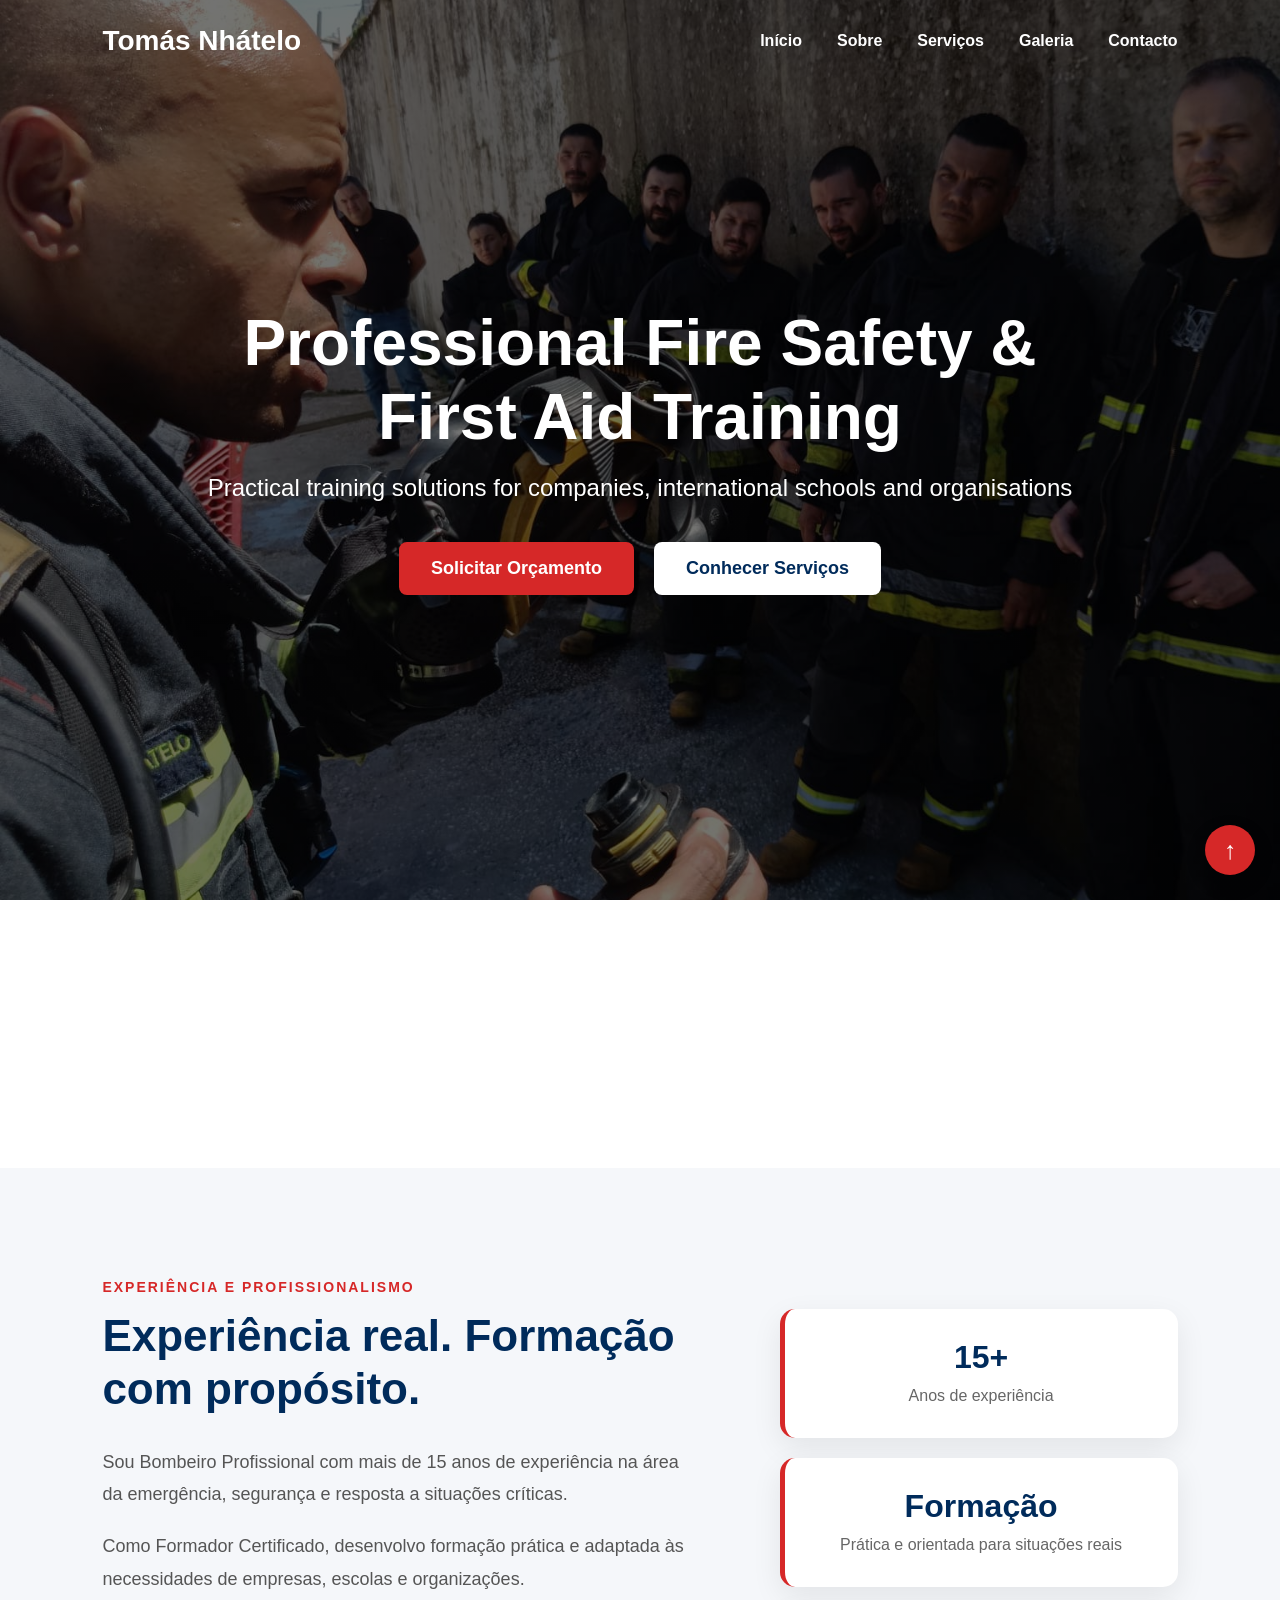
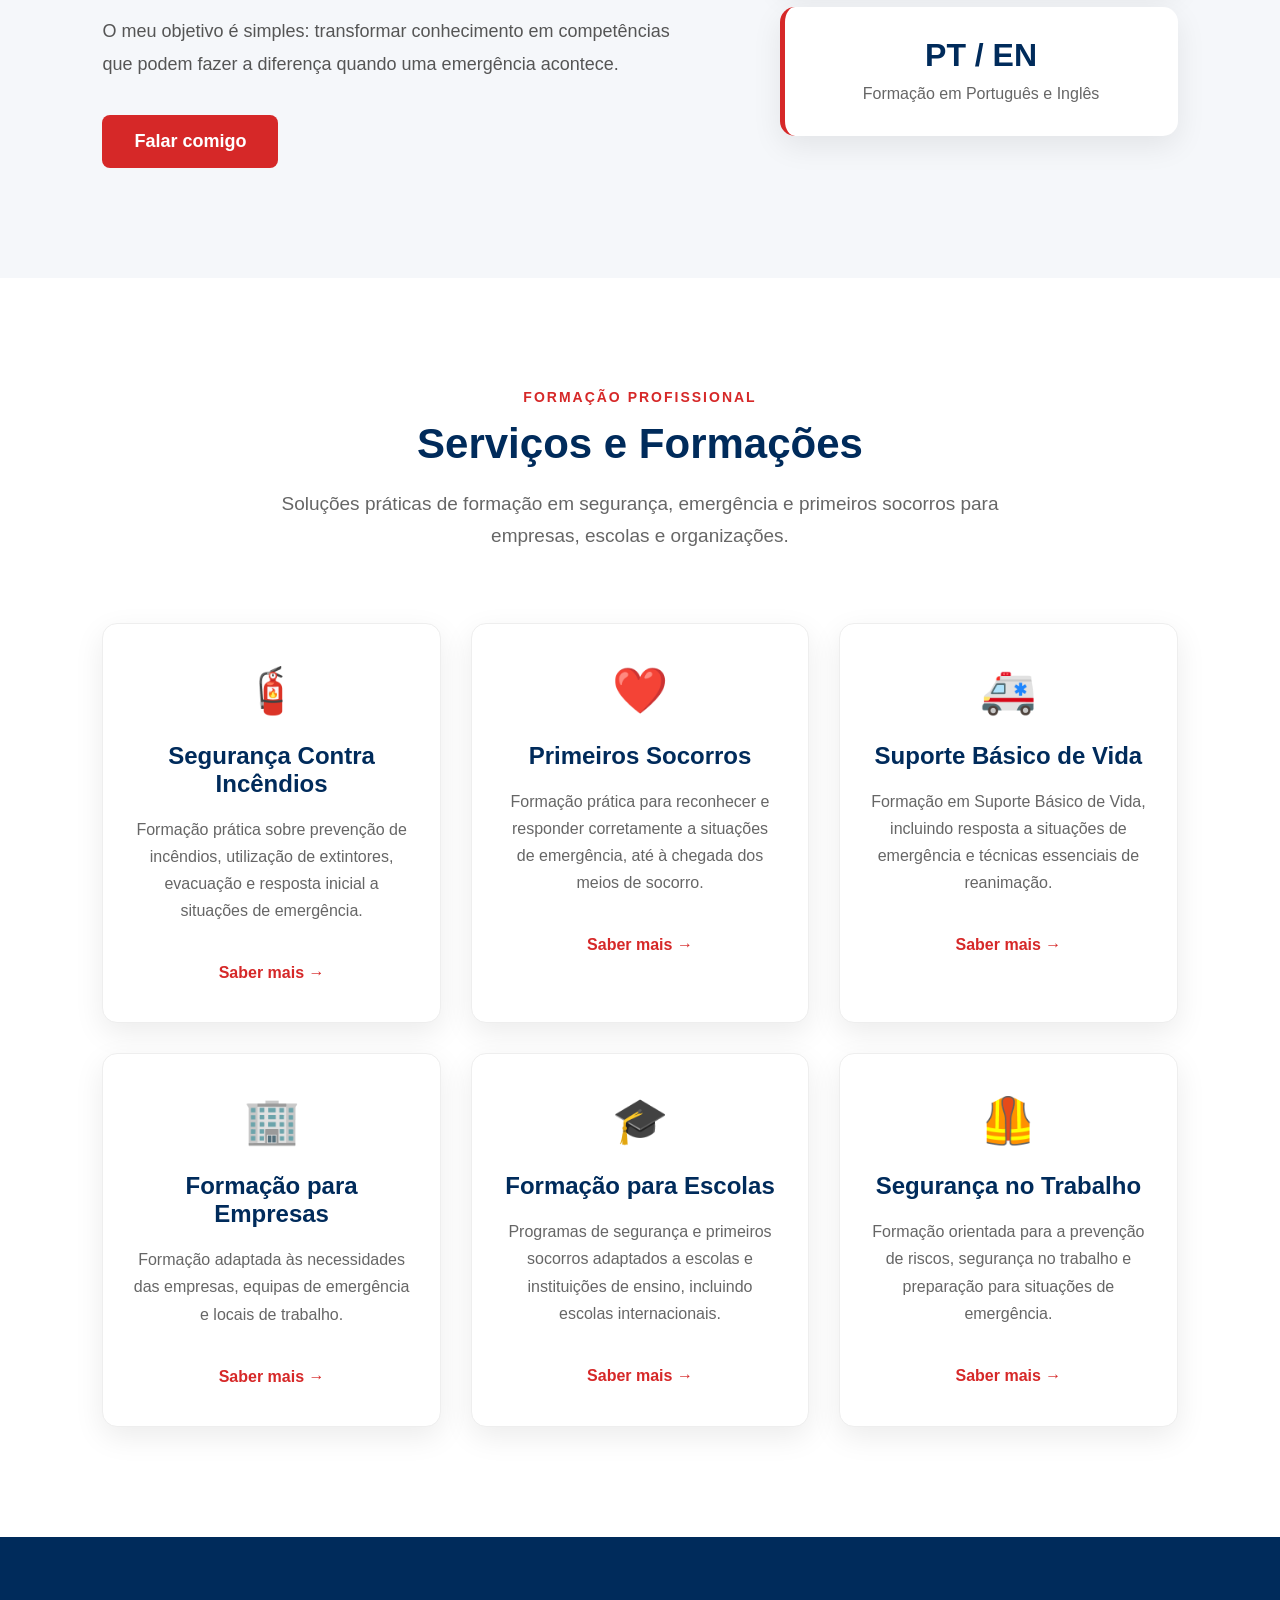
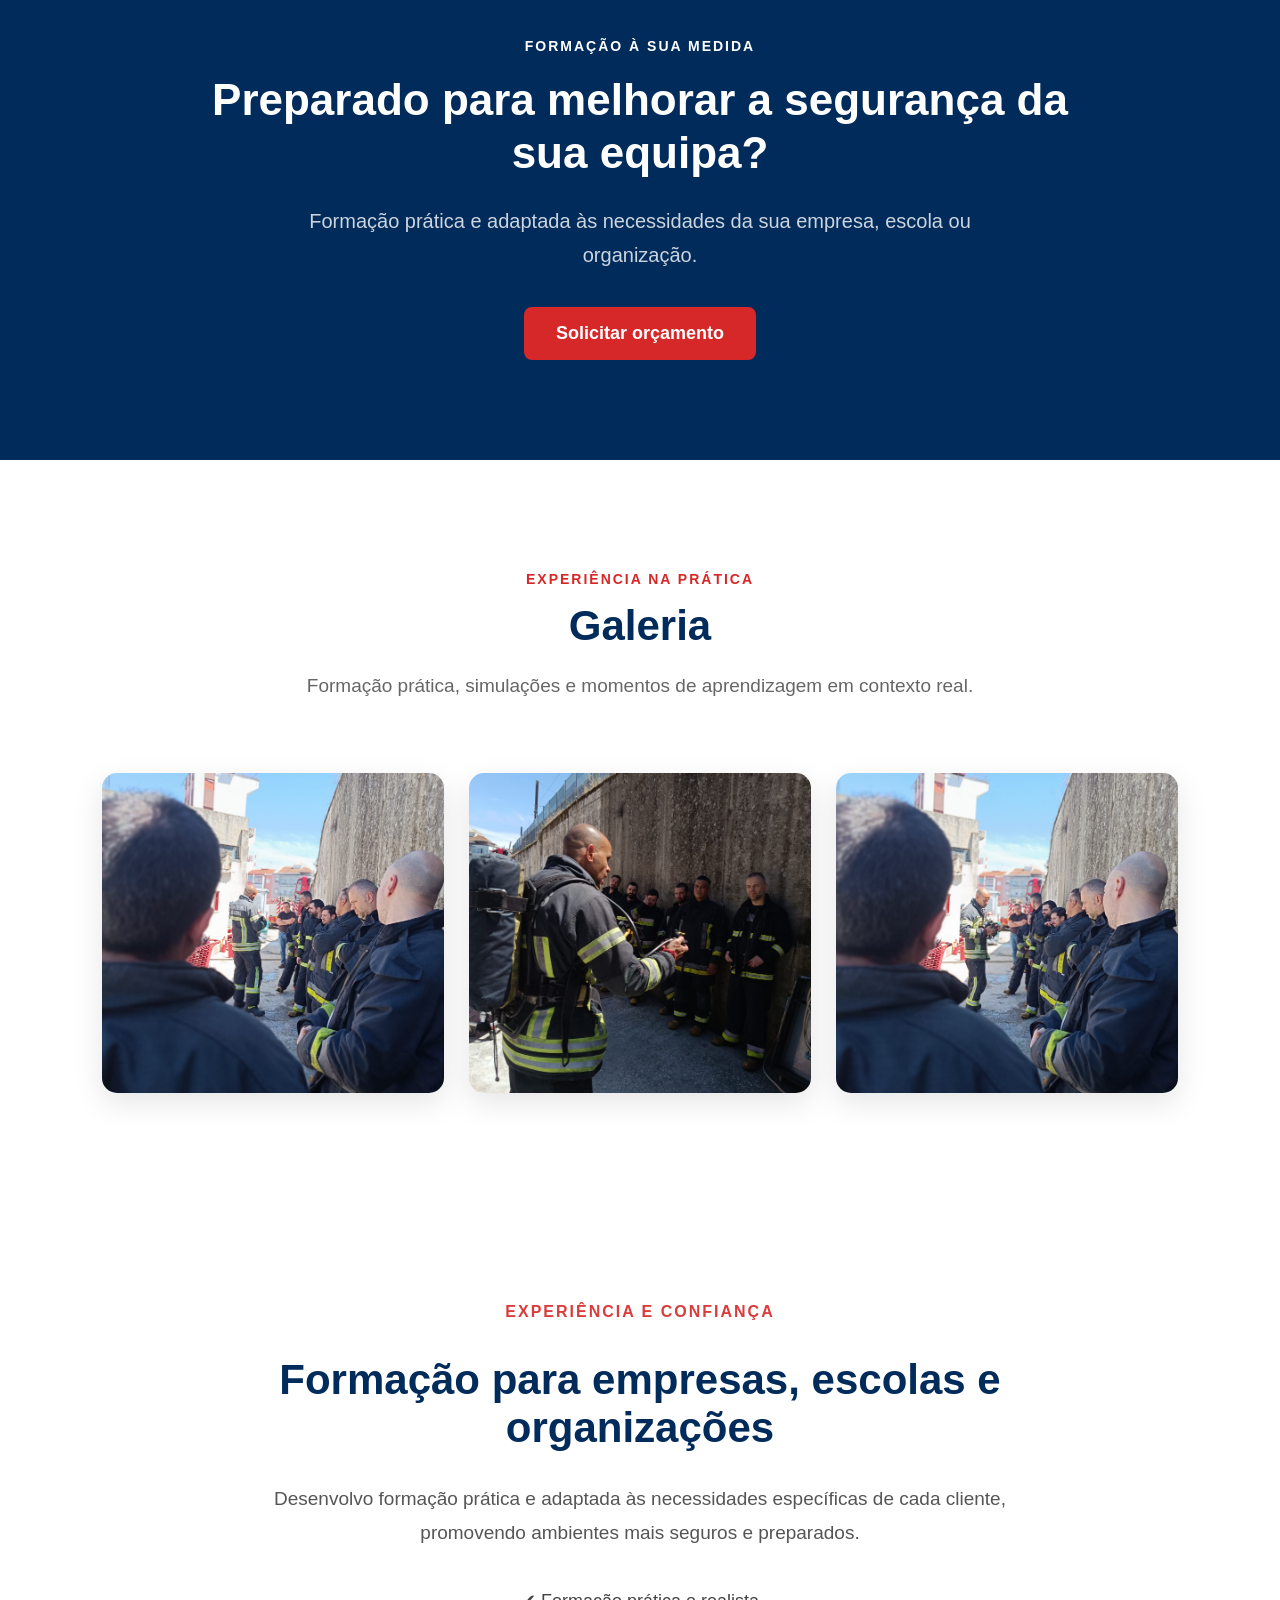
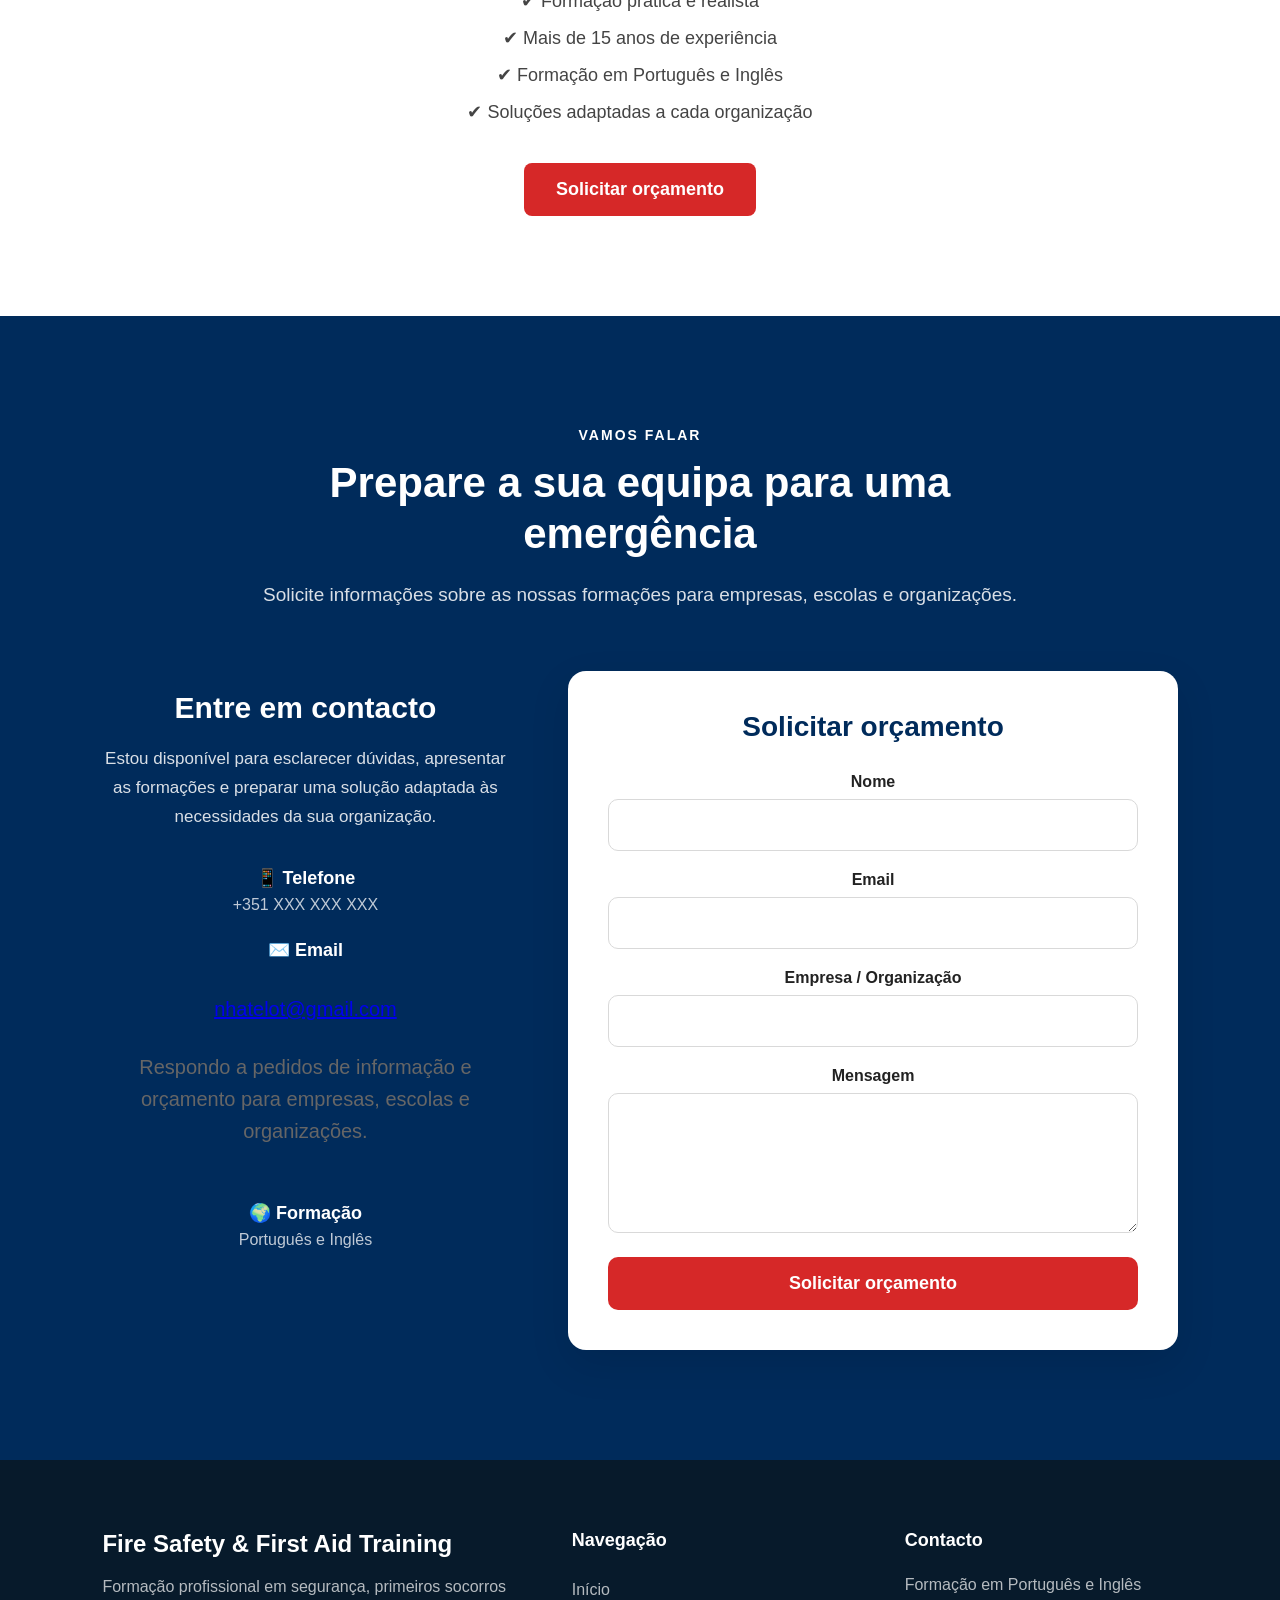
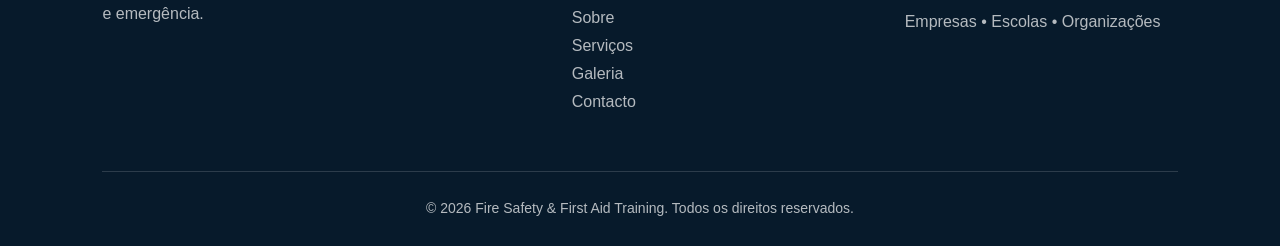
==== index.html @ 68afa876 "Preparação final do site" ====
<!DOCTYPE html>
<html lang="pt-PT">



<head>

    <meta charset="UTF-8">

    <meta name="viewport" content="width=device-width, initial-scale=1.0">

    <title>
        Tomás Nhátelo | Fire Safety & First Aid Training
    </title>

    <meta
        name="description"
        content="Formação profissional em Segurança Contra Incêndios, Primeiros Socorros e Suporte Básico de Vida para empresas, escolas e organizações."
    >

    <meta
        name="keywords"
        content="segurança contra incêndios, primeiros socorros, suporte básico de vida, formação, formação profissional, fire safety, first aid, Portugal"
    >

    <meta
        name="author"
        content="Tomás Nhátelo"
    >

    <meta
        name="robots"
        content="index, follow"
    >

    <link
        rel="stylesheet"
        href="css/style.css"
    >

</head>

</head>


<body>


<!-- MENU -->

<nav>

<div class="logo">
Tomás Nhátelo
</div>


<ul>

<li><a href="#inicio">Início</a></li>

<li><a href="#sobre">Sobre</a></li>

<li><a href="#servicos">Serviços</a></li>

<li><a href="#galeria">Galeria</a></li>

<li><a href="#contacto">Contacto</a></li>

</ul>

</nav>




<!-- HERO -->


<header id="inicio" class="hero">


<div class="overlay">


<h1>
Professional Fire Safety & First Aid Training
</h1>


<p>
Practical training solutions for companies,
international schools and organisations
</p>


<div class="buttons">

<a href="#contacto" class="btn">
Solicitar Orçamento
</a>


<a href="#servicos" class="btn btn-secondary">
Conhecer Serviços
</a>


</div>


</div>


</header>
<section class="trust">


<div>

<strong>
15+
</strong>

<span>
Years Experience
</span>

</div>



<div>

<strong>
1000+
</strong>

<span>
People Trained
</span>

</div>



<div>

<strong>
Certified Trainer
</strong>

<span>
Professional Training
</span>

</div>



<div>

<strong>
PT / EN
</strong>

<span>
Bilingual Training
</span>

</div>



</section>





<!-- SOBRE MIM -->

<section id="sobre" class="about">

    <div class="about-content">

        <div class="about-text">

            <span class="section-label">
                EXPERIÊNCIA E PROFISSIONALISMO
            </span>

            <h2>
                Experiência real.
                Formação com propósito.
            </h2>

            <p>
                Sou Bombeiro Profissional com mais de 15 anos
                de experiência na área da emergência, segurança
                e resposta a situações críticas.
            </p>

            <p>
                Como Formador Certificado, desenvolvo formação
                prática e adaptada às necessidades de empresas,
                escolas e organizações.
            </p>

            <p>
                O meu objetivo é simples: transformar conhecimento
                em competências que podem fazer a diferença
                quando uma emergência acontece.
            </p>

            <a href="#contacto" class="btn">
                Falar comigo
            </a>

        </div>


        <div class="about-highlights">

            <div class="highlight">

                <strong>
                    15+
                </strong>

                <span>
                    Anos de experiência
                </span>

            </div>


            <div class="highlight">

                <strong>
                    Formação
                </strong>

                <span>
                    Prática e orientada para situações reais
                </span>

            </div>


            <div class="highlight">

                <strong>
                    PT / EN
                </strong>

                <span>
                    Formação em Português e Inglês
                </span>

            </div>

        </div>

    </div>

</section>



</section>


</section>






<!-- SERVIÇOS -->


<!-- SERVIÇOS / FORMAÇÕES -->

<section id="servicos" class="services">

    <div class="section-header">

        <span class="section-label">
            FORMAÇÃO PROFISSIONAL
        </span>

        <h2>
            Serviços e Formações
        </h2>

        <p>
            Soluções práticas de formação em segurança,
            emergência e primeiros socorros para empresas,
            escolas e organizações.
        </p>

    </div>


    <div class="service-grid">


        <!-- SERVIÇO 1 -->

        <div class="service-card">

            <div class="service-icon">
                🧯
            </div>

            <h3>
                Segurança Contra Incêndios
            </h3>

            <p>
                Formação prática sobre prevenção de incêndios,
                utilização de extintores, evacuação e resposta
                inicial a situações de emergência.
            </p>

            <a href="#contacto">
                Saber mais →
            </a>

        </div>



        <!-- SERVIÇO 2 -->

        <div class="service-card">

            <div class="service-icon">
                ❤️
            </div>

            <h3>
                Primeiros Socorros
            </h3>

            <p>
                Formação prática para reconhecer e responder
                corretamente a situações de emergência,
                até à chegada dos meios de socorro.
            </p>

            <a href="#contacto">
                Saber mais →
            </a>

        </div>



        <!-- SERVIÇO 3 -->

        <div class="service-card">

            <div class="service-icon">
                🚑
            </div>

            <h3>
                Suporte Básico de Vida
            </h3>

            <p>
                Formação em Suporte Básico de Vida, incluindo
                resposta a situações de emergência e técnicas
                essenciais de reanimação.
            </p>

            <a href="#contacto">
                Saber mais →
            </a>

        </div>



        <!-- SERVIÇO 4 -->

        <div class="service-card">

            <div class="service-icon">
                🏢
            </div>

            <h3>
                Formação para Empresas
            </h3>

            <p>
                Formação adaptada às necessidades das empresas,
                equipas de emergência e locais de trabalho.
            </p>

            <a href="#contacto">
                Saber mais →
            </a>

        </div>



        <!-- SERVIÇO 5 -->

        <div class="service-card">

            <div class="service-icon">
                🎓
            </div>

            <h3>
                Formação para Escolas
            </h3>

            <p>
                Programas de segurança e primeiros socorros
                adaptados a escolas e instituições de ensino,
                incluindo escolas internacionais.
            </p>

            <a href="#contacto">
                Saber mais →
            </a>

        </div>



        <!-- SERVIÇO 6 -->

        <div class="service-card">

            <div class="service-icon">
                🦺
            </div>

            <h3>
                Segurança no Trabalho
            </h3>

            <p>
                Formação orientada para a prevenção de riscos,
                segurança no trabalho e preparação para situações
                de emergência.
            </p>

            <a href="#contacto">
                Saber mais →
            </a>

        </div>


    </div>

</section>


<!-- =========================================
     CTA - PEDIDO DE ORÇAMENTO
========================================= -->

<section class="cta">

    <div class="cta-content">

        <span class="section-label">
            FORMAÇÃO À SUA MEDIDA
        </span>

        <h2>
            Preparado para melhorar a segurança
            da sua equipa?
        </h2>

        <p>
            Formação prática e adaptada às necessidades
            da sua empresa, escola ou organização.
        </p>

        <a href="#contacto" class="btn">
            Solicitar orçamento
        </a>

    </div>

</section>


<!-- =========================================
     GALERIA
========================================= -->

<section id="galeria" class="gallery">


    <div class="section-header">

        <span class="section-label">
            EXPERIÊNCIA NA PRÁTICA
        </span>

        <h2>
            Galeria
        </h2>

        <p>
            Formação prática, simulações e momentos de aprendizagem
            em contexto real.
        </p>

    </div>


    <div class="gallery-grid">

        <div class="gallery-item">

            <img
                src="images/formacao1.jpeg"
                alt="Formação de segurança e emergência"
            >

        </div>


        <div class="gallery-item">

            <img
                src="images/formacao2.jpeg"
                alt="Formação prática de primeiros socorros"
            >

        </div>


        <div class="gallery-item">

            <img
                src="images/formacao3.jpeg"
                alt="Formação prática de segurança contra incêndios"
            >

        </div>

    </div>

</section>

</section>



<!-- =========================================
     EXPERIÊNCIA E CONFIANÇA
========================================= -->

<section class="trust">

    <div class="trust-content">

        <div class="trust-text">

            <span class="section-label">
                EXPERIÊNCIA E CONFIANÇA
            </span>

            <h2>
                Formação para empresas,
                escolas e organizações
            </h2>

            <p>
                Desenvolvo formação prática e adaptada
                às necessidades específicas de cada cliente,
                promovendo ambientes mais seguros e preparados.
            </p>

            <ul class="trust-list">

                <li>✔ Formação prática e realista</li>

                <li>✔ Mais de 15 anos de experiência</li>

                <li>✔ Formação em Português e Inglês</li>

                <li>✔ Soluções adaptadas a cada organização</li>

            </ul>

            <a href="#contacto" class="btn">
                Solicitar orçamento
            </a>

        </div>

    </div>

</section>


<!-- CONTACTO -->


<!-- CONTACTO -->

<section id="contacto" class="contact">

    <div class="contact-header">

        <span class="section-label">
            VAMOS FALAR
        </span>

        <h2>
            Prepare a sua equipa para uma emergência
        </h2>

        <p>
            Solicite informações sobre as nossas formações
            para empresas, escolas e organizações.
        </p>

    </div>


    <div class="contact-content">


        <!-- INFORMAÇÃO DE CONTACTO -->

        <div class="contact-info">

            <h3>
                Entre em contacto
            </h3>

            <p>
                Estou disponível para esclarecer dúvidas,
                apresentar as formações e preparar uma solução
                adaptada às necessidades da sua organização.
            </p>


            <div class="contact-item">

                <strong>
                    📱 Telefone
                </strong>

                <span>
                    +351 XXX XXX XXX
                </span>

            </div>


            <div class="contact-item">

                <strong>
                    ✉️ Email
                </strong>

                <span>
                <p>
    <p>
    <a href="mailto:nhatelot@gmail.com">
        nhatelot@gmail.com
    </a>
</p><p class="contact-note">
    Respondo a pedidos de informação e orçamento
    para empresas, escolas e organizações.
</p>
</p>    
                </span>

            </div>


            <div class="contact-item">

                <strong>
                    🌍 Formação
                </strong>

                <span>
                    Português e Inglês
                </span>

            </div>

        </div>



        <!-- FORMULÁRIO -->

        <div class="contact-form">

            <h3>
                Solicitar orçamento
            </h3>


            <form action="https://formspree.io/f/xkjwjkzb" method="POST">

    <label for="nome">Nome</label>
    <input
        type="text"
        id="nome"
        name="nome"
        required
    >

    <label for="email">Email</label>
    <input
        type="email"
        id="email"
        name="email"
        required
    >

    <label for="empresa">Empresa / Organização</label>
    <input
        type="text"
        id="empresa"
        name="empresa"
    >

    <label for="mensagem">Mensagem</label>
    <textarea
        id="mensagem"
        name="mensagem"
        required
    ></textarea>

    <button type="submit">
        Solicitar orçamento
    </button>

</form>
        </div>


    </div>

</section>
<!-- RODAPÉ -->


</footer>
<!-- BOTÃO VOLTAR AO TOPO -->

<a href="#inicio" class="back-to-top">
    ↑
</a>
</body>

</html><footer class="footer">

    <div class="footer-content">

        <div class="footer-brand">

            <h3>
                Fire Safety & First Aid Training
            </h3>

            <p>
                Formação profissional em segurança,
                primeiros socorros e emergência.
            </p>

        </div>


        <div class="footer-links">

            <h4>
                Navegação
            </h4>

            <a href="#inicio">Início</a>
            <a href="#sobre">Sobre</a>
            <a href="#servicos">Serviços</a>
            <a href="#galeria">Galeria</a>
            <a href="#contacto">Contacto</a>

        </div>


        <div class="footer-contact">

            <h4>
                Contacto
            </h4>

            <p>
                Formação em Português e Inglês
            </p>

            <p>
                Empresas • Escolas • Organizações
            </p>

        </div>

    </div>


    <div class="footer-bottom">

        <p>
            © 2026 Fire Safety & First Aid Training.
            Todos os direitos reservados.
        </p>

    </div>

</footer>

</body>

</html>
---- css/style.css ----
html {
    scroll-behavior: smooth;
}
*{

margin:0;
padding:0;
box-sizing:border-box;
font-family:Arial, Helvetica, sans-serif;

}


html{

scroll-behavior:smooth;

}



body{

color:#333;

}





/* MENU */


nav{

position:absolute;

top:0;

left:0;

width:100%;

display:flex;

justify-content:space-between;

align-items:center;

padding:25px 8%;

z-index:10;

}



.logo{

color:white;

font-size:28px;

font-weight:bold;

}



nav ul{

display:flex;

list-style:none;

gap:35px;

}



nav a{

color:white;

text-decoration:none;

font-weight:bold;

}




/* HERO */


.hero{


height:100vh;

background:

linear-gradient(
rgba(0,0,0,.55),
rgba(0,0,0,.55)
),

url("../images/hero.jpeg");


background-position:center;

background-size:cover;


display:flex;

justify-content:center;

align-items:center;


}




.overlay{


text-align:center;

color:white;

padding:20px;


}




.overlay h1{

font-size:64px;

max-width:900px;

margin-bottom:20px;

}



.overlay p{

font-size:24px;

margin-bottom:40px;

}




.buttons{

display:flex;

justify-content:center;

gap:20px;

flex-wrap:wrap;

}



.btn{


background:#d62828;

padding:18px 40px;

border-radius:8px;

color:white;

text-decoration:none;

font-size:20px;

font-weight:bold;

transition:.3s;


}



.btn:hover{

transform:scale(1.05);

background:#a4161a;

}




.btn-secondary{

background:white;

color:#002B5B;

}






/* SECÇÕES */


section{

padding:100px 8%;

text-align:center;

}



h2{

font-size:42px;

color:#002B5B;

margin-bottom:40px;

}






/* SOBRE */


.about{

background:#f5f7fa;

}



.intro{

max-width:850px;

margin:auto;

font-size:20px;

line-height:1.8;

color:#555;

}




/* CARTÕES */


.cards{


display:flex;

justify-content:center;

gap:30px;

flex-wrap:wrap;

margin-top:60px;


}



.card{


background:white;

width:300px;

padding:35px;

border-radius:15px;

box-shadow:

0 10px 30px rgba(0,0,0,.1);


transition:.3s;


}



.card:hover{

transform:translateY(-10px);

}



.card h3{

font-size:35px;

color:#d62828;

margin-bottom:20px;

}



.card p{

font-size:18px;

line-height:1.5;

}





/* SERVIÇOS */


.services{

background:white;

}







/* GALERIA */


.gallery{

background:#f5f7fa;

}






/* CONTACTO */


.contact{

background:#002B5B;

color:white;

}



.contact h2{

color:white;

}


.contact p{

font-size:20px;

margin-bottom:30px;

}/* ===== TRUST BAR ===== */


.trust{

display:flex;

justify-content:center;

gap:50px;

padding:40px 8%;

background:#002B5B;

color:white;

flex-wrap:wrap;

}


.trust div{

text-align:center;

}



.trust strong{

display:block;

font-size:35px;

color:#fff;

margin-bottom:10px;

}



.trust span{

font-size:16px;

opacity:.9;

}/* =========================================
   SERVIÇOS / FORMAÇÕES
========================================= */


.services{

    background:#ffffff;

    padding:110px 8%;

}



.section-header{

    max-width:800px;

    margin:0 auto 70px;

    text-align:center;

}



.section-label{

    display:inline-block;

    color:#d62828;

    font-size:14px;

    font-weight:bold;

    letter-spacing:2px;

    margin-bottom:15px;

}



.section-header h2{

    margin-bottom:20px;

}



.section-header p{

    font-size:19px;

    line-height:1.7;

    color:#666;

}



.service-grid{

    max-width:1200px;

    margin:auto;

    display:grid;

    grid-template-columns:repeat(3, 1fr);

    gap:30px;

}



.service-card{

    background:#ffffff;

    padding:40px 30px;

    border-radius:15px;

    border:1px solid #eeeeee;

    box-shadow:0 10px 30px rgba(0,0,0,.08);

    transition:all .3s ease;

}



.service-card:hover{

    transform:translateY(-8px);

    box-shadow:0 18px 40px rgba(0,0,0,.14);

}



.service-icon{

    font-size:45px;

    margin-bottom:25px;

}



.service-card h3{

    font-size:24px;

    color:#002B5B;

    margin-bottom:18px;

}



.service-card p{

    font-size:16px;

    line-height:1.7;

    color:#666;

    margin-bottom:25px;

}



.service-card a{

    color:#d62828;

    text-decoration:none;

    font-weight:bold;

    transition:.3s;

}



.service-card a:hover{

    color:#a4161a;

}/* =========================================
   RESPONSIVE
========================================= */


@media (max-width:900px){

    .service-grid{

        grid-template-columns:repeat(2, 1fr);

    }

}



@media (max-width:650px){

    nav{

        padding:20px;

        flex-direction:column;

        gap:20px;

    }


    nav ul{

        gap:15px;

        flex-wrap:wrap;

        justify-content:center;

    }


    .overlay h1{

        font-size:42px;

    }


    .overlay p{

        font-size:19px;

    }


    .service-grid{

        grid-template-columns:1fr;

    }


    .services{

        padding:80px 6%;

    }


    .section-header h2{

        font-size:34px;

    }

}/* =========================================
   CORREÇÃO - SECÇÃO SOBRE MIM
========================================= */

.about {
    background: #f5f7fa;
    padding: 110px 8%;
}


.about-content {
    max-width: 1200px;
    margin: 0 auto;

    display: grid;
    grid-template-columns: 1.2fr 0.8fr;

    gap: 80px;

    align-items: center;
}


/* TEXTO */

.about-text {
    text-align: left;
}


.about-text .section-label {
    display: inline-block;

    color: #d62828;

    font-size: 14px;
    font-weight: bold;

    letter-spacing: 2px;

    margin-bottom: 15px;
}


.about-text h2 {
    font-size: 44px;

    line-height: 1.2;

    color: #002B5B;

    margin-bottom: 30px;
}


.about-text p {
    font-size: 18px;

    line-height: 1.8;

    color: #555;

    margin-bottom: 20px;
}


/* BOTÃO */

.about-text .btn {
    display: inline-block;

    margin-top: 15px;
}


/* CARTÕES DA DIREITA */

.about-highlights {
    display: flex;

    flex-direction: column;

    gap: 20px;
}


.highlight {
    background: white;

    padding: 30px;

    border-radius: 15px;

    box-shadow: 0 10px 30px rgba(0, 0, 0, 0.08);

    border-left: 5px solid #d62828;
}


.highlight strong {
    display: block;

    font-size: 32px;

    color: #002B5B;

    margin-bottom: 8px;
}


.highlight span {
    display: block;

    font-size: 16px;

    color: #666;

    line-height: 1.5;
}


/* =========================================
   SOBRE MIM - TELEMÓVEL
========================================= */

@media (max-width: 650px) {

    .about {
        padding: 80px 6%;
    }

    .about-content {
        grid-template-columns: 1fr;
        gap: 50px;
    }

    .about-text {
        text-align: center;
    }

    .about-text h2 {
        font-size: 36px;
    }

    .about-text .section-label {
        display: block;
    }

    .about-highlights {
        width: 100%;
    }

}
/* =========================================
   GALERIA
========================================= */

.gallery {

    background: #ffffff;

    padding: 110px 8%;

}


.gallery-grid {

    max-width: 1200px;

    margin: 0 auto;

    display: grid;

    grid-template-columns: repeat(3, 1fr);

    gap: 25px;

}


.gallery-item {

    height: 320px;

    overflow: hidden;

    border-radius: 15px;

    box-shadow: 0 10px 30px rgba(0, 0, 0, .10);

}


.gallery-item img {

    width: 100%;

    height: 100%;

    object-fit: cover;

    display: block;

    transition: transform .5s ease;

}


.gallery-item:hover img {

    transform: scale(1.08);

}/* =========================================
   GALERIA - RESPONSIVE
========================================= */

@media (max-width: 900px) {

    .gallery-grid {

        grid-template-columns: repeat(2, 1fr);

    }

}


@media (max-width: 650px) {

    .gallery-grid {

        grid-template-columns: 1fr;

    }


    .gallery-item {

        height: 280px;

    }

}/* =========================================
   CONTACTO
========================================= */

.contact {

    background: #002B5B;

    color: white;

    padding: 110px 8%;

}


.contact-header {

    max-width: 800px;

    margin: 0 auto 60px;

    text-align: center;

}


.contact-header .section-label {

    color: #ffffff;

}


.contact-header h2 {

    color: white;

    font-size: 42px;

    line-height: 1.2;

    margin-bottom: 20px;

}


.contact-header p {

    color: rgba(255,255,255,.85);

    font-size: 19px;

    line-height: 1.7;

}


.contact-content {

    max-width: 1100px;

    margin: 0 auto;

    display: grid;

    grid-template-columns: .8fr 1.2fr;

    gap: 60px;

    align-items: start;

}


/* INFORMAÇÃO */

.contact-info {

    padding-top: 20px;

}


.contact-info h3 {

    font-size: 30px;

    margin-bottom: 20px;

}


.contact-info > p {

    color: rgba(255,255,255,.85);

    font-size: 17px;

    line-height: 1.7;

    margin-bottom: 35px;

}


.contact-item {

    display: flex;

    flex-direction: column;

    gap: 7px;

    margin-bottom: 25px;

}


.contact-item strong {

    font-size: 18px;

}


.contact-item span {

    color: rgba(255,255,255,.75);

}


/* FORMULÁRIO */

.contact-form {

    background: white;

    padding: 40px;

    border-radius: 15px;

    box-shadow: 0 15px 40px rgba(0,0,0,.20);

}


.contact-form h3 {

    color: #002B5B;

    font-size: 28px;

    margin-bottom: 30px;

}


.form-group {

    margin-bottom: 20px;

}


.form-group label {

    display: block;

    color: #333;

    font-weight: bold;

    margin-bottom: 8px;

}


.form-group input,

.form-group textarea {

    width: 100%;

    padding: 14px 16px;

    border: 1px solid #ddd;

    border-radius: 8px;

    font-size: 16px;

    font-family: Arial, Helvetica, sans-serif;

    outline: none;

    transition: border-color .3s;

}


.form-group input:focus,

.form-group textarea:focus {

    border-color: #002B5B;

}


.form-group textarea {

    resize: vertical;

}


.contact-form .btn {

    border: none;

    cursor: pointer;

    width: 100%;

}/* =========================================
   CONTACTO - RESPONSIVE
========================================= */

@media (max-width: 800px) {

    .contact-content {

        grid-template-columns: 1fr;

        gap: 50px;

    }


    .contact-header h2 {

        font-size: 34px;

    }


    .contact-form {

        padding: 30px 25px;

    }

}/* =========================================
   RODAPÉ
========================================= */

.footer {
    background: #071a2b;
    color: white;
    padding: 70px 8% 0;
}

.footer-content {
    max-width: 1200px;
    margin: 0 auto;
    display: grid;
    grid-template-columns: 1.5fr 1fr 1fr;
    gap: 60px;
    padding-bottom: 60px;
}

.footer h3 {
    font-size: 24px;
    margin-bottom: 15px;
}

.footer h4 {
    font-size: 18px;
    margin-bottom: 20px;
}

.footer p {
    color: rgba(255,255,255,.7);
    line-height: 1.7;
}

.footer-links {
    display: flex;
    flex-direction: column;
    gap: 10px;
}

.footer-links a {
    color: rgba(255,255,255,.7);
    text-decoration: none;
    transition: .3s;
}

.footer-links a:hover {
    color: white;
}

.footer-contact p {
    margin-bottom: 10px;
}

.footer-bottom {
    border-top: 1px solid rgba(255,255,255,.15);
    padding: 25px 0;
    text-align: center;
}

.footer-bottom p {
    font-size: 14px;
}


/* =========================================
   RODAPÉ - RESPONSIVE
========================================= */

@media (max-width: 800px) {

    .footer {
        padding: 60px 6% 0;
    }

    .footer-content {
        grid-template-columns: 1fr;
        gap: 40px;
        text-align: center;
    }

    .footer-links {
        align-items: center;
    }

    .footer-bottom {
        margin-top: 20px;
    }

}/* =========================================
   FORMULÁRIO DE CONTACTO
========================================= */

.contact-form {
    background: #ffffff;
    padding: 40px;
    border-radius: 18px;
    box-shadow: 0 15px 40px rgba(0, 0, 0, 0.10);
}

.contact-form h3 {
    color: #002B5B;
    font-size: 28px;
    margin-bottom: 30px;
    text-align: center;
}

.contact-form label {
    display: block;
    color: #222;
    font-size: 16px;
    font-weight: bold;
    margin-bottom: 8px;
}

.contact-form input,
.contact-form textarea {
    width: 100%;
    box-sizing: border-box;
    padding: 16px;
    border: 1px solid #d9d9d9;
    border-radius: 10px;
    font-size: 16px;
    font-family: inherit;
    margin-bottom: 20px;
    outline: none;
    transition: 0.3s;
}

.contact-form input:focus,
.contact-form textarea:focus {
    border-color: #002B5B;
    box-shadow: 0 0 0 3px rgba(0, 43, 91, 0.10);
}

.contact-form textarea {
    min-height: 140px;
    resize: vertical;
}

.contact-form button {
    width: 100%;
    border: none;
    cursor: pointer;
    background: #d62828;
    color: white;
    padding: 16px;
    border-radius: 10px;
    font-size: 18px;
    font-weight: bold;
    transition: 0.3s;
}

.contact-form button:hover {
    background: #b71f1f;
    transform: translateY(-2px);
}


/* =========================================
   FORMULÁRIO - TELEMÓVEL
========================================= */

@media (max-width: 650px) {

    .contact-form {
        padding: 25px 20px;
    }

    .contact-form h3 {
        font-size: 24px;
    }

}/* =========================================
   CTA - PEDIDO DE ORÇAMENTO
========================================= */

.cta {
    background: #002B5B;
    padding: 100px 8%;
    text-align: center;
}

.cta-content {
    max-width: 900px;
    margin: 0 auto;
}

.cta .section-label {
    display: inline-block;
    color: #ffffff;
    font-size: 14px;
    font-weight: bold;
    letter-spacing: 2px;
    margin-bottom: 20px;
}

.cta h2 {
    color: #ffffff;
    font-size: 44px;
    line-height: 1.2;
    margin-bottom: 25px;
}

.cta p {
    color: rgba(255, 255, 255, 0.8);
    font-size: 20px;
    line-height: 1.7;
    max-width: 750px;
    margin: 0 auto 35px;
}

.cta .btn {
    display: inline-block;
}


/* =========================================
   CTA - TELEMÓVEL
========================================= */

@media (max-width: 650px) {

    .cta {
        padding: 80px 6%;
    }

    .cta h2 {
        font-size: 34px;
    }

    .cta p {
        font-size: 18px;
    }

}/* =========================================
   CONTACTO - NOTA
========================================= */

.contact-note {
    margin-top: 20px;
    color: #666;
    font-size: 16px;
    line-height: 1.6;
}/* =========================================
   SERVIÇOS - EFEITO HOVER PROFISSIONAL
========================================= */

.service-card {
    transition: transform 0.3s ease, box-shadow 0.3s ease;
}

.service-card:hover {
    transform: translateY(-8px);
    box-shadow: 0 15px 35px rgba(0, 0, 0, 0.12);
}

.service-card a {
    display: inline-block;
    margin-top: 15px;
    color: #d62828;
    font-weight: bold;
    text-decoration: none;
    transition: 0.3s;
}

.service-card a:hover {
    color: #002B5B;
    transform: translateX(5px);
}/* =========================================
   MENU - TELEMÓVEL
========================================= */

@media (max-width: 650px) {

    nav {
        padding: 20px 6%;
        flex-direction: column;
        gap: 20px;
    }

    .logo {
        font-size: 24px;
    }

    nav ul {
        gap: 18px;
        flex-wrap: wrap;
        justify-content: center;
    }

    nav a {
        font-size: 14px;
    }

}/* =========================================
   BOTÃO VOLTAR AO TOPO
========================================= */

.back-to-top {
    position: fixed;
    right: 25px;
    bottom: 25px;

    width: 50px;
    height: 50px;

    display: flex;
    justify-content: center;
    align-items: center;

    background: #d62828;
    color: white;

    border-radius: 50%;

    text-decoration: none;
    font-size: 25px;
    font-weight: bold;

    box-shadow: 0 8px 20px rgba(0, 0, 0, 0.2);

    transition: 0.3s;

    z-index: 1000;
}

.back-to-top:hover {
    background: #002B5B;
    transform: translateY(-4px);
}


/* TELEMÓVEL */

@media (max-width: 650px) {

    .back-to-top {
        width: 45px;
        height: 45px;
        right: 18px;
        bottom: 18px;
        font-size: 22px;
    }

}/* =========================================
   BOTÕES - ESTILO PROFISSIONAL
========================================= */

.btn {
    display: inline-block;
    background: #d62828;
    color: white;
    padding: 16px 32px;
    border-radius: 8px;
    text-decoration: none;
    font-size: 18px;
    font-weight: bold;
    border: none;
    cursor: pointer;
    transition: transform 0.3s ease,
                background 0.3s ease,
                box-shadow 0.3s ease;
}

.btn:hover {
    background: #a4161a;
    transform: translateY(-3px);
    box-shadow: 0 8px 20px rgba(0, 0, 0, 0.18);
}

.btn:active {
    transform: translateY(0);
}


/* =========================================
   BOTÃO SECUNDÁRIO
========================================= */

.btn-secondary {
    background: white;
    color: #002B5B;
}

.btn-secondary:hover {
    background: #f0f0f0;
    color: #002B5B;
}


/* =========================================
   BOTÕES - TELEMÓVEL
========================================= */

@media (max-width: 650px) {

    .btn {
        font-size: 16px;
        padding: 14px 26px;
    }

}/* =========================================
   SERVIÇOS - TELEMÓVEL
========================================= */

@media (max-width: 650px) {

    .service-grid {
        grid-template-columns: 1fr;
        gap: 25px;
    }

    .service-card {
        width: 100%;
    }

}/* =========================================
   GALERIA - TELEMÓVEL
========================================= */

@media (max-width: 650px) {

    .gallery-grid {
        grid-template-columns: 1fr;
        gap: 20px;
    }

    .gallery-item {
        width: 100%;
    }

    .gallery-item img {
        width: 100%;
        height: auto;
        display: block;
        border-radius: 12px;
    }

}/* =========================================
   SOBRE MIM - TELEMÓVEL
========================================= */

@media (max-width: 650px) {

    .about-content {
        grid-template-columns: 1fr;
        gap: 40px;
    }

    .about-text {
        text-align: center;
    }

    .about-text h2 {
        font-size: 34px;
    }

    .about-text p {
        font-size: 17px;
    }

    .about-highlights {
        width: 100%;
    }

    .highlight {
        padding: 25px;
    }

}/* =========================================
   HERO - TELEMÓVEL
========================================= */

@media (max-width: 650px) {

    .hero {
        min-height: 100vh;
    }

    .overlay {
        padding: 100px 6% 40px;
    }

    .overlay h1 {
        font-size: 38px;
        line-height: 1.2;
        margin-bottom: 20px;
    }

    .overlay p {
        font-size: 18px;
        line-height: 1.6;
        margin-bottom: 30px;
    }

    .buttons {
        width: 100%;
        gap: 15px;
    }

    .buttons .btn {
        width: 100%;
        text-align: center;
    }

}/* =========================================
   EXPERIÊNCIA E CONFIANÇA
========================================= */

.trust {
    background: white;
    padding: 100px 8%;
}

.trust-content {
    max-width: 1000px;
    margin: 0 auto;
}

.trust-text {
    text-align: center;
}

.trust h2 {
    font-size: 42px;
    color: #002B5B;
    margin: 20px 0 30px;
}

.trust p {
    max-width: 800px;
    margin: 0 auto 40px;
    font-size: 19px;
    line-height: 1.8;
    color: #555;
}

.trust-list {
    list-style: none;
    margin-bottom: 40px;
}

.trust-list li {
    font-size: 18px;
    margin-bottom: 15px;
    color: #444;
}


/* MOBILE */

@media (max-width: 650px) {

    .trust {
        padding: 80px 6%;
    }

    .trust h2 {
        font-size: 34px;
    }

}
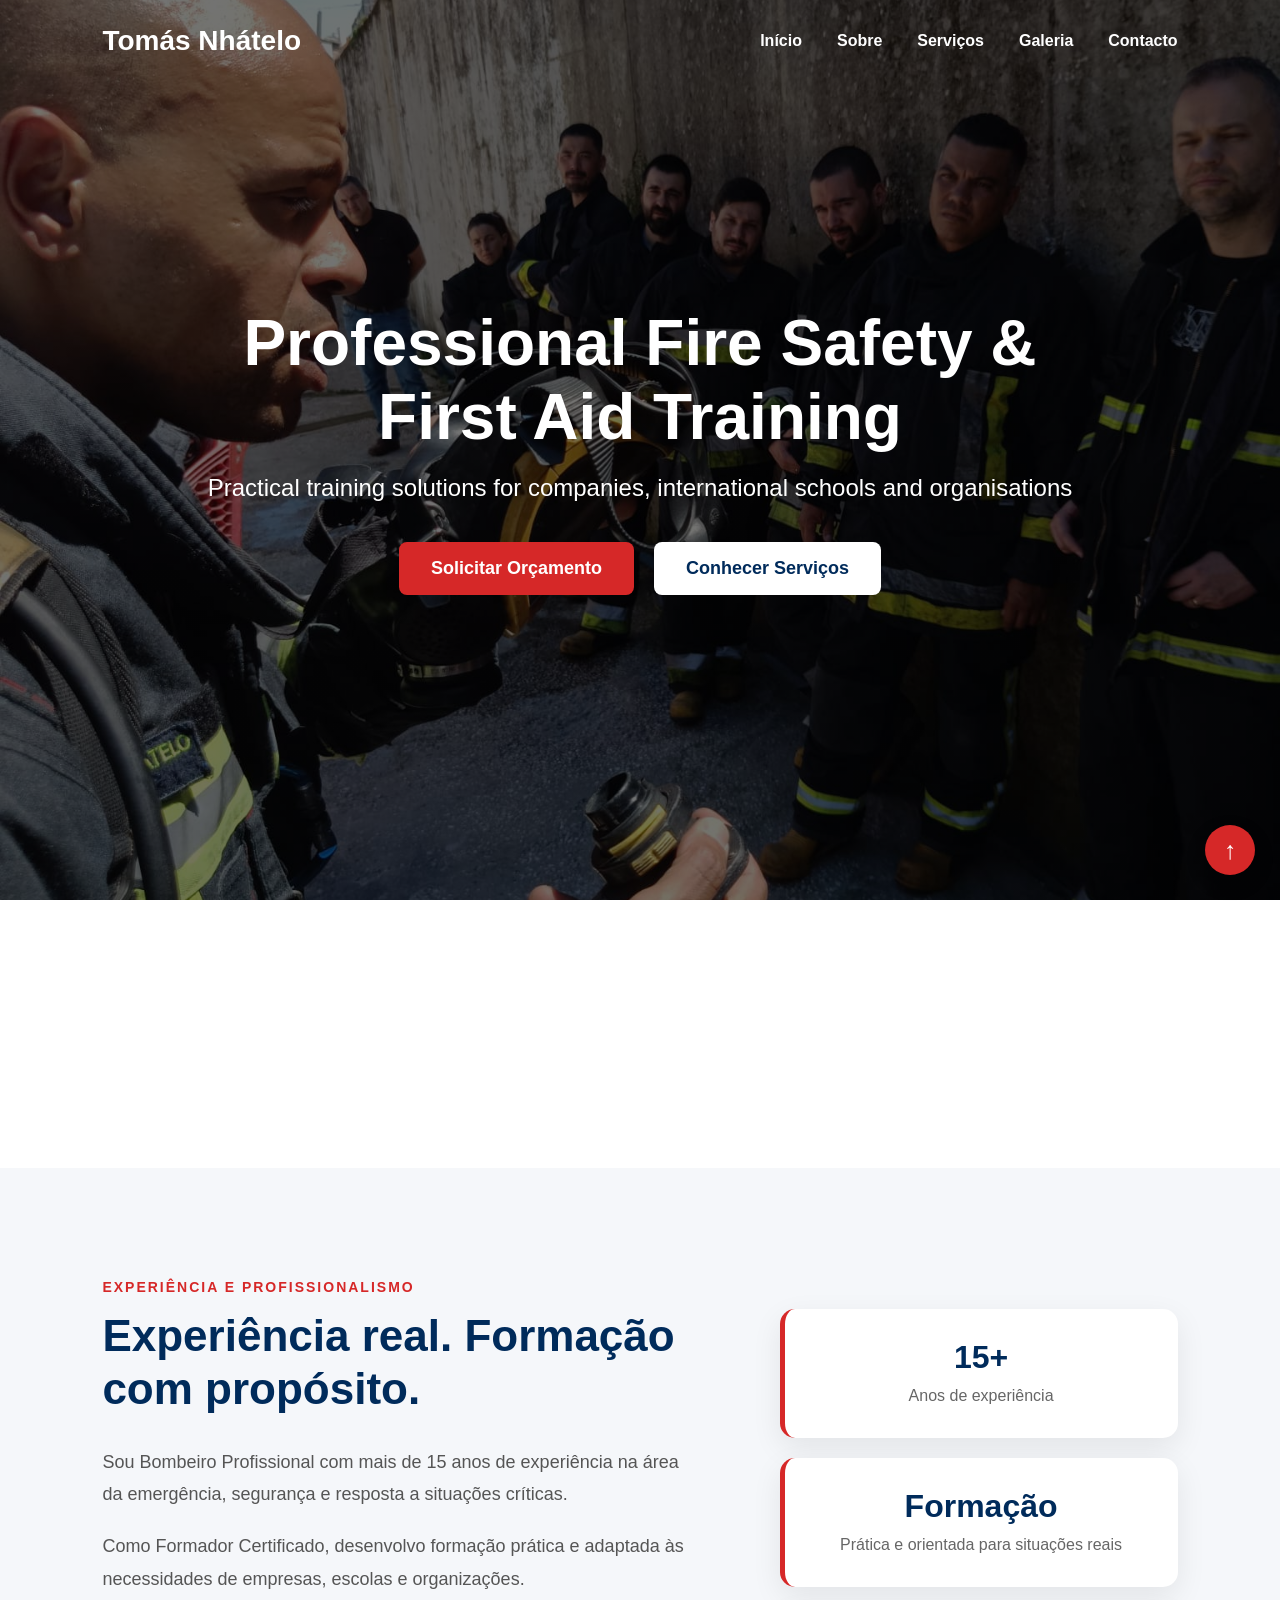
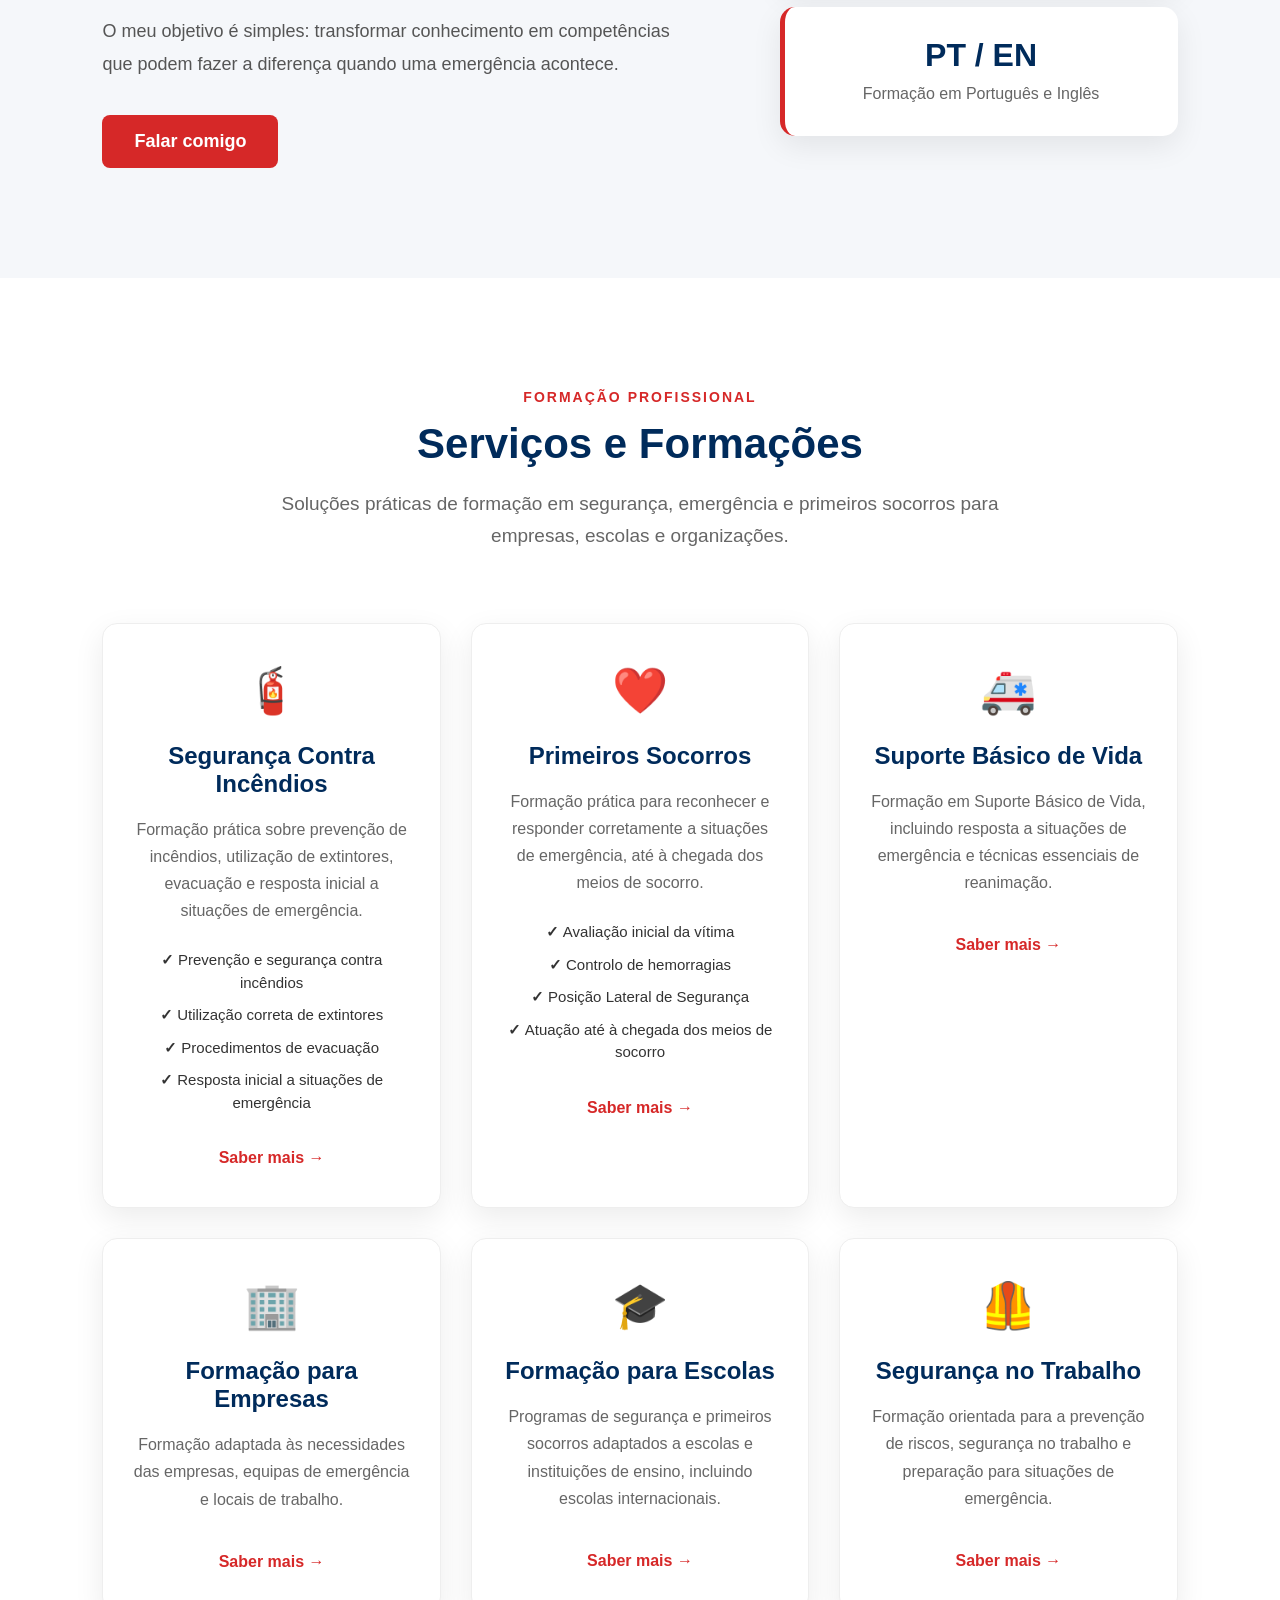
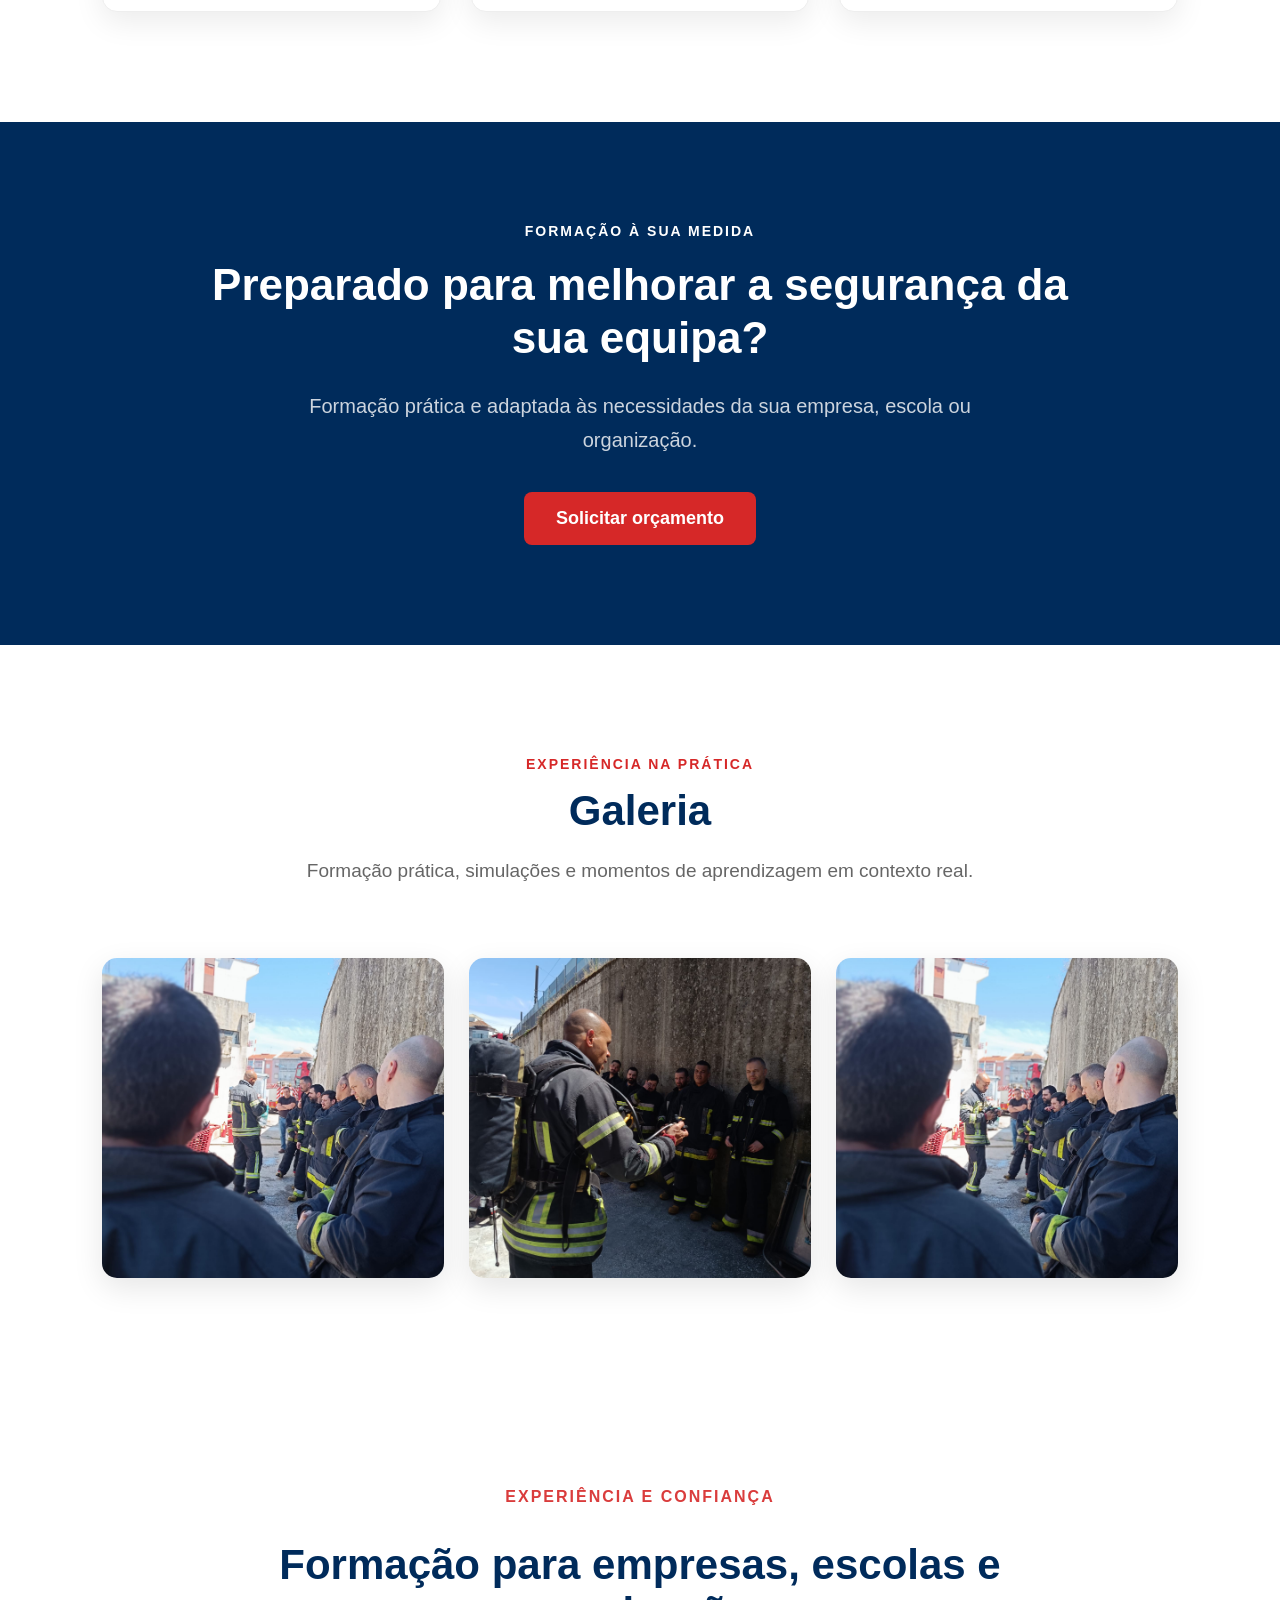
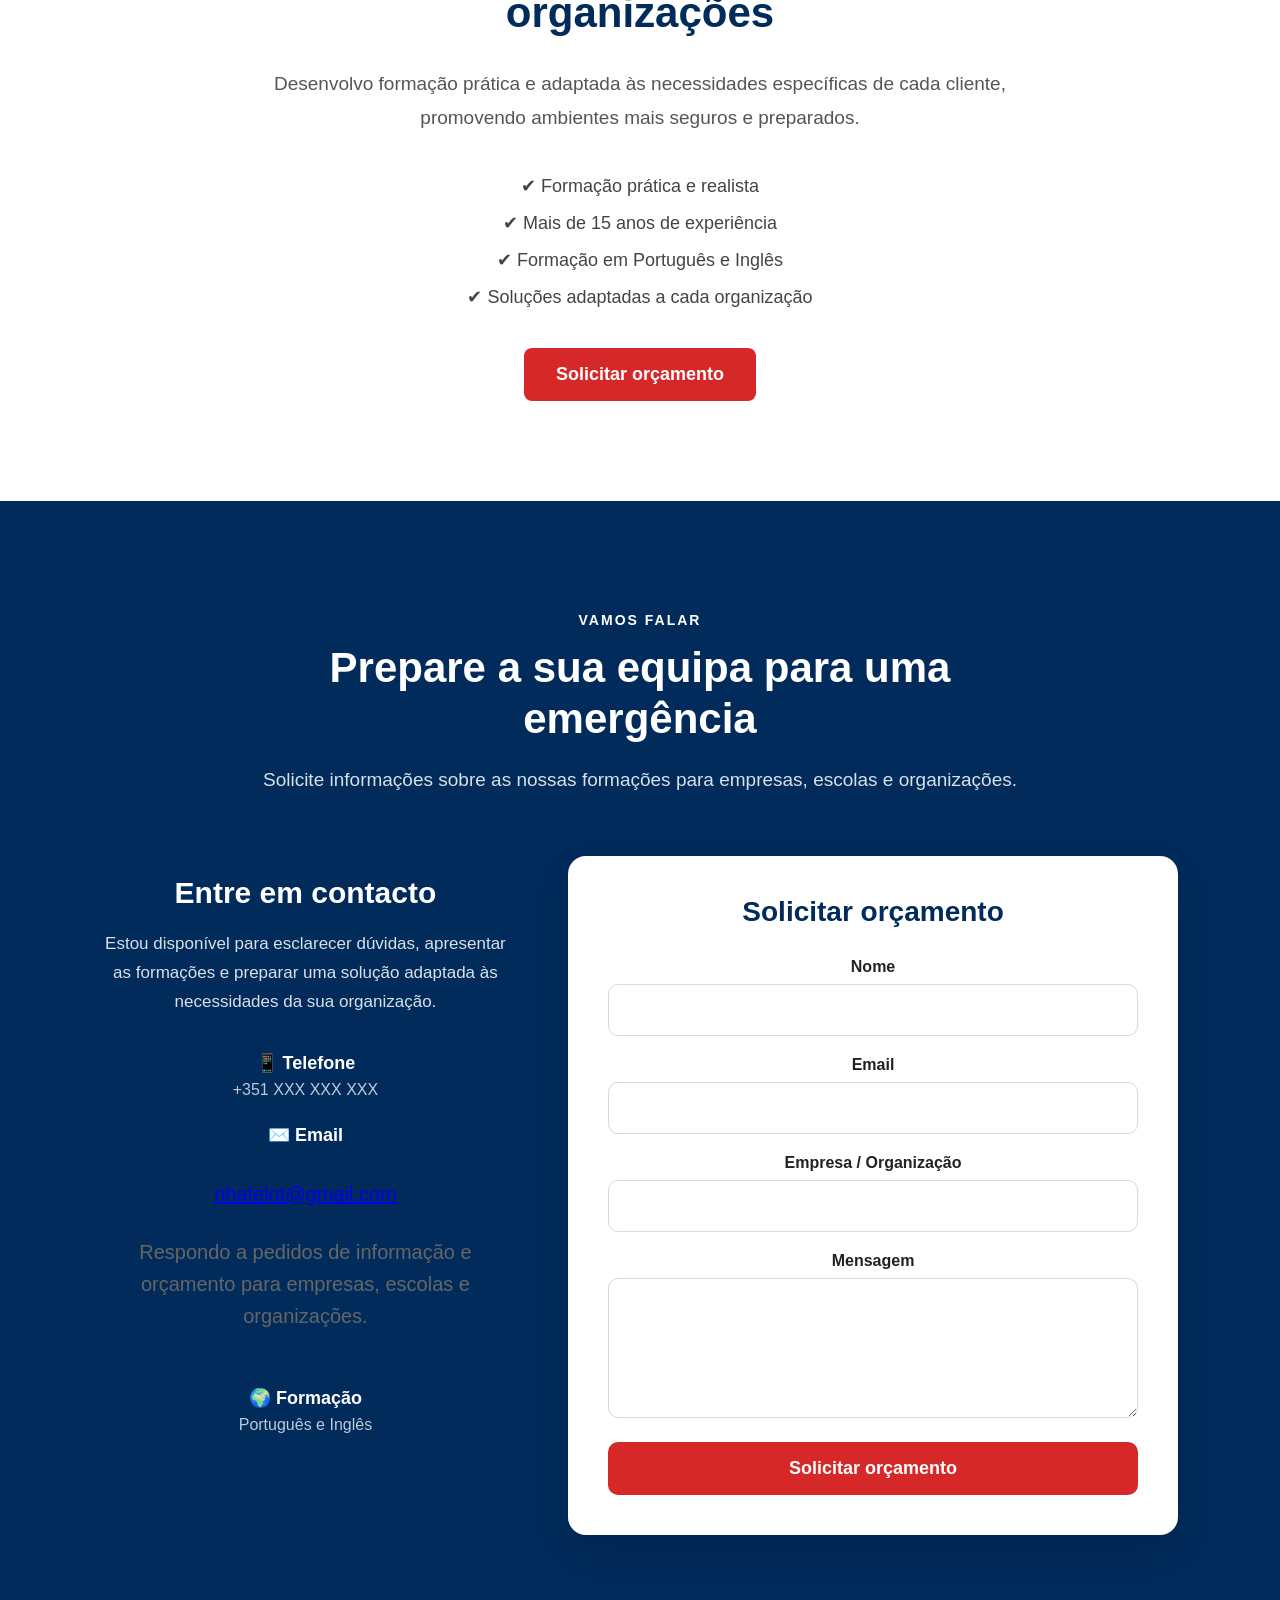
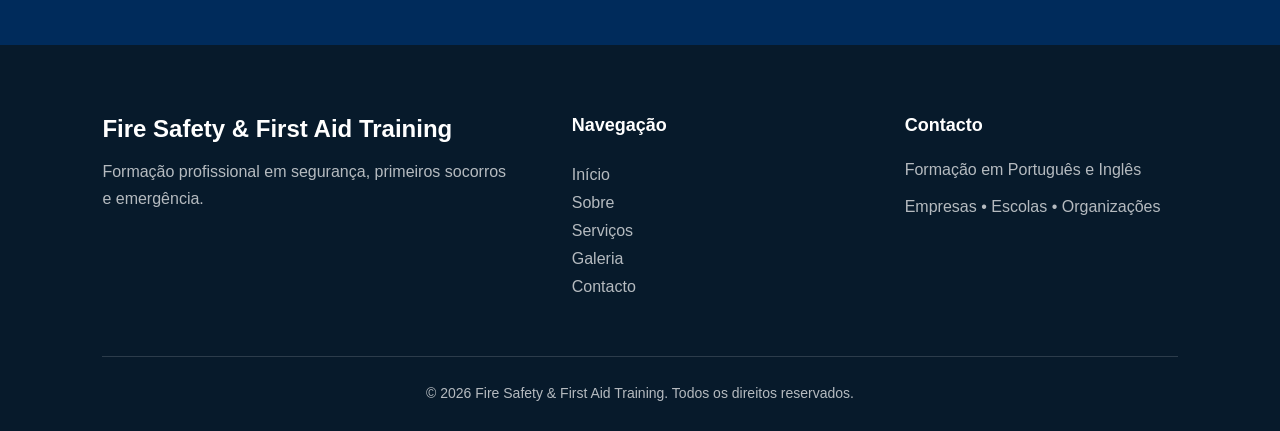
==== commit 40cc0494: "Melhoria dos cartões de serviços" ====
--- a/index.html
+++ b/index.html
@@ -324,7 +324,17 @@
                 utilização de extintores, evacuação e resposta
                 inicial a situações de emergência.
             </p>
-
+<ul class="service-details">
+
+    <li>Prevenção e segurança contra incêndios</li>
+
+    <li>Utilização correta de extintores</li>
+
+    <li>Procedimentos de evacuação</li>
+
+    <li>Resposta inicial a situações de emergência</li>
+
+</ul>
             <a href="#contacto">
                 Saber mais →
             </a>
@@ -350,7 +360,17 @@
                 corretamente a situações de emergência,
                 até à chegada dos meios de socorro.
             </p>
-
+<ul class="service-details">
+
+    <li>Avaliação inicial da vítima</li>
+
+    <li>Controlo de hemorragias</li>
+
+    <li>Posição Lateral de Segurança</li>
+
+    <li>Atuação até à chegada dos meios de socorro</li>
+
+</ul>
             <a href="#contacto">
                 Saber mais →
             </a>
--- a/css/style.css
+++ b/css/style.css
@@ -1761,4 +1761,23 @@
         font-size: 34px;
     }
 
+}/* =========================================
+   DETALHES DOS SERVIÇOS
+========================================= */
+
+.service-details {
+    list-style: none;
+    margin: 20px 0;
+    padding: 0;
+}
+
+.service-details li {
+    margin-bottom: 10px;
+    font-size: 15px;
+    line-height: 1.5;
+}
+
+.service-details li::before {
+    content: "✓ ";
+    font-weight: bold;
 }
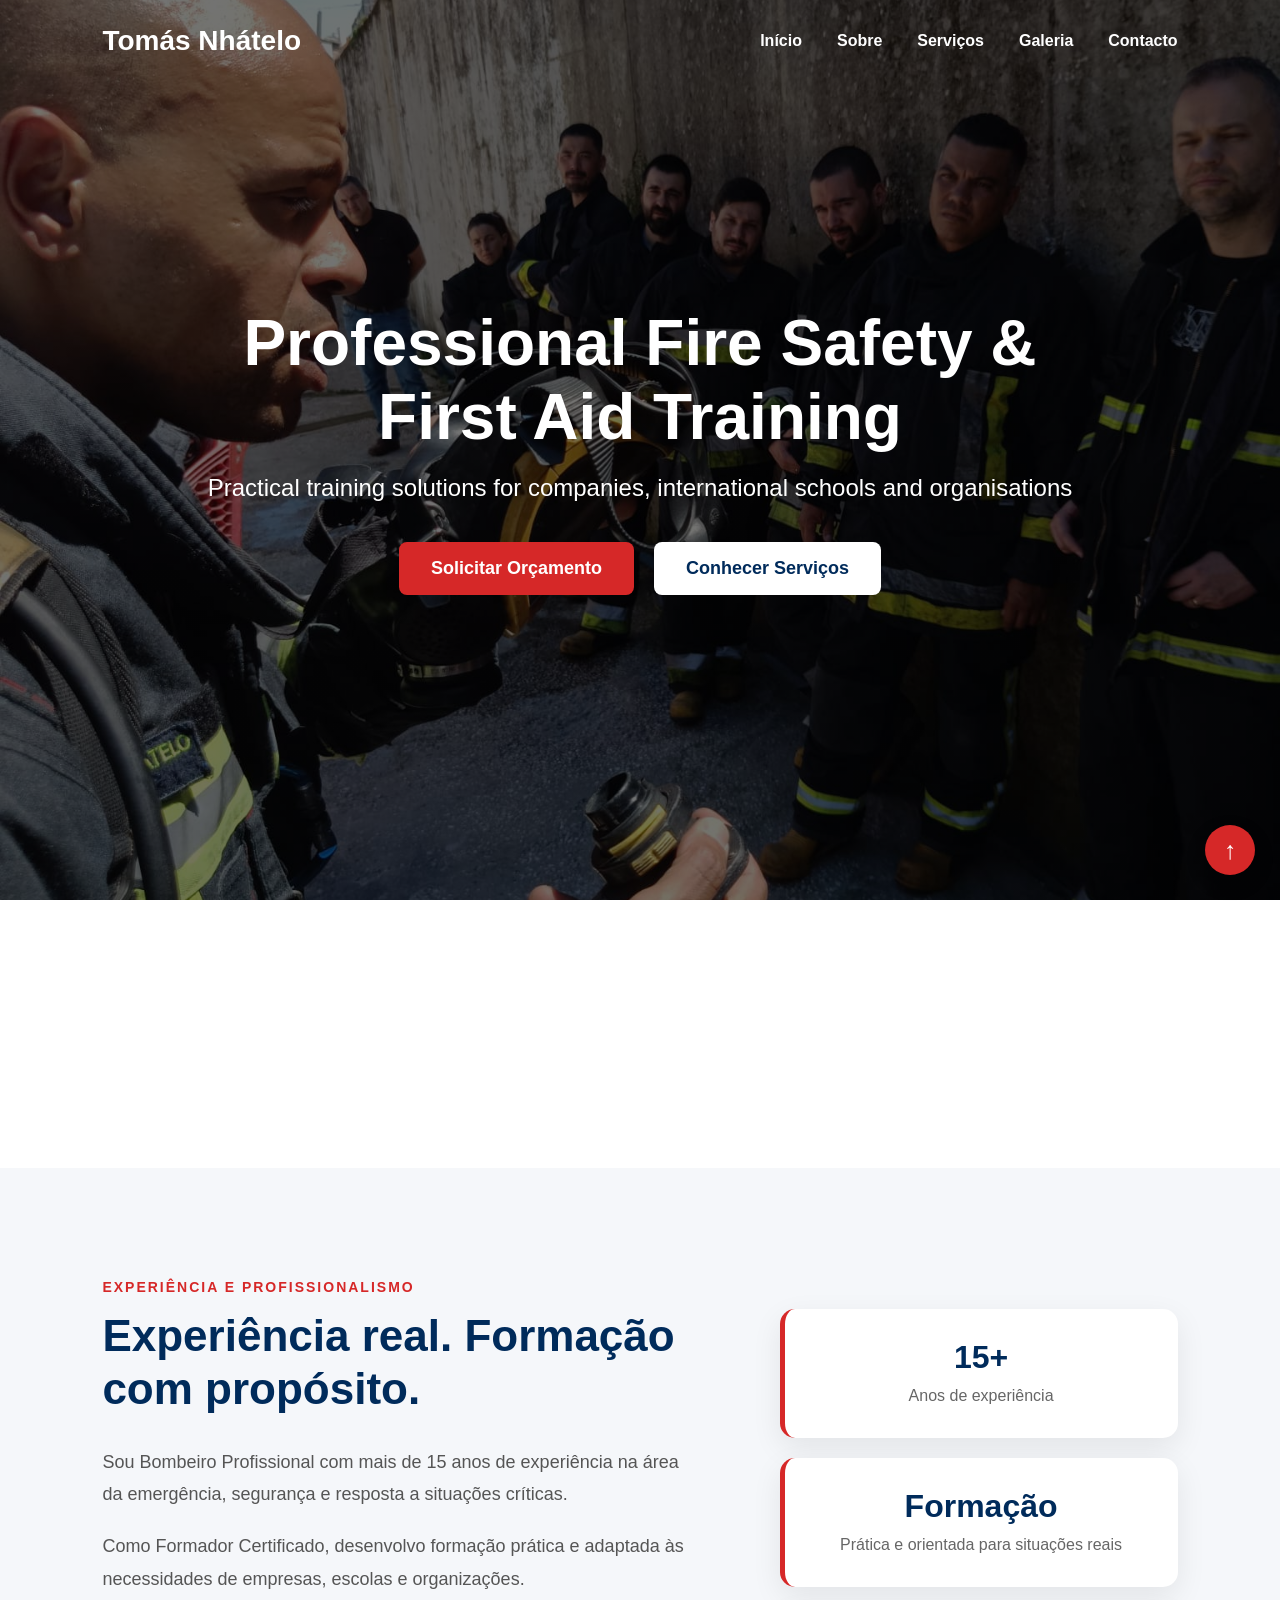
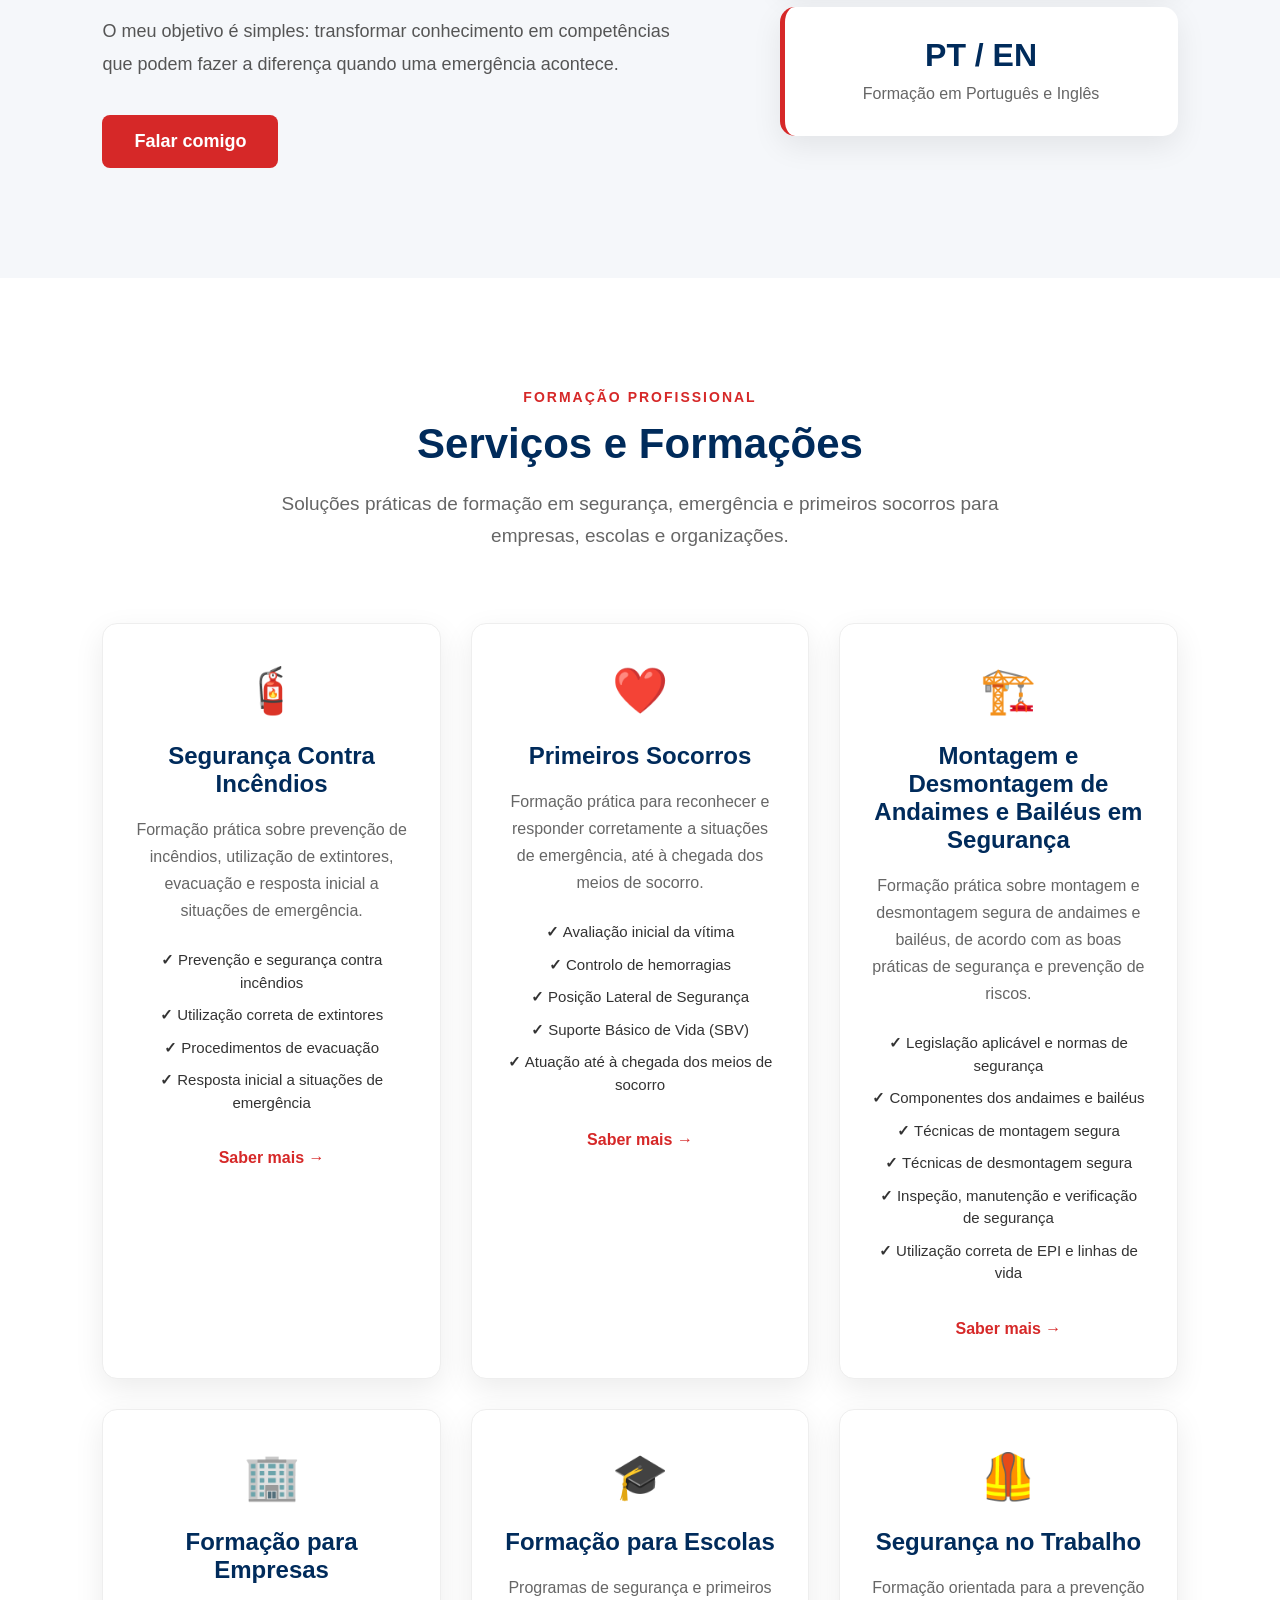
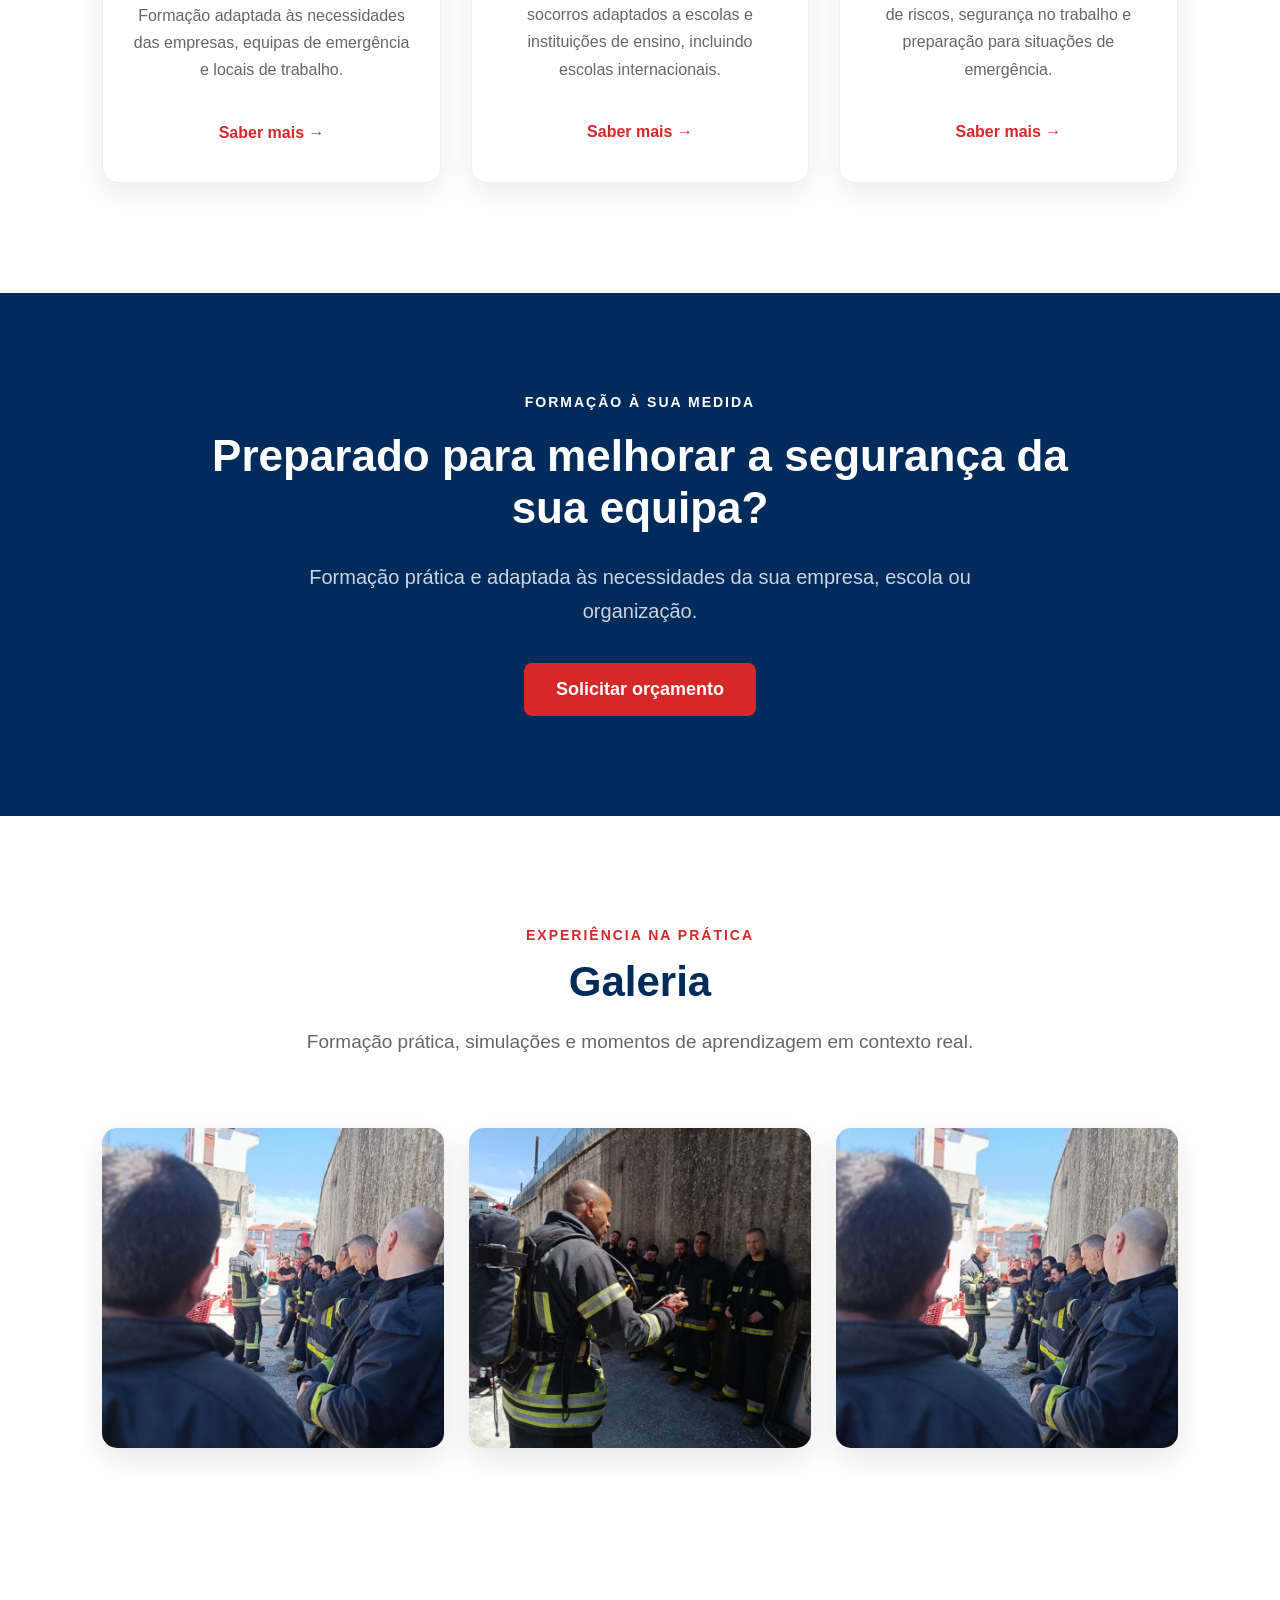
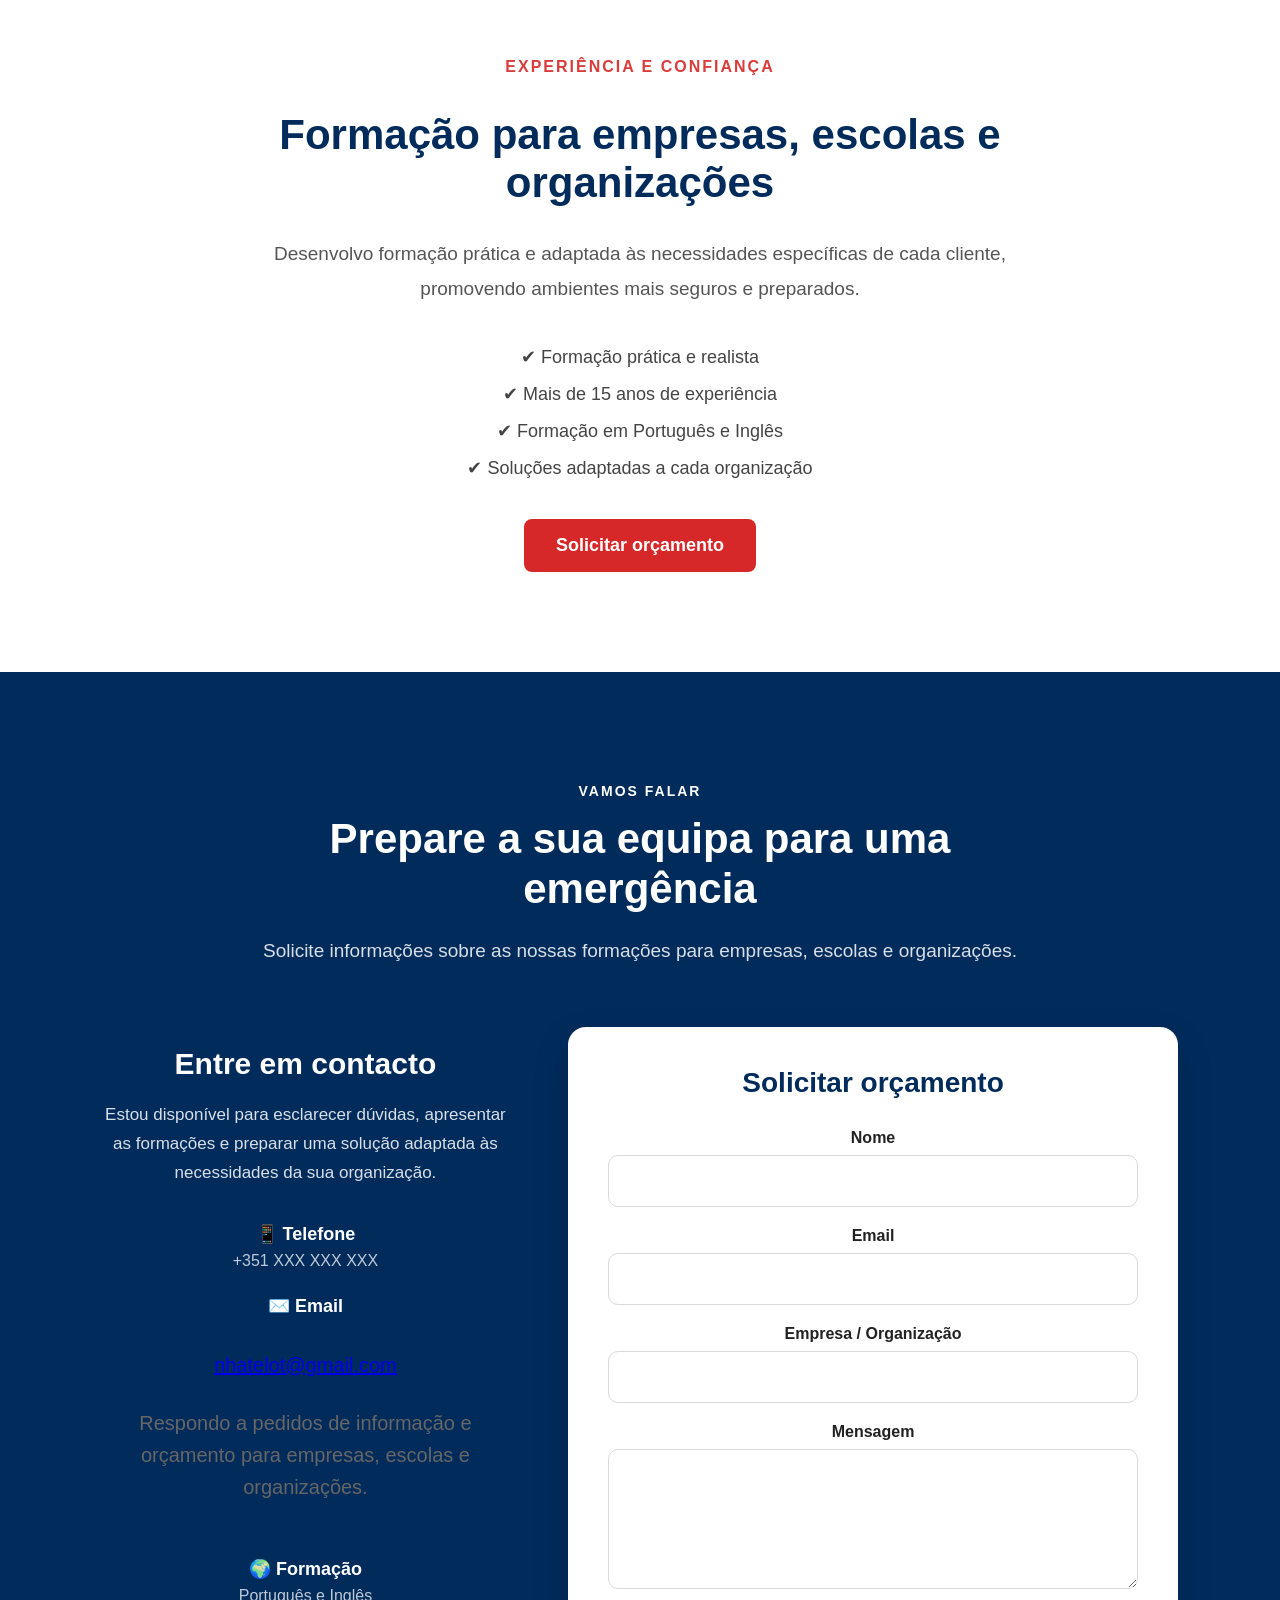
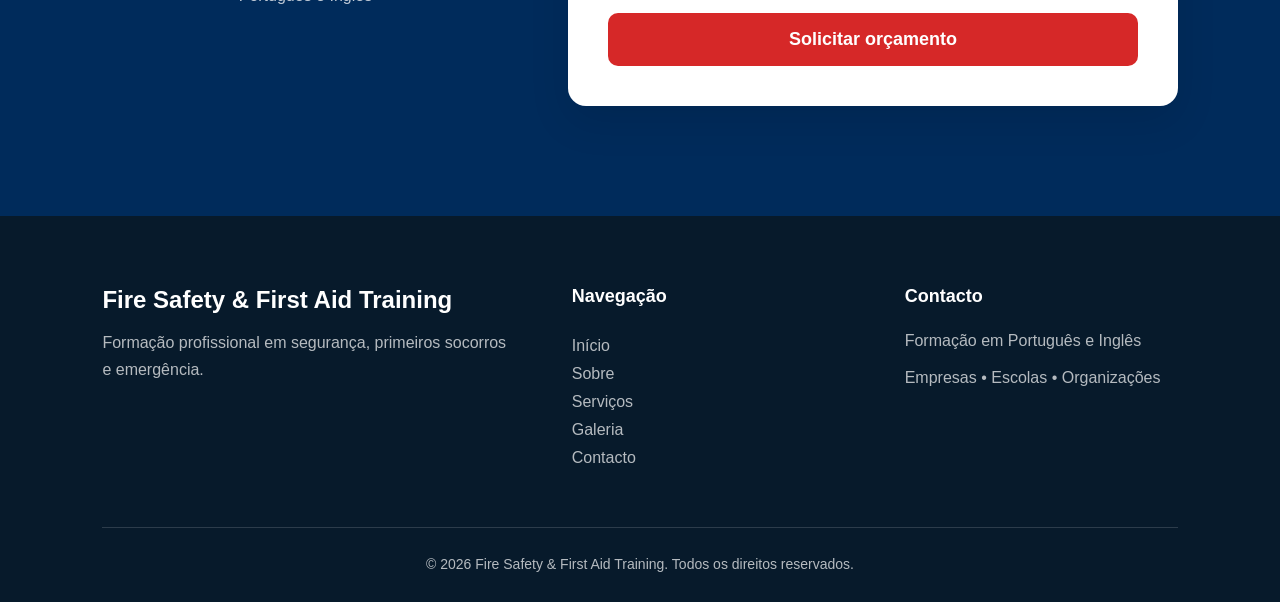
==== commit 767cd87c: "Atualização das formações" ====
--- a/index.html
+++ b/index.html
@@ -362,11 +362,15 @@
             </p>
 <ul class="service-details">
 
+    <ul class="service-details">
+
     <li>Avaliação inicial da vítima</li>
 
     <li>Controlo de hemorragias</li>
 
     <li>Posição Lateral de Segurança</li>
+
+    <li>Suporte Básico de Vida (SBV)</li>
 
     <li>Atuação até à chegada dos meios de socorro</li>
 
@@ -383,25 +387,41 @@
 
         <div class="service-card">
 
-            <div class="service-icon">
-                🚑
-            </div>
-
-            <h3>
-                Suporte Básico de Vida
-            </h3>
-
-            <p>
-                Formação em Suporte Básico de Vida, incluindo
-                resposta a situações de emergência e técnicas
-                essenciais de reanimação.
-            </p>
-
-            <a href="#contacto">
-                Saber mais →
-            </a>
-
-        </div>
+    <div class="service-icon">
+        🏗️
+    </div>
+
+    <h3>
+        Montagem e Desmontagem de Andaimes e Bailéus em Segurança
+    </h3>
+
+    <p>
+        Formação prática sobre montagem e desmontagem
+        segura de andaimes e bailéus, de acordo com as
+        boas práticas de segurança e prevenção de riscos.
+    </p>
+
+    <ul class="service-details">
+
+        <li>Legislação aplicável e normas de segurança</li>
+
+        <li>Componentes dos andaimes e bailéus</li>
+
+        <li>Técnicas de montagem segura</li>
+
+        <li>Técnicas de desmontagem segura</li>
+
+        <li>Inspeção, manutenção e verificação de segurança</li>
+
+        <li>Utilização correta de EPI e linhas de vida</li>
+
+    </ul>
+
+    <a href="#contacto">
+        Saber mais →
+    </a>
+
+</div>
 
 
 
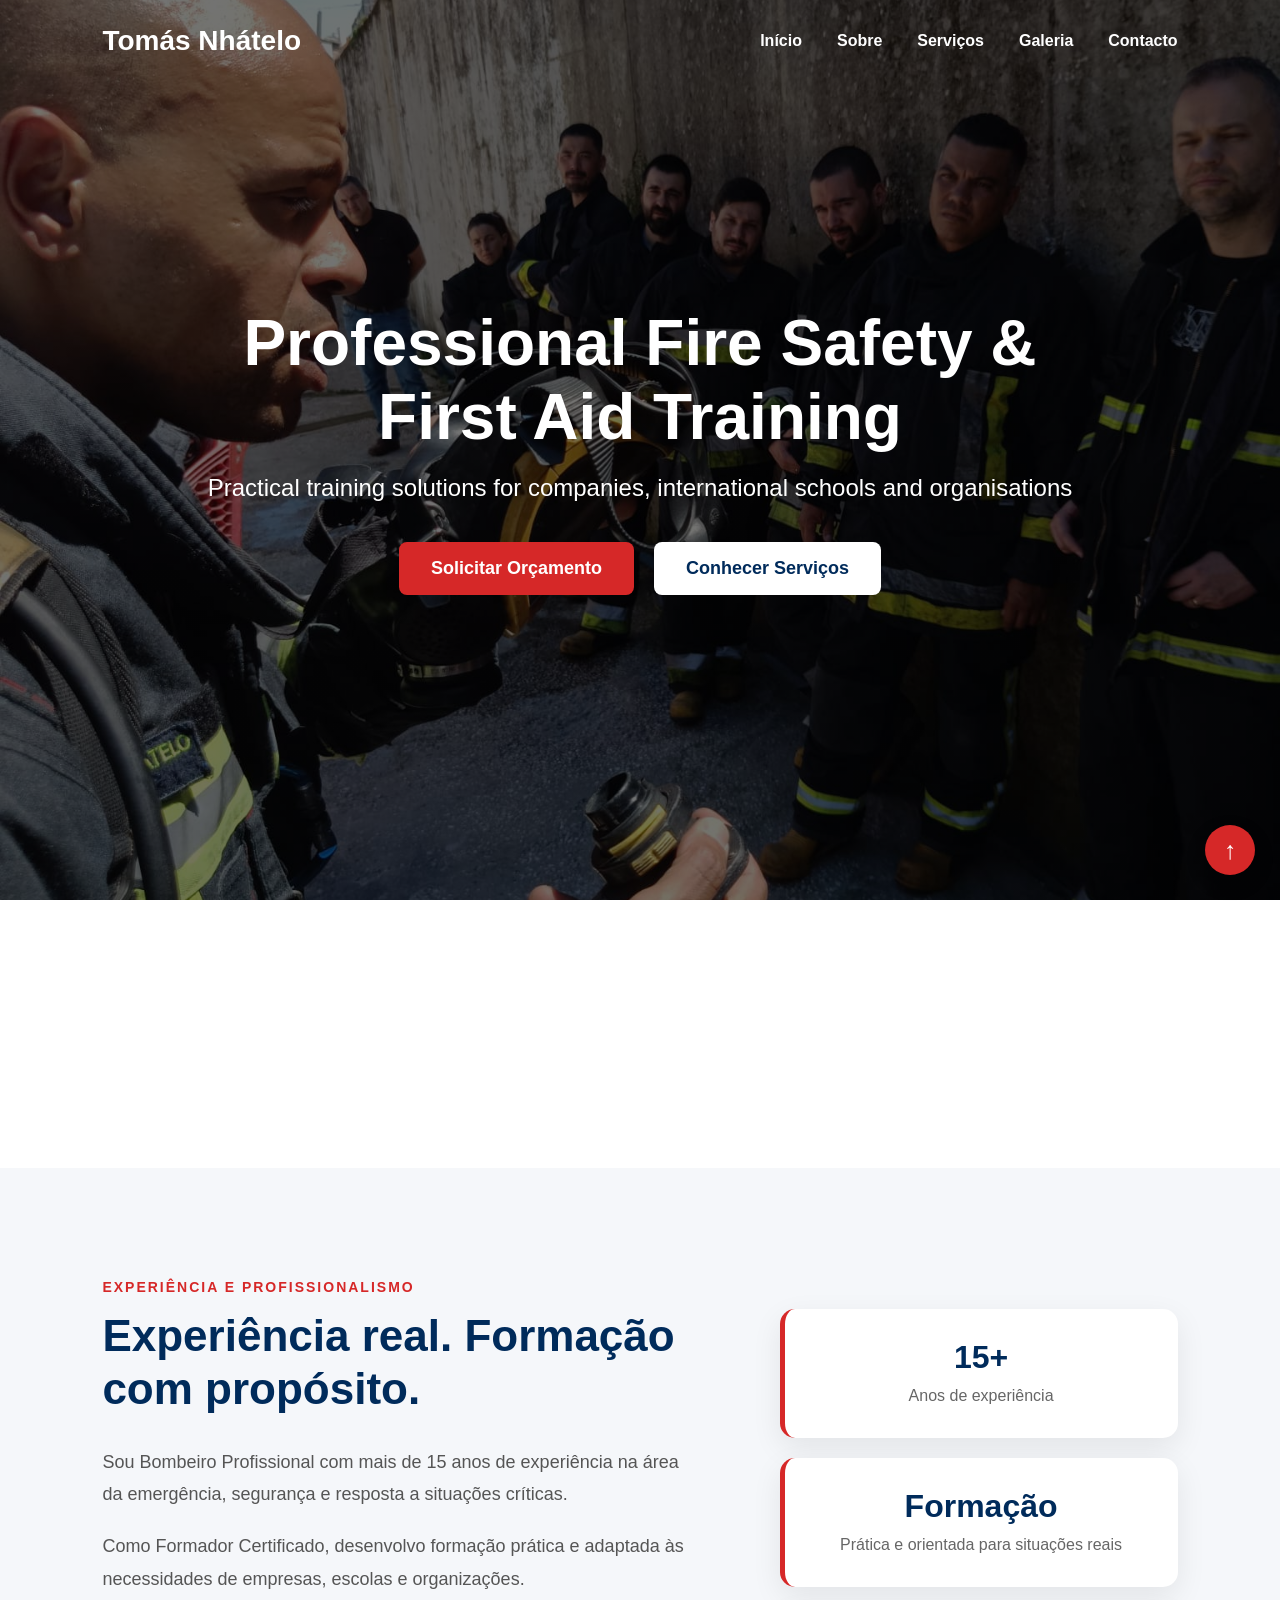
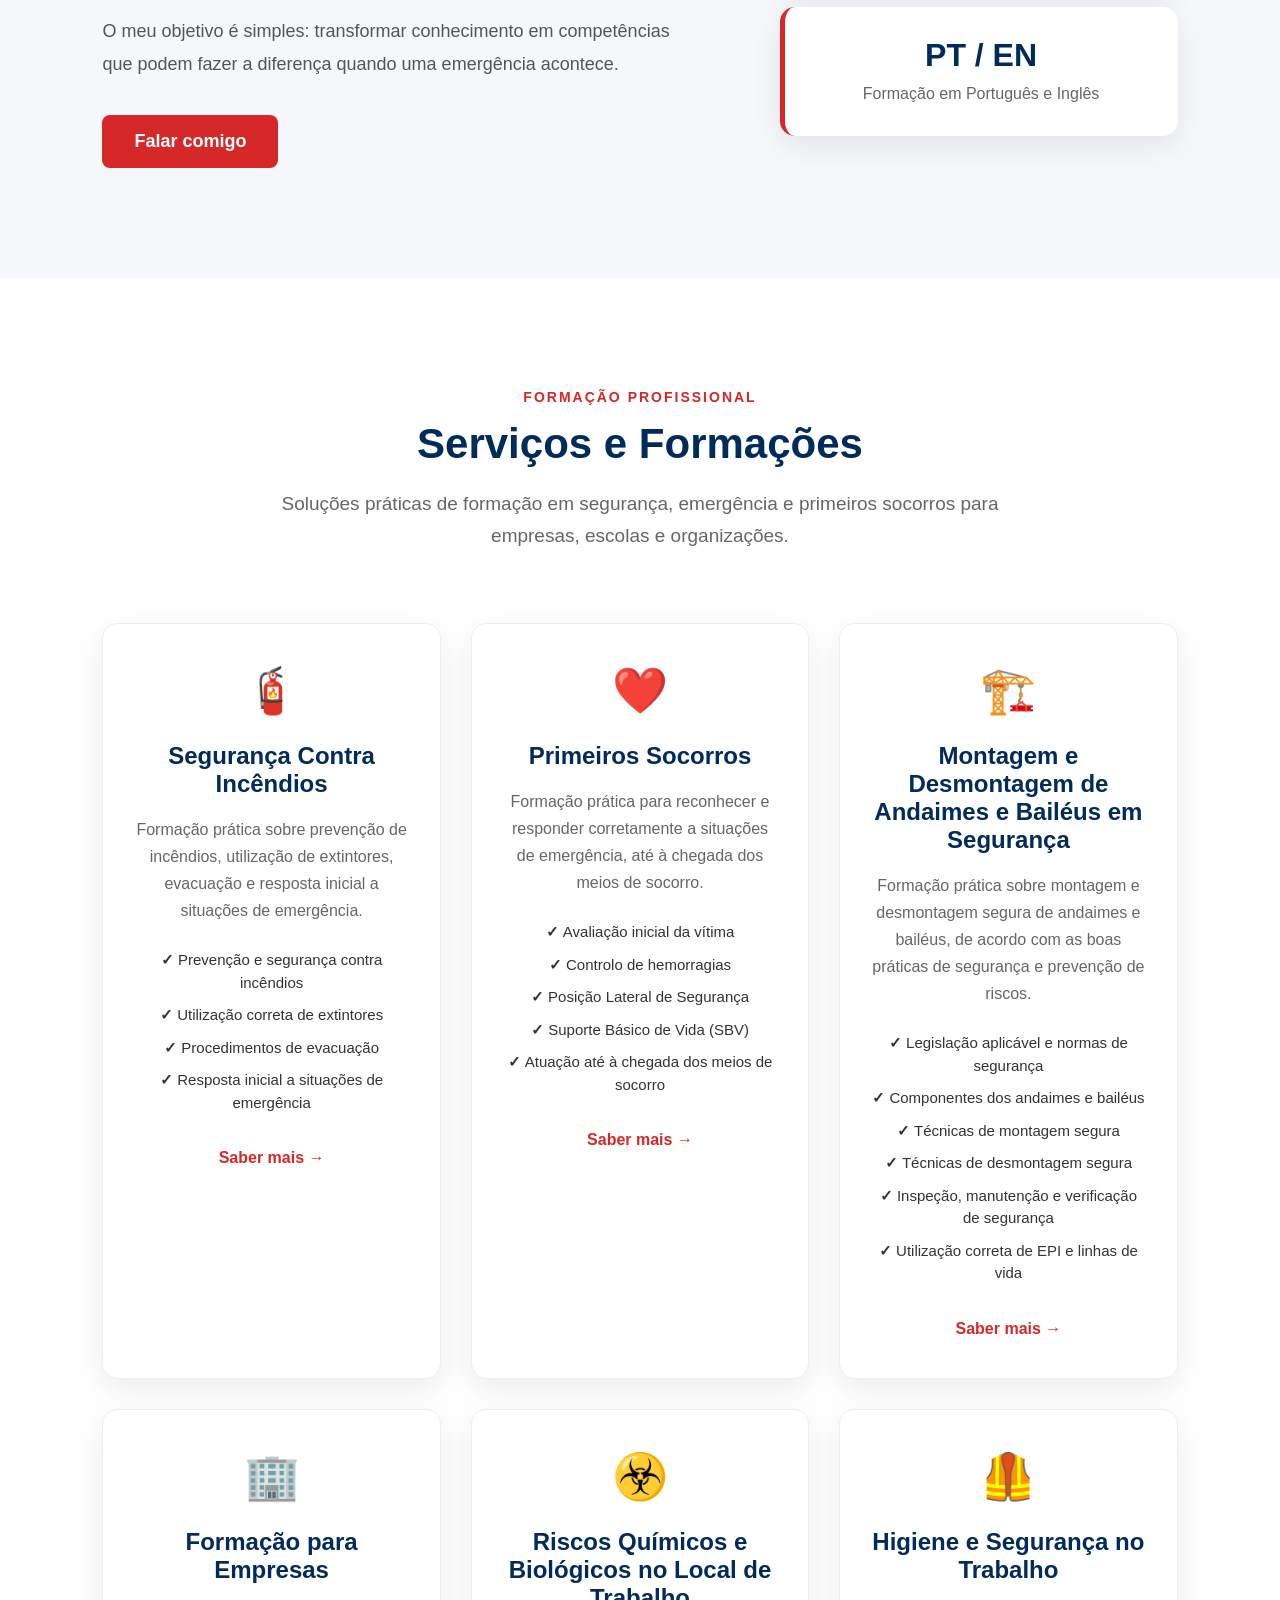
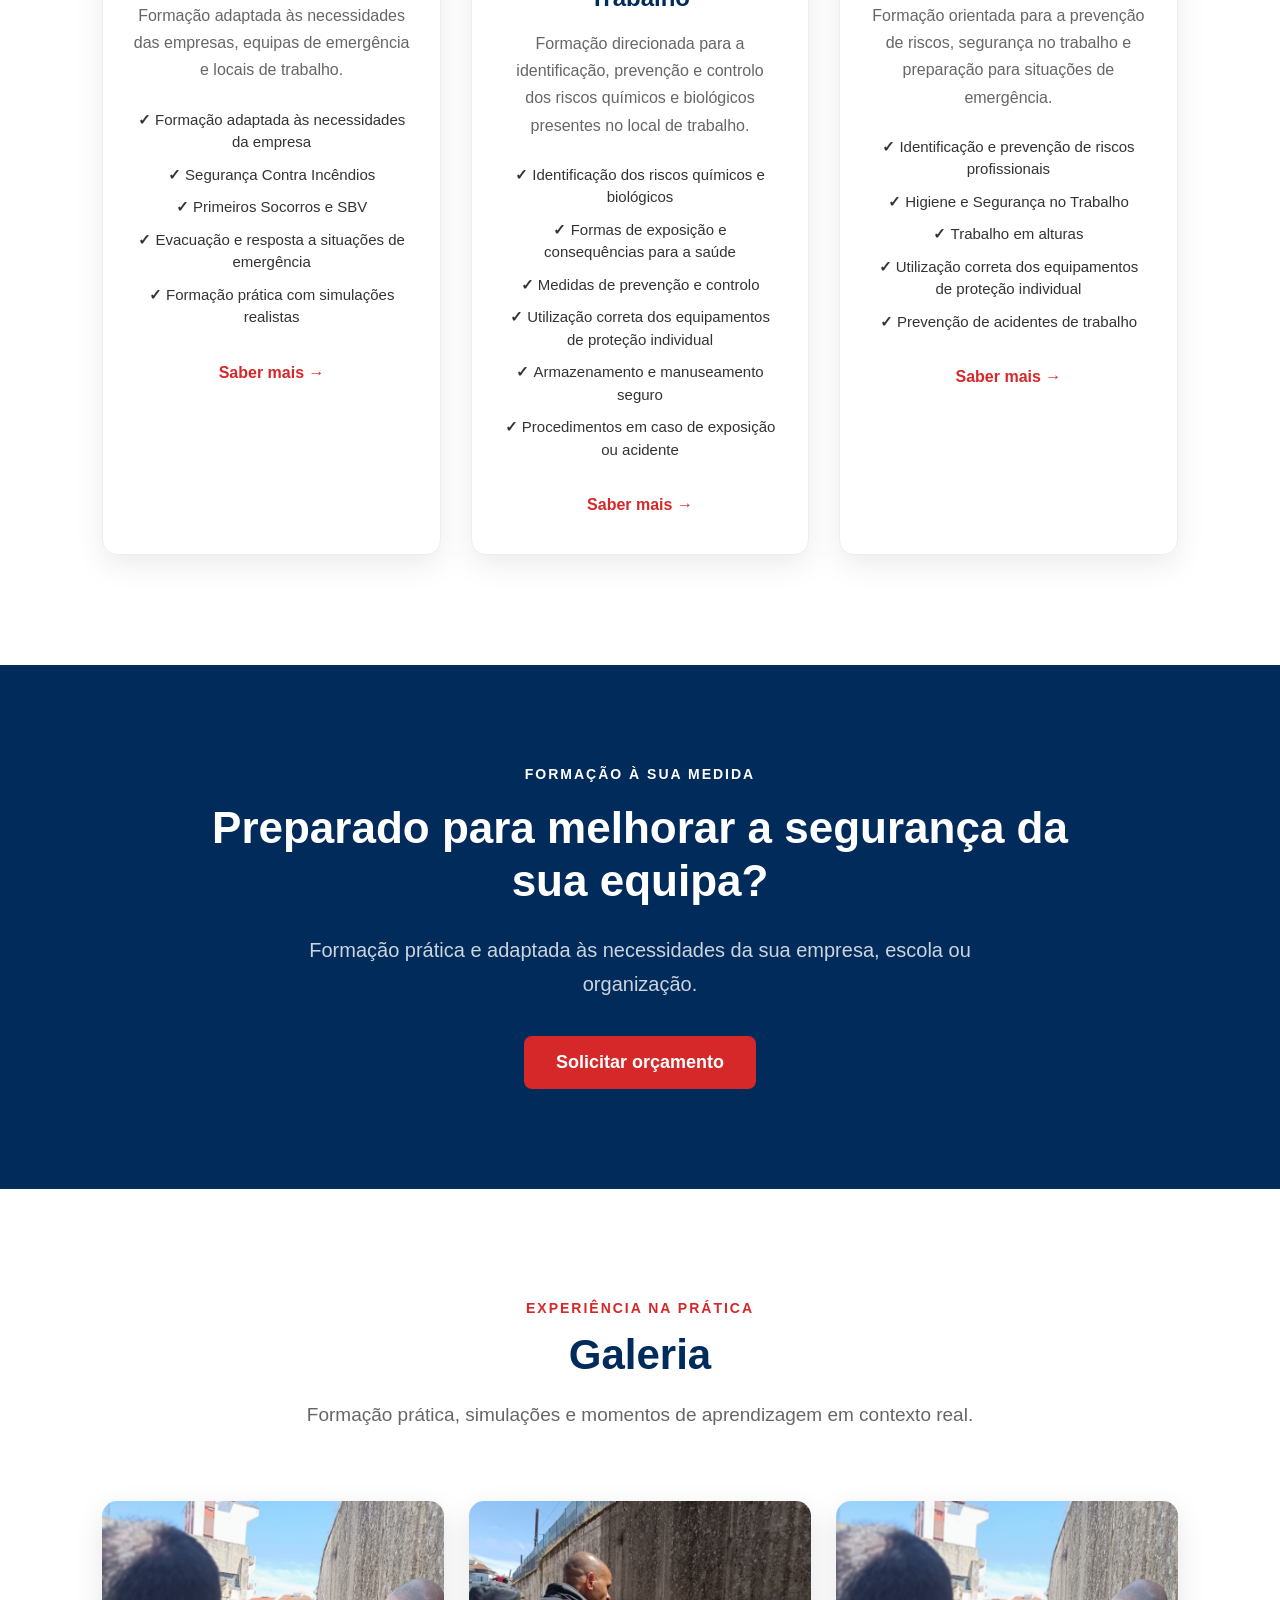
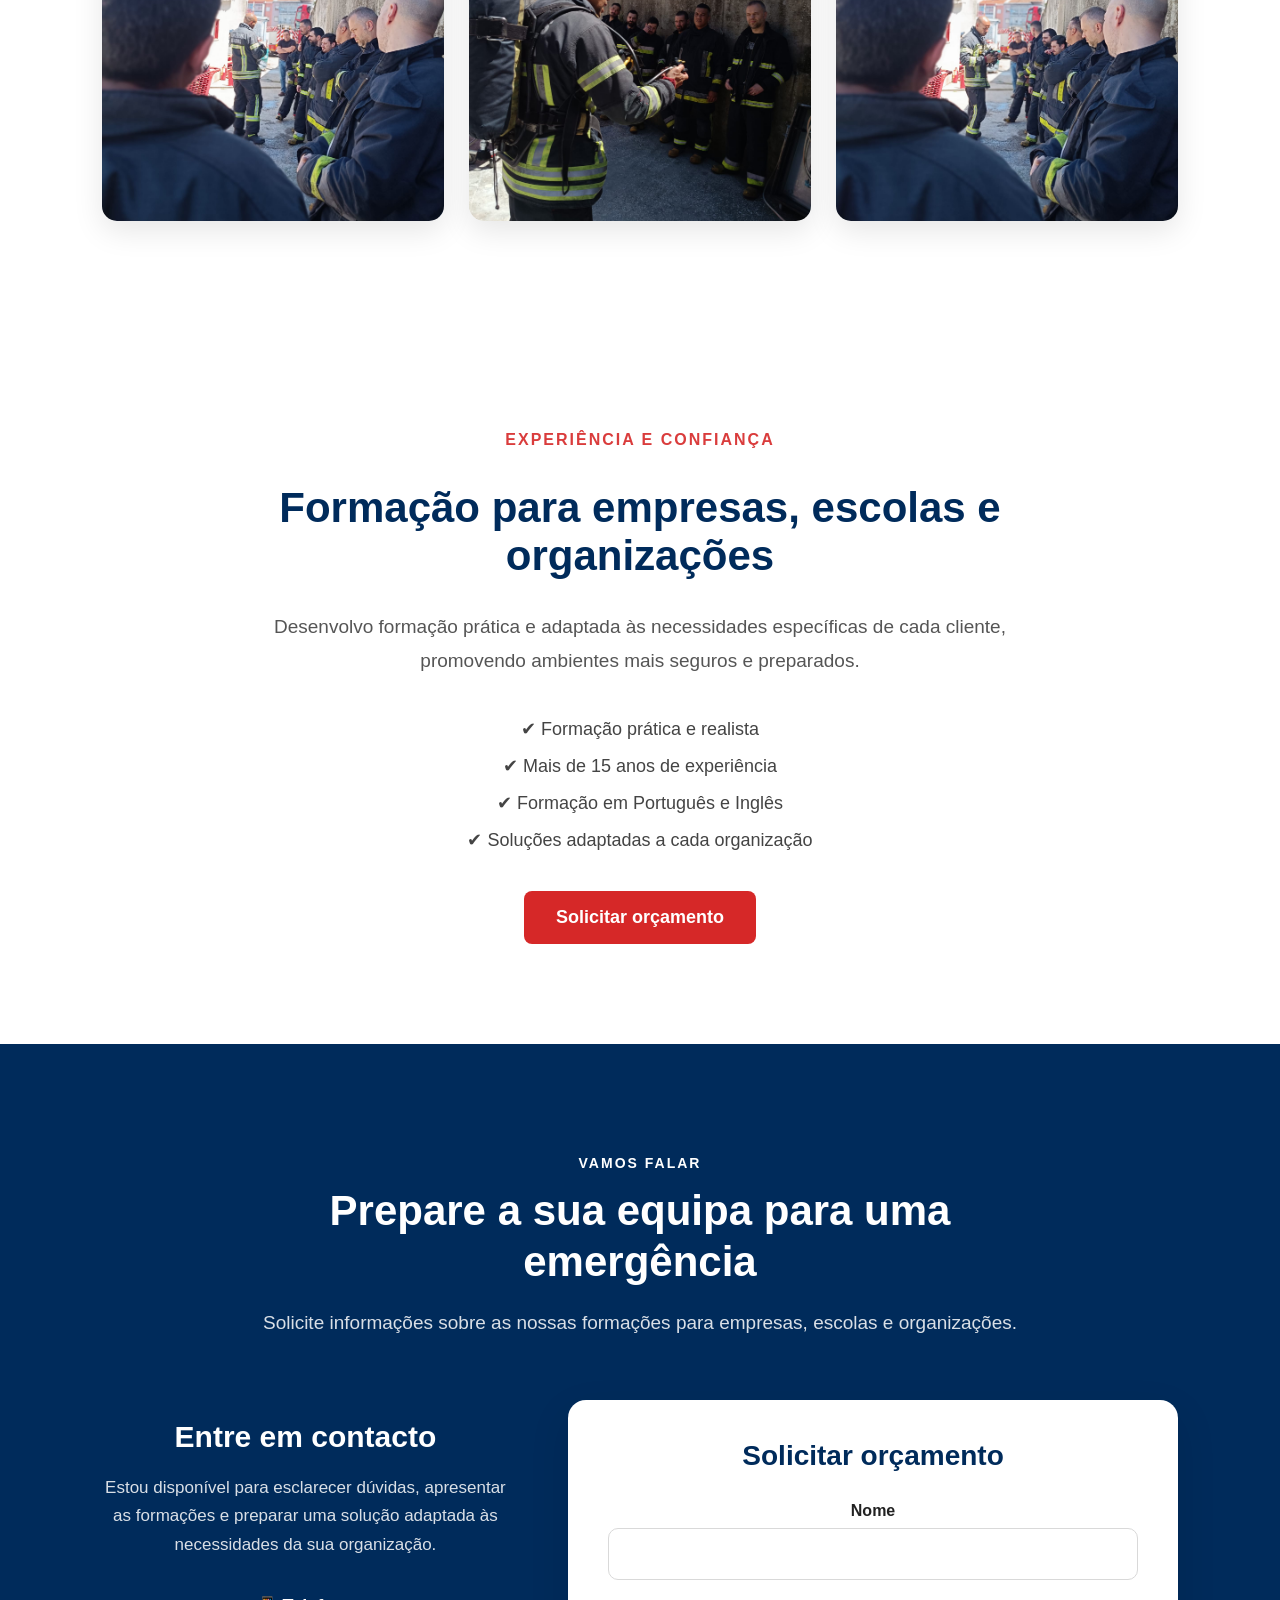
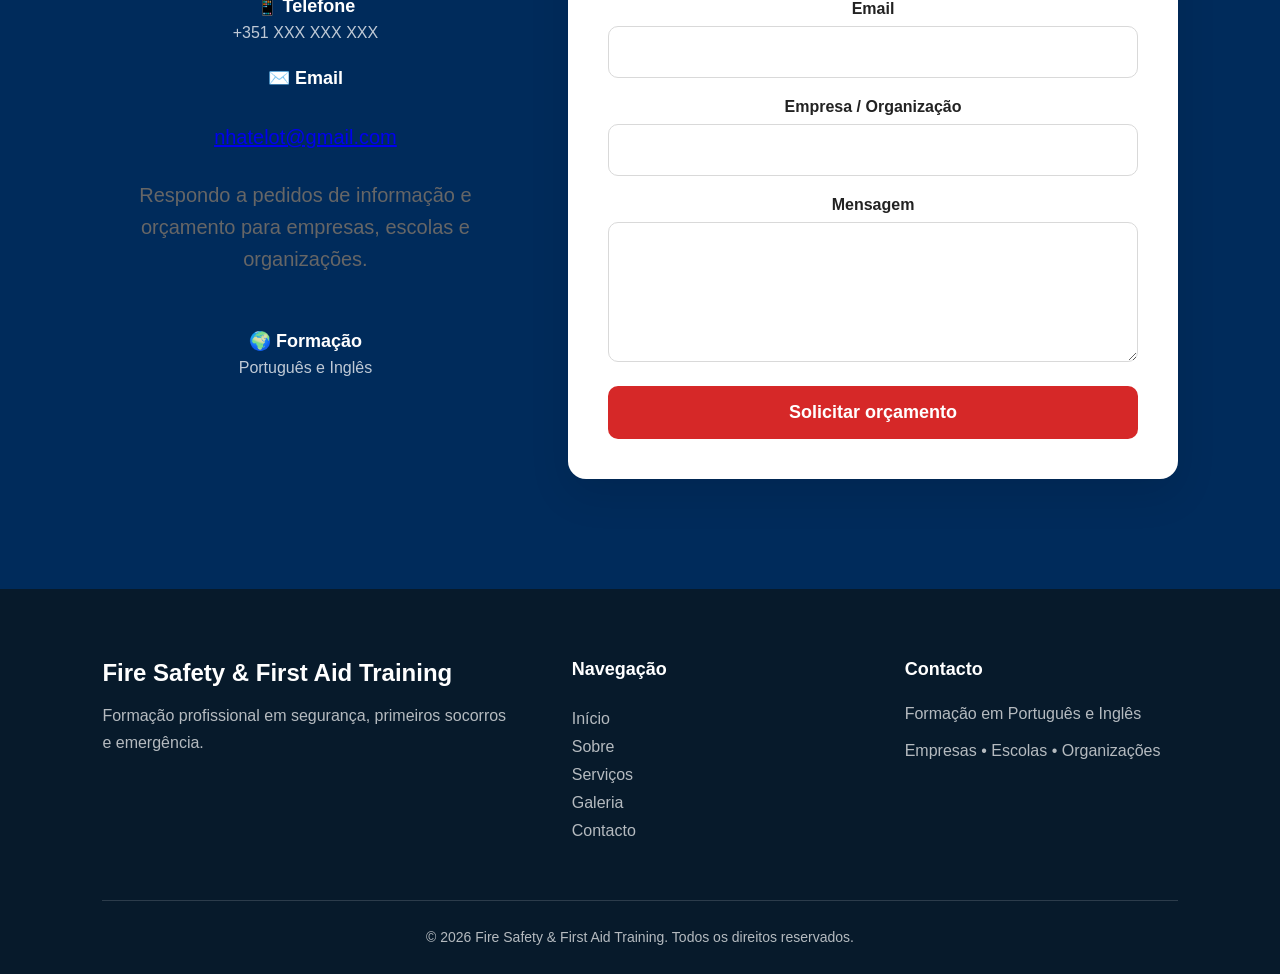
==== commit 12ce4129: "Atualização das formações" ====
--- a/index.html
+++ b/index.html
@@ -441,7 +441,19 @@
                 Formação adaptada às necessidades das empresas,
                 equipas de emergência e locais de trabalho.
             </p>
-
+<ul class="service-details">
+
+    <li>Formação adaptada às necessidades da empresa</li>
+
+    <li>Segurança Contra Incêndios</li>
+
+    <li>Primeiros Socorros e SBV</li>
+
+    <li>Evacuação e resposta a situações de emergência</li>
+
+    <li>Formação prática com simulações realistas</li>
+
+</ul>
             <a href="#contacto">
                 Saber mais →
             </a>
@@ -452,27 +464,43 @@
 
         <!-- SERVIÇO 5 -->
 
-        <div class="service-card">
-
-            <div class="service-icon">
-                🎓
-            </div>
-
-            <h3>
-                Formação para Escolas
-            </h3>
-
-            <p>
-                Programas de segurança e primeiros socorros
-                adaptados a escolas e instituições de ensino,
-                incluindo escolas internacionais.
-            </p>
-
-            <a href="#contacto">
-                Saber mais →
-            </a>
-
-        </div>
+ <div class="service-card">
+
+    <div class="service-icon">
+        ☣️
+    </div>
+
+    <h3>
+        Riscos Químicos e Biológicos no Local de Trabalho
+    </h3>
+
+    <p>
+        Formação direcionada para a identificação,
+        prevenção e controlo dos riscos químicos e
+        biológicos presentes no local de trabalho.
+    </p>
+
+    <ul class="service-details">
+
+        <li>Identificação dos riscos químicos e biológicos</li>
+
+        <li>Formas de exposição e consequências para a saúde</li>
+
+        <li>Medidas de prevenção e controlo</li>
+
+        <li>Utilização correta dos equipamentos de proteção individual</li>
+
+        <li>Armazenamento e manuseamento seguro</li>
+
+        <li>Procedimentos em caso de exposição ou acidente</li>
+
+    </ul>
+
+    <a href="#contacto">
+        Saber mais →
+    </a>
+
+</div>
 
 
 
@@ -485,7 +513,7 @@
             </div>
 
             <h3>
-                Segurança no Trabalho
+                Higiene e Segurança no Trabalho
             </h3>
 
             <p>
@@ -493,7 +521,19 @@
                 segurança no trabalho e preparação para situações
                 de emergência.
             </p>
-
+<ul class="service-details">
+
+    <li>Identificação e prevenção de riscos profissionais</li>
+
+    <li>Higiene e Segurança no Trabalho</li>
+
+    <li>Trabalho em alturas</li>
+
+    <li>Utilização correta dos equipamentos de proteção individual</li>
+
+    <li>Prevenção de acidentes de trabalho</li>
+
+</ul>
             <a href="#contacto">
                 Saber mais →
             </a>
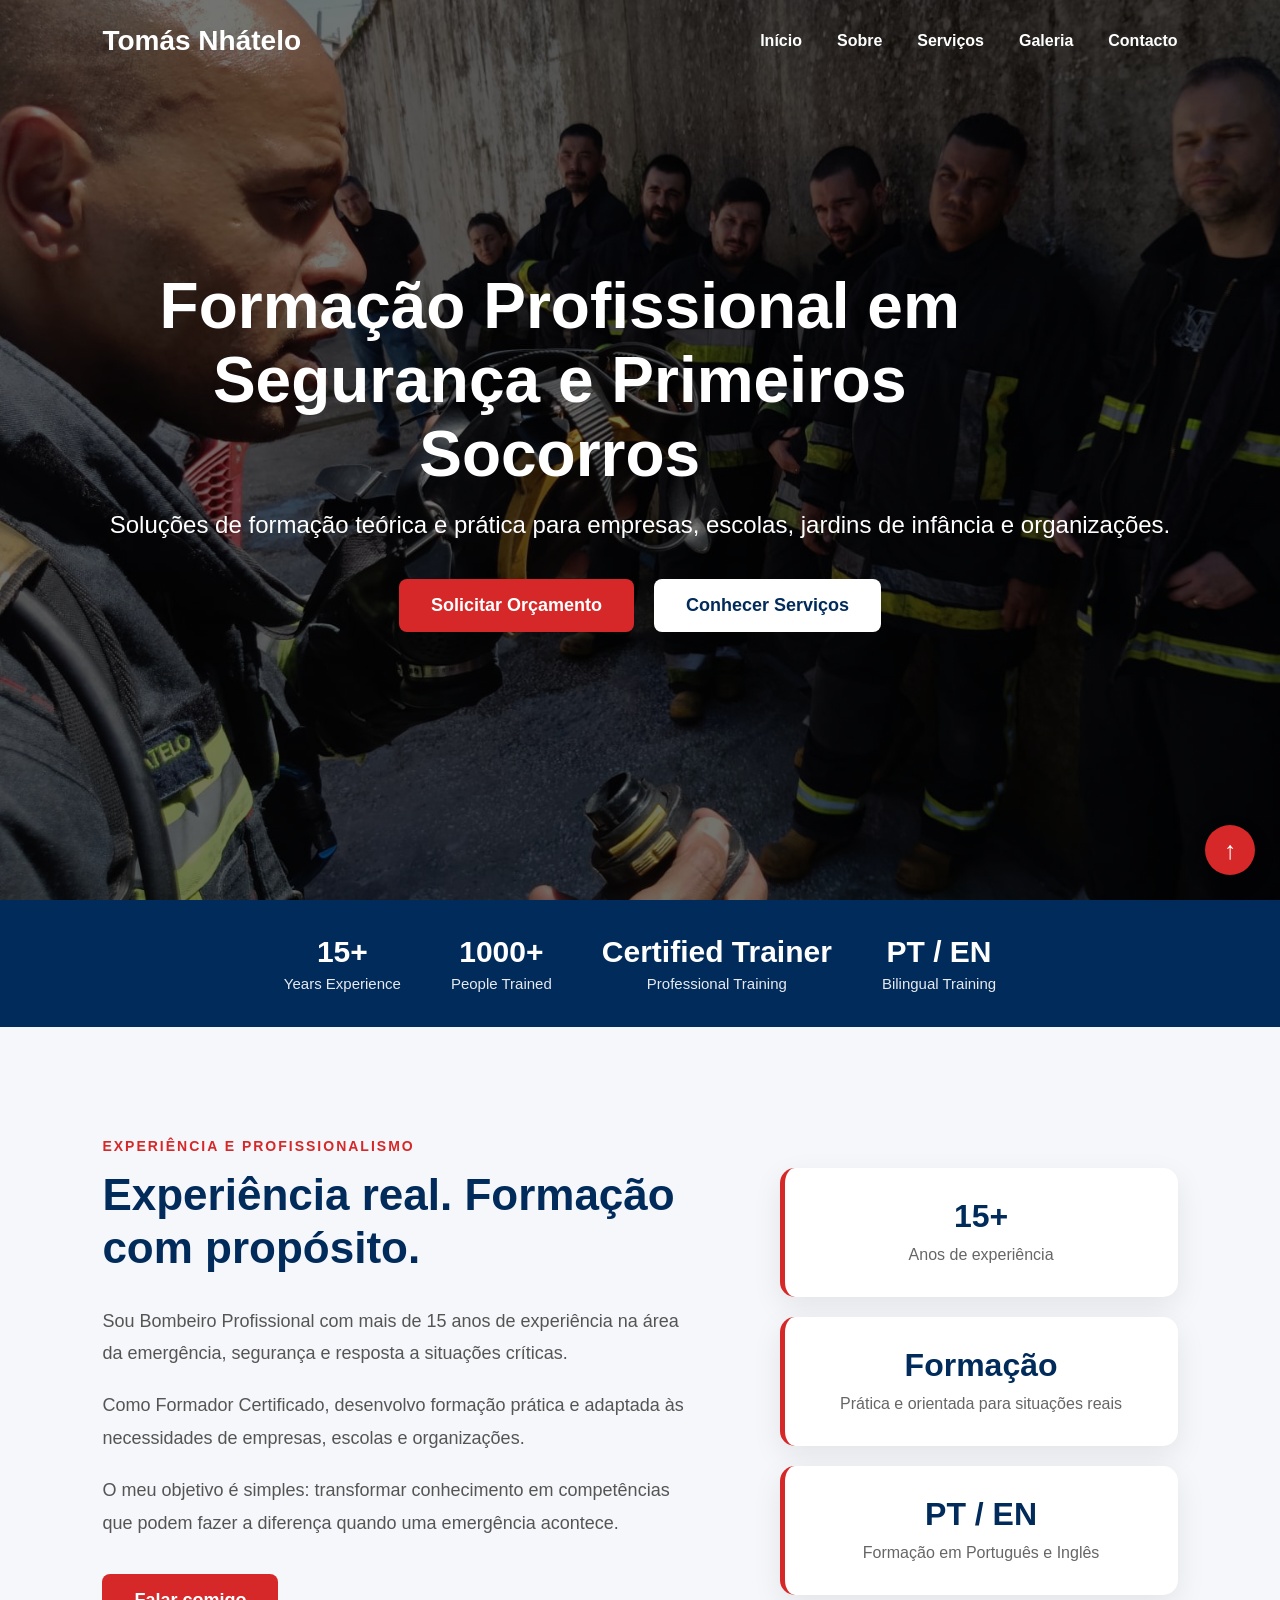
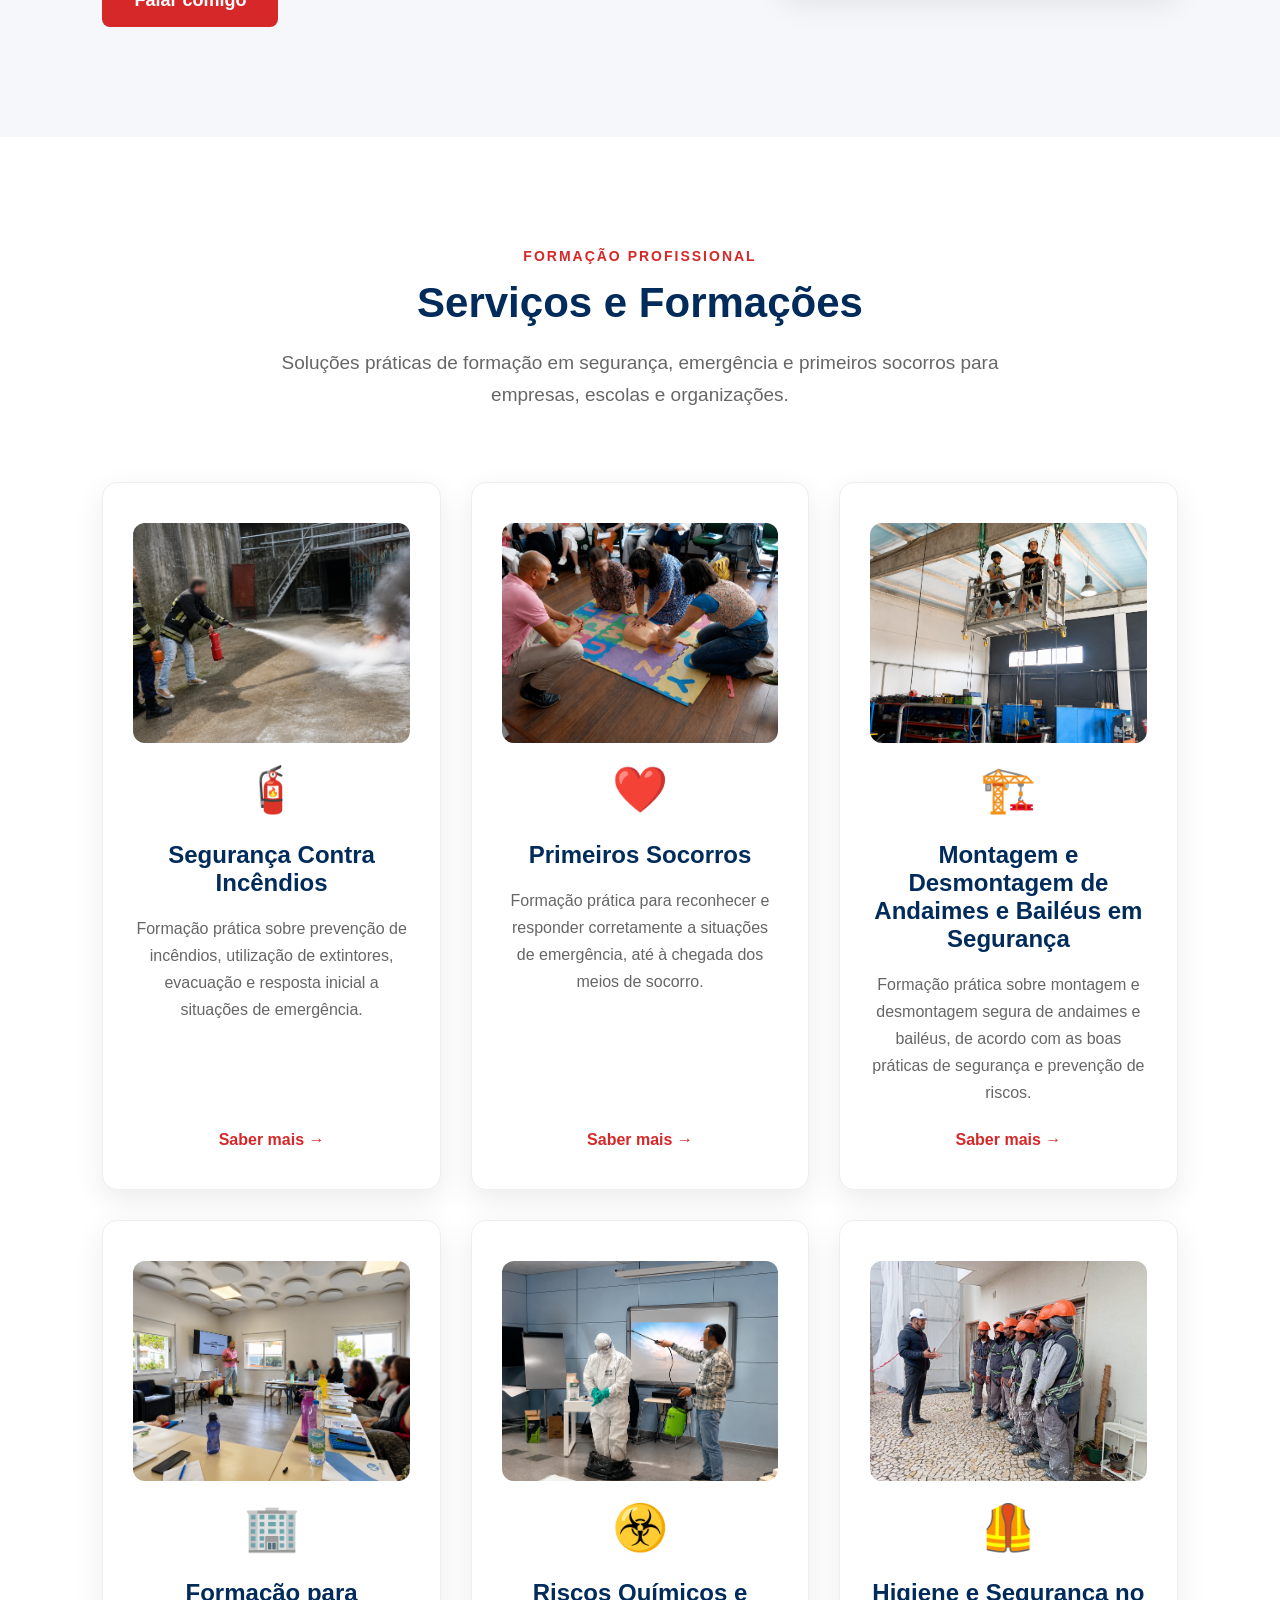
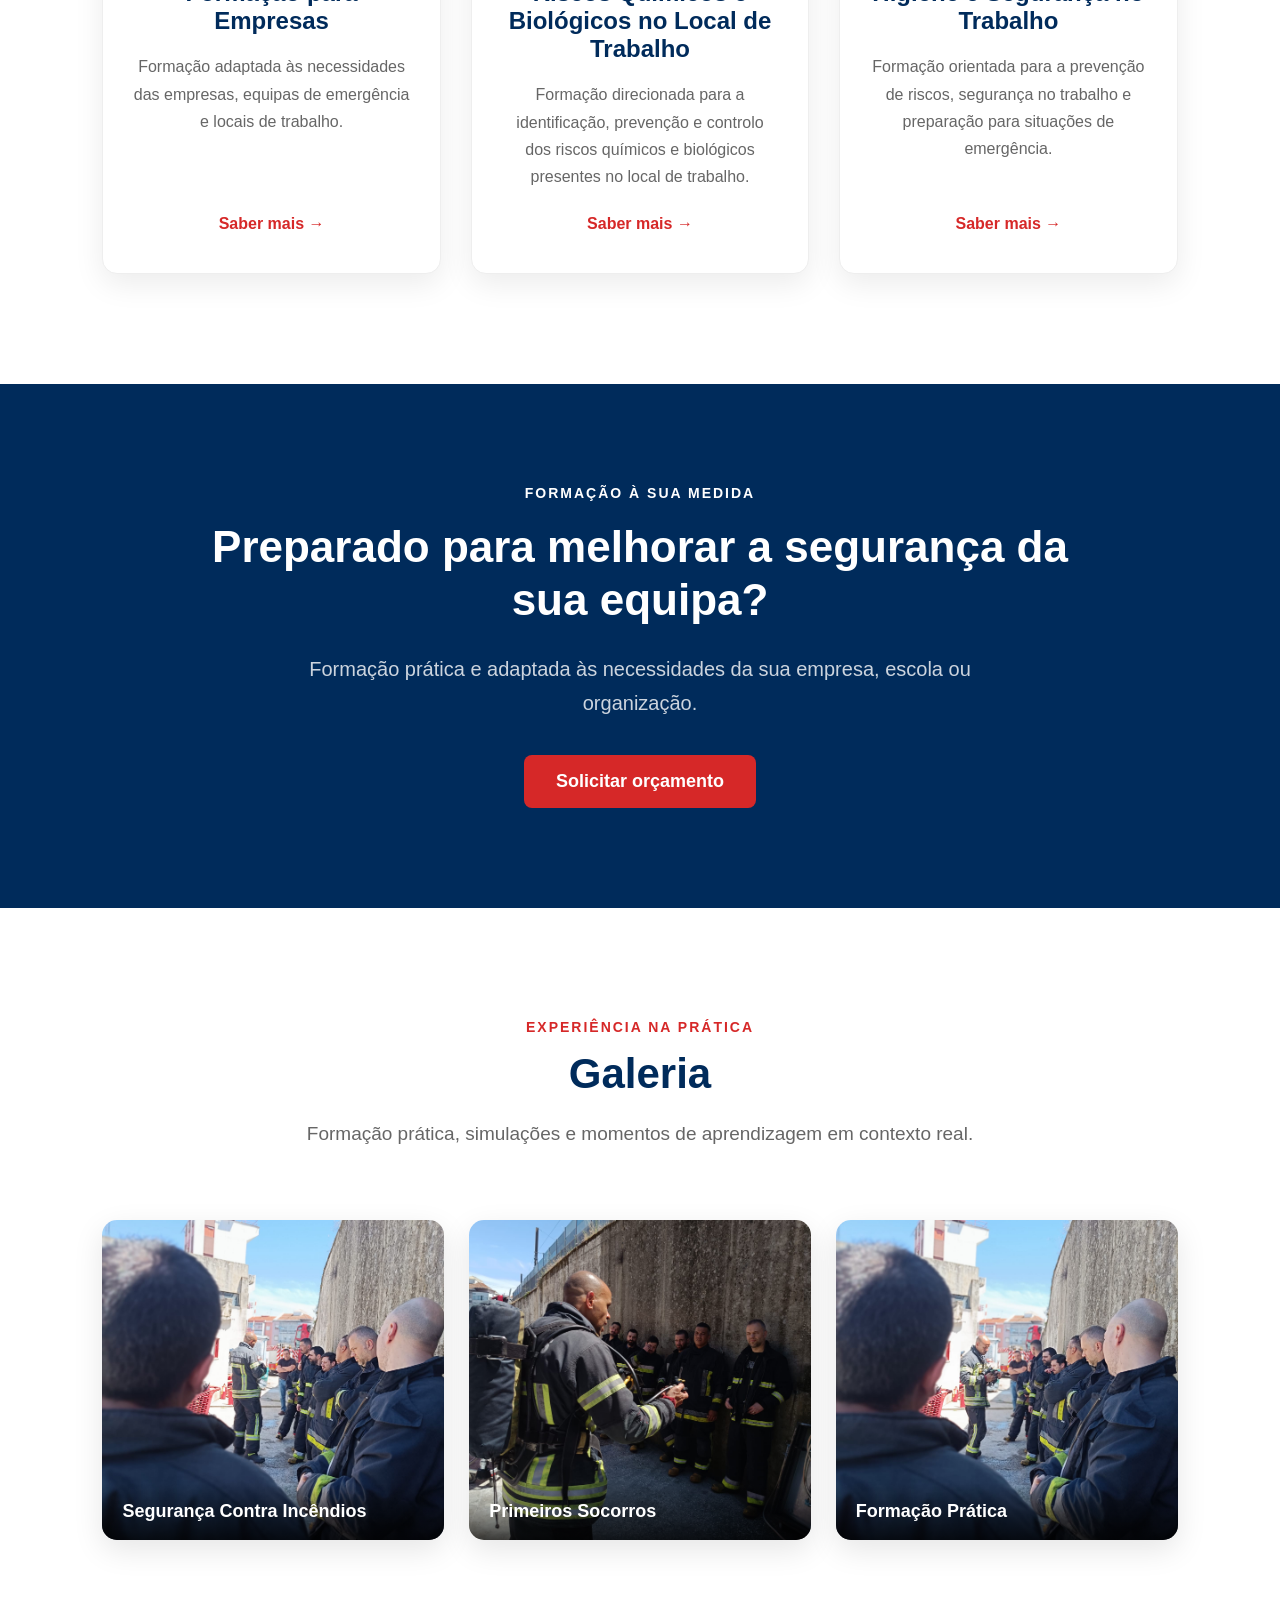
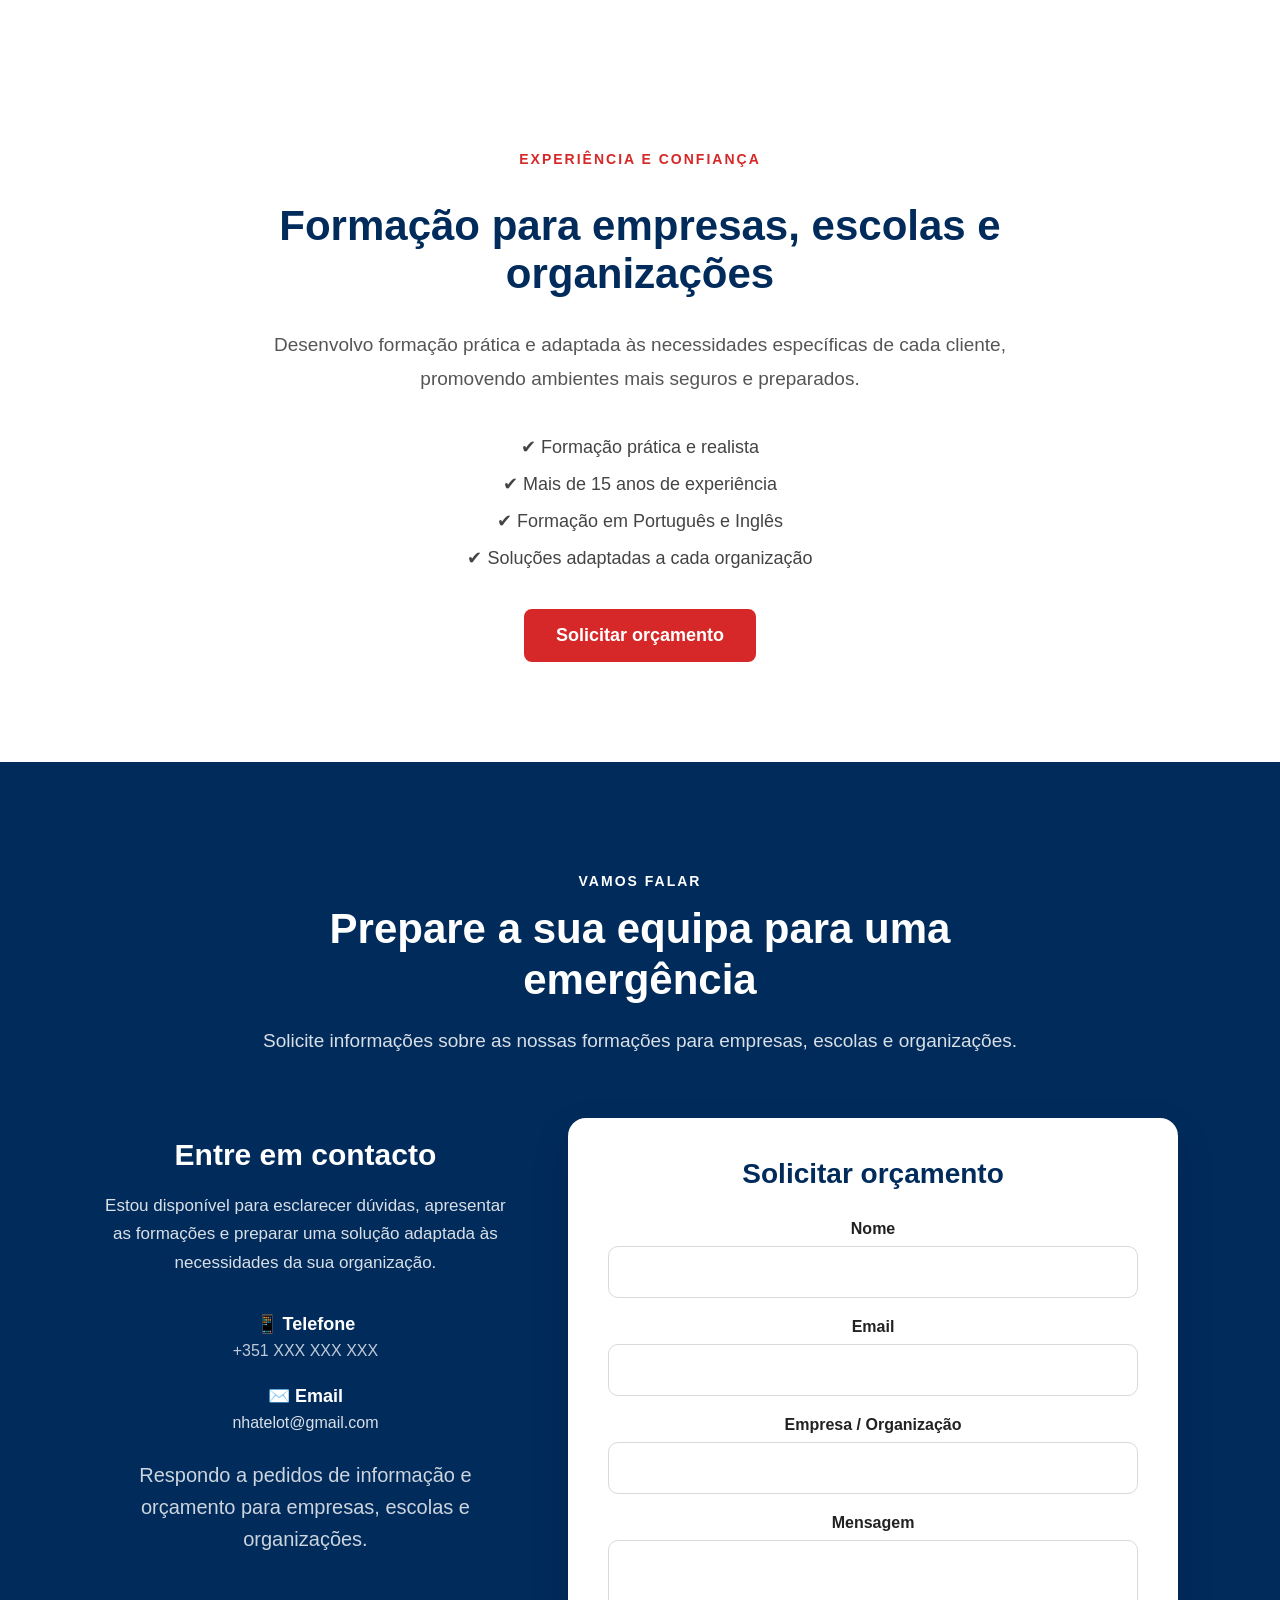
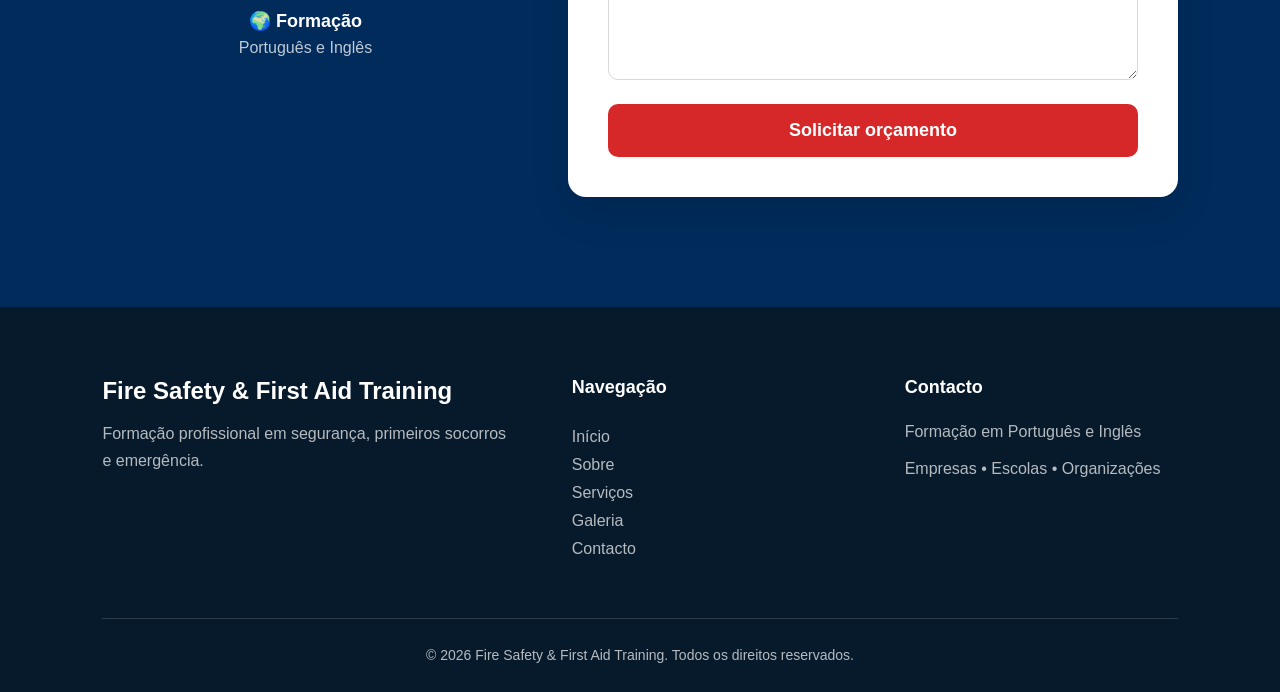
==== commit 7626858a: "Atualização das páginas de formação e cartões visuais" ====
--- a/index.html
+++ b/index.html
@@ -9,14 +9,13 @@
 
     <meta name="viewport" content="width=device-width, initial-scale=1.0">
 
-    <title>
-        Tomás Nhátelo | Fire Safety & First Aid Training
-    </title>
+    <title>Formação em Segurança e Primeiros Socorros | Tomás Nhátelo</title>
 
     <meta
-        name="description"
-        content="Formação profissional em Segurança Contra Incêndios, Primeiros Socorros e Suporte Básico de Vida para empresas, escolas e organizações."
-    >
+    name="description"
+    content="Formação teórica e prática em segurança contra incêndios, primeiros socorros, SBV e segurança no trabalho para empresas, escolas e organizações em Portugal."
+>
+    
 
     <meta
         name="keywords"
@@ -40,7 +39,6 @@
 
 </head>
 
-</head>
 
 
 <body>
@@ -50,24 +48,27 @@
 
 <nav>
 
-<div class="logo">
-Tomás Nhátelo
-</div>
-
-
-<ul>
-
-<li><a href="#inicio">Início</a></li>
-
-<li><a href="#sobre">Sobre</a></li>
-
-<li><a href="#servicos">Serviços</a></li>
-
-<li><a href="#galeria">Galeria</a></li>
-
-<li><a href="#contacto">Contacto</a></li>
-
-</ul>
+    <div class="logo">
+        Tomás Nhátelo
+    </div>
+
+    <button class="menu-toggle" id="menu-toggle" aria-label="Abrir menu">
+        ☰
+    </button>
+
+    <ul id="nav-menu">
+
+        <li><a href="#inicio">Início</a></li>
+
+        <li><a href="#sobre">Sobre</a></li>
+
+        <li><a href="#servicos">Serviços</a></li>
+
+        <li><a href="#galeria">Galeria</a></li>
+
+        <li><a href="#contacto">Contacto</a></li>
+
+    </ul>
 
 </nav>
 
@@ -84,13 +85,13 @@
 
 
 <h1>
-Professional Fire Safety & First Aid Training
+Formação Profissional em Segurança e Primeiros Socorros
 </h1>
 
 
 <p>
-Practical training solutions for companies,
-international schools and organisations
+Soluções de formação teórica e prática para empresas,
+escolas, jardins de infância e organizações.
 </p>
 
 
@@ -113,69 +114,59 @@
 
 
 </header>
-<section class="trust">
-
-
-<div>
-
-<strong>
-15+
-</strong>
-
-<span>
-Years Experience
-</span>
-
-</div>
-
-
-
-<div>
-
-<strong>
-1000+
-</strong>
-
-<span>
-People Trained
-</span>
-
-</div>
-
-
-
-<div>
-
-<strong>
-Certified Trainer
-</strong>
-
-<span>
-Professional Training
-</span>
-
-</div>
-
-
-
-<div>
-
-<strong>
-PT / EN
-</strong>
-
-<span>
-Bilingual Training
-</span>
-
-</div>
-
-
+
+
+<section class="trust-bar">
+
+    <div>
+
+        <strong>
+            15+
+        </strong>
+
+        <span>
+            Years Experience
+        </span>
+
+    </div>
+
+    <div>
+
+        <strong>
+            1000+
+        </strong>
+
+        <span>
+            People Trained
+        </span>
+
+    </div>
+
+    <div>
+
+        <strong>
+            Certified Trainer
+        </strong>
+
+        <span>
+            Professional Training
+        </span>
+
+    </div>
+
+    <div>
+
+        <strong>
+            PT / EN
+        </strong>
+
+        <span>
+            Bilingual Training
+        </span>
+
+    </div>
 
 </section>
-
-
-
 
 
 <!-- SOBRE MIM -->
@@ -265,16 +256,6 @@
     </div>
 
 </section>
-
-
-
-</section>
-
-
-</section>
-
-
-
 
 
 
@@ -309,44 +290,47 @@
 
         <!-- SERVIÇO 1 -->
 
+    <div class="service-card">
+
+    <img
+        src="images/seguranca-incendios.png"
+        alt="Formação prática de Segurança Contra Incêndios"
+        class="service-image"
+    >
+
+    <div class="service-icon">
+        🧯
+    </div>
+
+    <h3>
+        Segurança Contra Incêndios
+    </h3>
+
+    <p>
+        Formação prática sobre prevenção de incêndios,
+        utilização de extintores, evacuação e resposta
+        inicial a situações de emergência.
+    </p>
+
+   
+
+ <a href="seguranca-contra-incendios.html">
+    Saber mais →
+</a>
+
+</div>
+
+
+
+
+        <!-- SERVIÇO 2 -->
+
         <div class="service-card">
-
-            <div class="service-icon">
-                🧯
-            </div>
-
-            <h3>
-                Segurança Contra Incêndios
-            </h3>
-
-            <p>
-                Formação prática sobre prevenção de incêndios,
-                utilização de extintores, evacuação e resposta
-                inicial a situações de emergência.
-            </p>
-<ul class="service-details">
-
-    <li>Prevenção e segurança contra incêndios</li>
-
-    <li>Utilização correta de extintores</li>
-
-    <li>Procedimentos de evacuação</li>
-
-    <li>Resposta inicial a situações de emergência</li>
-
-</ul>
-            <a href="#contacto">
-                Saber mais →
-            </a>
-
-        </div>
-
-
-
-        <!-- SERVIÇO 2 -->
-
-        <div class="service-card">
-
+<img
+    src="images/primeiros-socorros.png"
+    alt="Formação prática de Primeiros Socorros e Suporte Básico de Vida"
+    class="service-image"
+>
             <div class="service-icon">
                 ❤️
             </div>
@@ -360,24 +344,12 @@
                 corretamente a situações de emergência,
                 até à chegada dos meios de socorro.
             </p>
-<ul class="service-details">
-
-    <ul class="service-details">
-
-    <li>Avaliação inicial da vítima</li>
-
-    <li>Controlo de hemorragias</li>
-
-    <li>Posição Lateral de Segurança</li>
-
-    <li>Suporte Básico de Vida (SBV)</li>
-
-    <li>Atuação até à chegada dos meios de socorro</li>
-
-</ul>
-            <a href="#contacto">
-                Saber mais →
-            </a>
+
+
+   
+      <a href="primeiros-socorros.html">
+    Saber mais →
+</a>     
 
         </div>
 
@@ -386,7 +358,11 @@
         <!-- SERVIÇO 3 -->
 
         <div class="service-card">
-
+<img
+    src="images/andaimes-baileus.png"
+    alt="Formação prática de Montagem e Desmontagem de Andaimes e Bailéus em Segurança"
+    class="service-image"
+>
     <div class="service-icon">
         🏗️
     </div>
@@ -401,25 +377,10 @@
         boas práticas de segurança e prevenção de riscos.
     </p>
 
-    <ul class="service-details">
-
-        <li>Legislação aplicável e normas de segurança</li>
-
-        <li>Componentes dos andaimes e bailéus</li>
-
-        <li>Técnicas de montagem segura</li>
-
-        <li>Técnicas de desmontagem segura</li>
-
-        <li>Inspeção, manutenção e verificação de segurança</li>
-
-        <li>Utilização correta de EPI e linhas de vida</li>
-
-    </ul>
-
-    <a href="#contacto">
-        Saber mais →
-    </a>
+ 
+   <a href="andaimes-baileus.html">
+    Saber mais →
+</a>
 
 </div>
 
@@ -428,7 +389,11 @@
         <!-- SERVIÇO 4 -->
 
         <div class="service-card">
-
+<img
+    src="images/formacao-empresas.png"
+    alt="Formação profissional para empresas"
+    class="service-image"
+>
             <div class="service-icon">
                 🏢
             </div>
@@ -441,22 +406,11 @@
                 Formação adaptada às necessidades das empresas,
                 equipas de emergência e locais de trabalho.
             </p>
-<ul class="service-details">
-
-    <li>Formação adaptada às necessidades da empresa</li>
-
-    <li>Segurança Contra Incêndios</li>
-
-    <li>Primeiros Socorros e SBV</li>
-
-    <li>Evacuação e resposta a situações de emergência</li>
-
-    <li>Formação prática com simulações realistas</li>
-
-</ul>
-            <a href="#contacto">
-                Saber mais →
-            </a>
+
+       <a href="formacao-empresas.html">
+    Saber mais →
+</a> 
+            
 
         </div>
 
@@ -465,9 +419,14 @@
         <!-- SERVIÇO 5 -->
 
  <div class="service-card">
-
+<img
+    src="images/riscos-quimicos-biologicos.png"
+    alt="Formação sobre riscos químicos e biológicos no local de trabalho"
+    class="service-image"
+>
     <div class="service-icon">
         ☣️
+    
     </div>
 
     <h3>
@@ -480,25 +439,12 @@
         biológicos presentes no local de trabalho.
     </p>
 
-    <ul class="service-details">
-
-        <li>Identificação dos riscos químicos e biológicos</li>
-
-        <li>Formas de exposição e consequências para a saúde</li>
-
-        <li>Medidas de prevenção e controlo</li>
-
-        <li>Utilização correta dos equipamentos de proteção individual</li>
-
-        <li>Armazenamento e manuseamento seguro</li>
-
-        <li>Procedimentos em caso de exposição ou acidente</li>
-
-    </ul>
-
-    <a href="#contacto">
-        Saber mais →
-    </a>
+   
+
+   <a href="riscos-quimicos-biologicos.html">
+    Saber mais →
+</a>
+    
 
 </div>
 
@@ -507,7 +453,11 @@
         <!-- SERVIÇO 6 -->
 
         <div class="service-card">
-
+<img
+    src="images/hst.jpeg"
+    alt="Formação prática em Higiene e Segurança no Trabalho"
+    class="service-image"
+>
             <div class="service-icon">
                 🦺
             </div>
@@ -521,22 +471,10 @@
                 segurança no trabalho e preparação para situações
                 de emergência.
             </p>
-<ul class="service-details">
-
-    <li>Identificação e prevenção de riscos profissionais</li>
-
-    <li>Higiene e Segurança no Trabalho</li>
-
-    <li>Trabalho em alturas</li>
-
-    <li>Utilização correta dos equipamentos de proteção individual</li>
-
-    <li>Prevenção de acidentes de trabalho</li>
-
-</ul>
-            <a href="#contacto">
-                Saber mais →
-            </a>
+
+     <a href="higiene-seguranca-trabalho.html">
+    Saber mais →
+</a>
 
         </div>
 
@@ -604,14 +542,18 @@
 
     <div class="gallery-grid">
 
-        <div class="gallery-item">
-
-            <img
-                src="images/formacao1.jpeg"
-                alt="Formação de segurança e emergência"
-            >
-
-        </div>
+       <div class="gallery-item">
+
+    <img
+        src="images/formacao1.jpeg"
+        alt="Formação de segurança e emergência"
+    >
+
+    <div class="gallery-caption">
+        Segurança Contra Incêndios
+    </div>
+
+</div>
 
 
         <div class="gallery-item">
@@ -621,6 +563,9 @@
                 alt="Formação prática de primeiros socorros"
             >
 
+<div class="gallery-caption">
+    Primeiros Socorros
+</div>
         </div>
 
 
@@ -630,14 +575,15 @@
                 src="images/formacao3.jpeg"
                 alt="Formação prática de segurança contra incêndios"
             >
-
+<div class="gallery-caption">
+    Formação Prática
+</div>
         </div>
 
     </div>
 
 </section>
 
-</section>
 
 
 
@@ -689,7 +635,7 @@
 </section>
 
 
-<!-- CONTACTO -->
+
 
 
 <!-- CONTACTO -->
@@ -745,26 +691,22 @@
             </div>
 
 
-            <div class="contact-item">
-
-                <strong>
-                    ✉️ Email
-                </strong>
-
-                <span>
-                <p>
-    <p>
-    <a href="mailto:nhatelot@gmail.com">
+          <div class="contact-item">
+
+    <strong>
+        ✉️ Email
+    </strong>
+
+    <a href="mailto:nhatelot@gmail.com" class="contact-email">
         nhatelot@gmail.com
     </a>
-</p><p class="contact-note">
-    Respondo a pedidos de informação e orçamento
-    para empresas, escolas e organizações.
-</p>
-</p>    
-                </span>
-
-            </div>
+
+    <p class="contact-note">
+        Respondo a pedidos de informação e orçamento
+        para empresas, escolas e organizações.
+    </p>
+
+</div>
 
 
             <div class="contact-item">
@@ -838,15 +780,15 @@
 <!-- RODAPÉ -->
 
 
-</footer>
+
 <!-- BOTÃO VOLTAR AO TOPO -->
 
 <a href="#inicio" class="back-to-top">
     ↑
 </a>
-</body>
-
-</html><footer class="footer">
+
+
+<footer class="footer">
 
     <div class="footer-content">
 
@@ -909,6 +851,7 @@
 
 </footer>
 
+<script src="js/script.js"></script>
 </body>
 
 </html>
--- a/css/style.css
+++ b/css/style.css
@@ -415,57 +415,40 @@
 
 margin-bottom:30px;
 
-}/* ===== TRUST BAR ===== */
-
-
-.trust{
-
-display:flex;
-
-justify-content:center;
-
-gap:50px;
-
-padding:40px 8%;
-
-background:#002B5B;
-
-color:white;
-
-flex-wrap:wrap;
-
-}
-
-
-.trust div{
-
-text-align:center;
-
-}
-
-
-
-.trust strong{
-
-display:block;
-
-font-size:35px;
-
-color:#fff;
-
-margin-bottom:10px;
-
-}
-
-
-
-.trust span{
-
-font-size:16px;
-
-opacity:.9;
-
-}/* =========================================
+}
+
+/* =========================================
+   BARRA DE CONFIANÇA
+========================================= */
+
+.trust-bar {
+    display: flex;
+    justify-content: center;
+    gap: 50px;
+    padding: 40px 8%;
+    background: #002B5B;
+    color: white;
+    flex-wrap: wrap;
+}
+
+.trust-bar div {
+    text-align: center;
+}
+
+.trust-bar strong {
+    display: block;
+    font-size: 35px;
+    color: #ffffff;
+    margin-bottom: 10px;
+}
+
+.trust-bar span {
+    font-size: 16px;
+    color: #ffffff;
+    opacity: .9;
+}
+
+/* =========================================
    SERVIÇOS / FORMAÇÕES
 ========================================= */
 
@@ -1440,10 +1423,11 @@
 
 .contact-note {
     margin-top: 20px;
-    color: #666;
+    color: rgba(255, 255, 255, 0.80);
     font-size: 16px;
     line-height: 1.6;
-}/* =========================================
+}
+/* =========================================
    SERVIÇOS - EFEITO HOVER PROFISSIONAL
 ========================================= */
 
@@ -1607,16 +1591,22 @@
 
 @media (max-width: 650px) {
 
-    .service-grid {
-        grid-template-columns: 1fr;
-        gap: 25px;
+   .service-grid {
+    display: grid;
+    grid-template-columns: repeat(3, 1fr);
+    gap: 35px;
+    align-items: stretch;
+}
     }
 
     .service-card {
-        width: 100%;
-    }
-
-}/* =========================================
+    display: flex;
+    flex-direction: column;
+    height: 100%;
+}
+    
+
+/* =========================================
    GALERIA - TELEMÓVEL
 ========================================= */
 
@@ -1780,4 +1770,737 @@
 .service-details li::before {
     content: "✓ ";
     font-weight: bold;
+}/* =========================================
+   IMAGENS DOS CARTÕES
+========================================= */
+
+.service-grid {
+    max-width: 1200px;
+    margin: auto;
+    display: grid;
+    grid-template-columns: repeat(3, 1fr);
+    gap: 30px;
+    align-items: stretch;
+}
+
+.service-card {
+    background: #ffffff;
+    padding: 40px 30px;
+    border-radius: 15px;
+    border: 1px solid #eeeeee;
+    box-shadow: 0 10px 30px rgba(0,0,0,.08);
+    transition: all .3s ease;
+
+    display: flex;
+    flex-direction: column;
+    height: 100%;
+}
+
+.service-card a {
+    margin-top: auto;
+}
+
+.service-image {
+    width: 100%;
+    height: 220px;
+    object-fit: cover;
+    object-position: center;
+    display: block;
+    border-radius: 12px;
+    margin-bottom: 20px;
+}/* =========================================
+   MODAL - SEGURANÇA CONTRA INCÊNDIOS
+========================================= */
+
+.modal {
+    display: none;
+    position: fixed;
+    inset: 0;
+    background: rgba(0, 0, 0, 0.72);
+    z-index: 5000;
+    padding: 30px 20px;
+    overflow-y: auto;
+}
+
+.modal.active {
+    display: flex;
+    justify-content: center;
+    align-items: flex-start;
+}
+
+.modal-content {
+    position: relative;
+    width: 100%;
+    max-width: 850px;
+    background: #ffffff;
+    border-radius: 18px;
+    padding: 50px;
+    margin: 30px auto;
+    box-shadow: 0 20px 60px rgba(0, 0, 0, .30);
+}
+
+.modal-close {
+    position: absolute;
+    top: 18px;
+    right: 22px;
+    border: none;
+    background: none;
+    font-size: 34px;
+    cursor: pointer;
+    color: #333;
+}
+
+.modal-content h2 {
+    font-size: 36px;
+    line-height: 1.25;
+    margin: 15px 0 25px;
+}
+
+.modal-content h3 {
+    color: #002B5B;
+    font-size: 22px;
+    margin: 30px 0 15px;
+}
+
+.modal-content p {
+    color: #555;
+    font-size: 17px;
+    line-height: 1.8;
+}
+
+.modal-list {
+    list-style: none;
+    padding: 0;
+    margin: 20px 0;
+}
+
+.modal-list li {
+    margin-bottom: 12px;
+    line-height: 1.6;
+    color: #444;
+}
+
+.modal-list li::before {
+    content: "✓ ";
+    font-weight: bold;
+}
+
+.modal-highlight {
+    margin: 35px 0;
+    padding: 25px;
+    border-left: 5px solid #d62828;
+    background: #f5f7fa;
+    font-size: 18px;
+    font-weight: bold;
+    line-height: 1.6;
+    color: #002B5B;
+}
+
+
+/* TELEMÓVEL */
+
+@media (max-width: 650px) {
+
+    .modal {
+        padding: 15px;
+    }
+
+    .modal-content {
+        padding: 35px 22px;
+        margin: 15px auto;
+    }
+
+    .modal-content h2 {
+        font-size: 28px;
+    }
+
+}/* =========================================
+   SERVIÇOS - MOBILE
+========================================= */
+
+@media (max-width: 768px) {
+
+    .service-grid {
+        grid-template-columns: 1fr;
+        gap: 24px;
+        padding: 0 16px;
+    }
+
+    .service-card {
+        width: 100%;
+        max-width: 100%;
+        padding: 28px 20px;
+    }
+
+    .service-image {
+        width: 100%;
+        height: 220px;
+        object-fit: cover;
+        border-radius: 12px;
+    }
+
+    .service-card h3 {
+        font-size: 28px;
+        line-height: 1.2;
+    }
+
+    .service-card p {
+        font-size: 17px;
+        line-height: 1.7;
+    }
+
+    .service-details {
+        padding-left: 0;
+    }
+
+}/* =========================================
+   MODAIS - MOBILE
+========================================= */
+
+@media (max-width: 768px) {
+
+    .modal {
+        padding: 12px;
+    }
+
+    .modal-content {
+        width: 100%;
+        max-width: 100%;
+        padding: 38px 28px;
+        border-radius: 18px;
+    }
+
+    .modal-content h2 {
+        font-size: 28px;
+        line-height: 1.3;
+        margin-bottom: 24px;
+    }
+
+    .modal-content h3 {
+        font-size: 22px;
+        line-height: 1.3;
+        margin-top: 30px;
+        margin-bottom: 16px;
+    }
+
+    .modal-content p {
+        font-size: 16px;
+        line-height: 1.7;
+    }
+
+    .modal-list {
+        font-size: 16px;
+        line-height: 1.6;
+    }
+
+    .modal-list li {
+        margin-bottom: 12px;
+    }
+
+    .section-label {
+        font-size: 14px;
+        letter-spacing: 2px;
+    }
+
+    .modal-close {
+        top: 20px;
+        right: 20px;
+    }
+}/* =========================================
+   MENU MOBILE
+========================================= */
+
+.menu-toggle {
+    display: none;
+    background: none;
+    border: none;
+    color: #ffffff;
+    font-size: 30px;
+    cursor: pointer;
+}
+
+@media (max-width: 768px) {
+
+    nav {
+        position: absolute;
+        top: 0;
+        left: 0;
+        width: 100%;
+        padding: 22px 6%;
+        display: flex;
+        justify-content: space-between;
+        align-items: center;
+    }
+
+    .logo {
+    font-size: 24px;
+    text-align: left;
+}
+
+    .menu-toggle {
+        display: block;
+         margin-left: auto;
+    }
+
+    nav ul {
+        display: none;
+        position: absolute;
+        top: 75px;
+        left: 6%;
+        right: 6%;
+
+        flex-direction: column;
+        gap: 0;
+
+        background: rgba(0, 43, 91, 0.97);
+        border-radius: 12px;
+        padding: 12px 0;
+    }
+
+    nav ul.active {
+        display: flex;
+    }
+
+    nav ul li {
+        width: 100%;
+        text-align: center;
+    }
+
+    nav ul li a {
+        display: block;
+        padding: 14px 20px;
+    }
+
+}/* =========================================
+   CORREÇÃO HERO - MOBILE
+========================================= */
+
+@media (max-width: 768px) {
+
+    .hero {
+        height: auto;
+        min-height: auto;
+        padding-bottom: 40px;
+    }
+
+    .overlay {
+        padding-top: 140px;
+        padding-bottom: 40px;
+    }
+
+}/* =========================================
+   BARRA DE CREDIBILIDADE
+========================================= */
+
+.trust-bar {
+    display: flex;
+    justify-content: center;
+    align-items: center;
+    gap: 50px;
+    padding: 35px 8%;
+    background: #002B5B;
+    color: #ffffff;
+    flex-wrap: wrap;
+}
+
+.trust-bar div {
+    text-align: center;
+}
+
+.trust-bar strong {
+    display: block;
+    font-size: 30px;
+    color: #ffffff;
+    margin-bottom: 6px;
+}
+
+.trust-bar span {
+    display: block;
+    font-size: 15px;
+    color: #ffffff;
+    opacity: 0.9;
+}
+
+
+/* BARRA DE CREDIBILIDADE - MOBILE */
+
+@media (max-width: 768px) {
+
+    .trust-bar {
+        display: grid;
+        grid-template-columns: repeat(2, 1fr);
+        gap: 25px 15px;
+        padding: 30px 20px;
+    }
+
+    .trust-bar strong {
+        font-size: 23px;
+    }
+
+    .trust-bar span {
+        font-size: 14px;
+    }
+
+}/* =========================================
+   AJUSTE FINAL SERVIÇOS - MOBILE
+========================================= */
+
+@media (max-width: 768px) {
+
+    .services {
+        padding: 70px 6%;
+    }
+
+    .services .section-header {
+        margin-bottom: 40px;
+    }
+
+    .services .service-grid {
+        grid-template-columns: 1fr;
+        gap: 24px;
+        padding: 0;
+    }
+
+}/* =========================================
+   GALERIA - LEGENDAS
+========================================= */
+
+.gallery-item {
+    position: relative;
+}
+
+.gallery-caption {
+    position: absolute;
+    left: 0;
+    right: 0;
+    bottom: 0;
+
+    padding: 18px 20px;
+
+    background: linear-gradient(
+        to top,
+        rgba(0, 0, 0, 0.75),
+        rgba(0, 0, 0, 0)
+    );
+
+    color: #ffffff;
+
+    font-size: 18px;
+    font-weight: bold;
+
+    text-align: left;
+}/* =========================================
+   CONTACTO - LINKS
+========================================= */
+
+.contact-item a {
+    color: rgba(255, 255, 255, 0.85);
+    text-decoration: none;
+    transition: 0.3s;
+}
+
+.contact-item a:hover {
+    color: #ffffff;
+    text-decoration: underline;
+}/* =========================================
+   AJUSTE FINAL RODAPÉ - MOBILE
+========================================= */
+
+@media (max-width: 800px) {
+
+    .footer-content {
+        padding-bottom: 30px;
+    }
+
+    .footer-bottom {
+        margin-top: 0;
+    }
+
+}/* =========================================
+   EXPERIÊNCIA E CONFIANÇA - MOBILE
+========================================= */
+
+@media (max-width: 768px) {
+
+    .trust {
+        padding: 45px 6% 70px;
+    }
+
+}/* GALERIA - ESPAÇAMENTO MOBILE */
+
+@media (max-width: 768px) {
+
+    .gallery {
+        padding: 70px 6% 30px;
+    }
+
+}/* =========================================
+   PÁGINA INDIVIDUAL - PRIMEIROS SOCORROS
+========================================= */
+
+.training-page-hero {
+    position: relative;
+    min-height: 620px;
+    display: flex;
+    align-items: center;
+    justify-content: center;
+    overflow: hidden;
+}
+
+.training-page-hero img {
+    position: absolute;
+    inset: 0;
+    width: 100%;
+    height: 100%;
+    object-fit: cover;
+}
+
+.training-page-hero::after {
+    content: "";
+    position: absolute;
+    inset: 0;
+    background: rgba(0, 0, 0, 0.58);
+}
+
+.training-page-hero-overlay {
+    position: relative;
+    z-index: 2;
+    width: 100%;
+    max-width: 950px;
+    padding: 140px 8% 90px;
+    text-align: center;
+    color: #ffffff;
+}
+
+.training-page-hero-overlay .section-label {
+    color: #ffffff;
+}
+
+.training-page-hero-overlay h1 {
+    font-size: 56px;
+    line-height: 1.15;
+    margin: 15px 0 25px;
+}
+
+.training-page-hero-overlay p {
+    max-width: 760px;
+    margin: 0 auto 35px;
+    font-size: 20px;
+    line-height: 1.7;
+}
+
+
+/* SECÇÕES */
+
+.training-page-section {
+    padding: 100px 8%;
+    background: #ffffff;
+}
+
+.training-page-light {
+    background: #f5f7fa;
+}
+
+.training-page-content {
+    max-width: 1050px;
+    margin: 0 auto;
+    text-align: center;
+}
+
+.training-page-content h2 {
+    max-width: 850px;
+    margin: 15px auto 30px;
+    font-size: 42px;
+    line-height: 1.25;
+}
+
+.training-page-content > p {
+    max-width: 820px;
+    margin: 0 auto 20px;
+    font-size: 18px;
+    line-height: 1.8;
+    color: #555;
+}
+
+
+/* GRELHA DE CONTEÚDOS */
+
+.training-content-grid {
+    margin-top: 55px;
+    display: grid;
+    grid-template-columns: repeat(3, 1fr);
+    gap: 22px;
+}
+
+.training-content-item {
+    min-height: 150px;
+    padding: 28px 24px;
+    background: #ffffff;
+    border: 1px solid #eeeeee;
+    border-radius: 14px;
+    box-shadow: 0 8px 24px rgba(0, 0, 0, 0.06);
+
+    display: flex;
+    flex-direction: column;
+    justify-content: center;
+    align-items: center;
+
+    transition: 0.3s;
+}
+
+.training-content-item:hover {
+    transform: translateY(-5px);
+    box-shadow: 0 14px 32px rgba(0, 0, 0, 0.10);
+}
+
+.training-content-item strong {
+    display: block;
+    margin-bottom: 12px;
+    font-size: 26px;
+    color: #d62828;
+}
+
+.training-content-item span {
+    font-size: 16px;
+    line-height: 1.5;
+    color: #333;
+}
+
+
+/* FRASE DE DESTAQUE */
+
+.training-highlight {
+    max-width: 800px;
+    margin: 45px auto 0;
+    padding: 30px;
+
+    background: #f5f7fa;
+    border-left: 5px solid #d62828;
+
+    font-size: 20px;
+    font-weight: bold;
+    line-height: 1.7;
+
+    color: #002B5B;
+    text-align: left;
+}
+
+
+/* =========================================
+   PÁGINA INDIVIDUAL - TABLET
+========================================= */
+
+@media (max-width: 900px) {
+
+    .training-content-grid {
+        grid-template-columns: repeat(2, 1fr);
+    }
+
+    .training-page-hero-overlay h1 {
+        font-size: 46px;
+    }
+
+}
+
+
+/* =========================================
+   PÁGINA INDIVIDUAL - MOBILE
+========================================= */
+
+@media (max-width: 650px) {
+
+    .training-page-hero {
+        min-height: 580px;
+    }
+
+    .training-page-hero-overlay {
+        padding: 130px 6% 70px;
+    }
+
+    .training-page-hero-overlay h1 {
+        font-size: 36px;
+        line-height: 1.2;
+    }
+
+    .training-page-hero-overlay p {
+        font-size: 17px;
+    }
+
+    .training-page-section {
+        padding: 70px 6%;
+    }
+
+    .training-page-content h2 {
+        font-size: 32px;
+    }
+
+    .training-page-content > p {
+        font-size: 17px;
+    }
+
+    .training-content-grid {
+        grid-template-columns: 1fr;
+        gap: 18px;
+        margin-top: 40px;
+    }
+
+    .training-content-item {
+        min-height: auto;
+        padding: 24px 20px;
+    }
+
+    .training-highlight {
+        padding: 24px 20px;
+        font-size: 18px;
+    }
+
+}/* =========================================
+   INFORMAÇÃO PRÁTICA
+========================================= */
+
+.practical-info-grid {
+    grid-template-columns: repeat(2, 1fr);
+    max-width: 900px;
+    margin-left: auto;
+    margin-right: auto;
+}
+
+.practical-info-grid h3 {
+    color: #002B5B;
+    font-size: 21px;
+    margin-bottom: 10px;
+}
+
+@media (max-width: 650px) {
+
+    .practical-info-grid {
+        grid-template-columns: 1fr;
+    }
+}/* =========================================
+   ÍCONES PROFISSIONAIS - FORMAÇÕES
+========================================= */
+
+.training-icon {
+    width: 46px;
+    height: 46px;
+    margin-bottom: 14px;
+    color: #d62828;
+    flex-shrink: 0;
+}/* =========================================
+   CARTOONS - CARTÕES DE FORMAÇÃO
+========================================= */
+
+.training-card-image {
+    width: 150px;
+    height: 110px;
+
+    object-fit: contain;
+
+    display: block;
+
+    margin: 0 auto 18px;
+}
+
+.training-content-item {
+    min-height: 230px;
 }
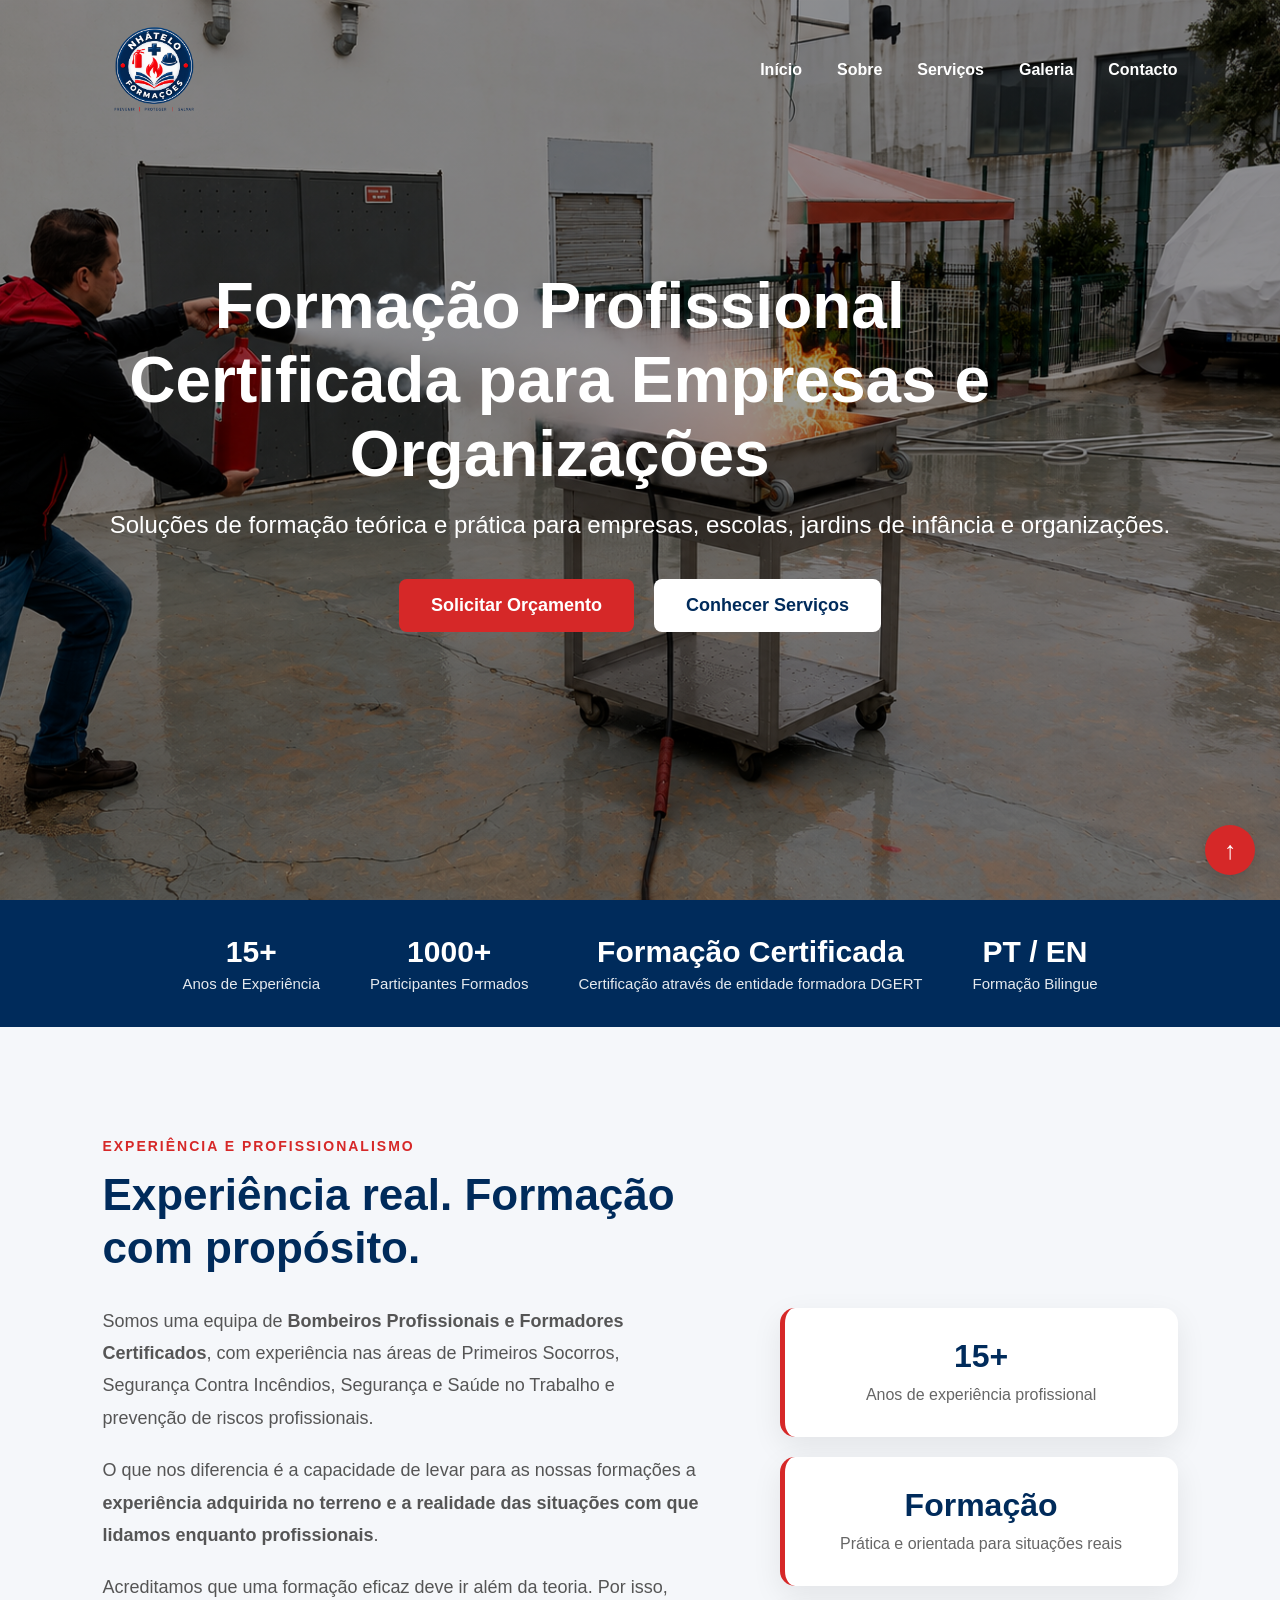
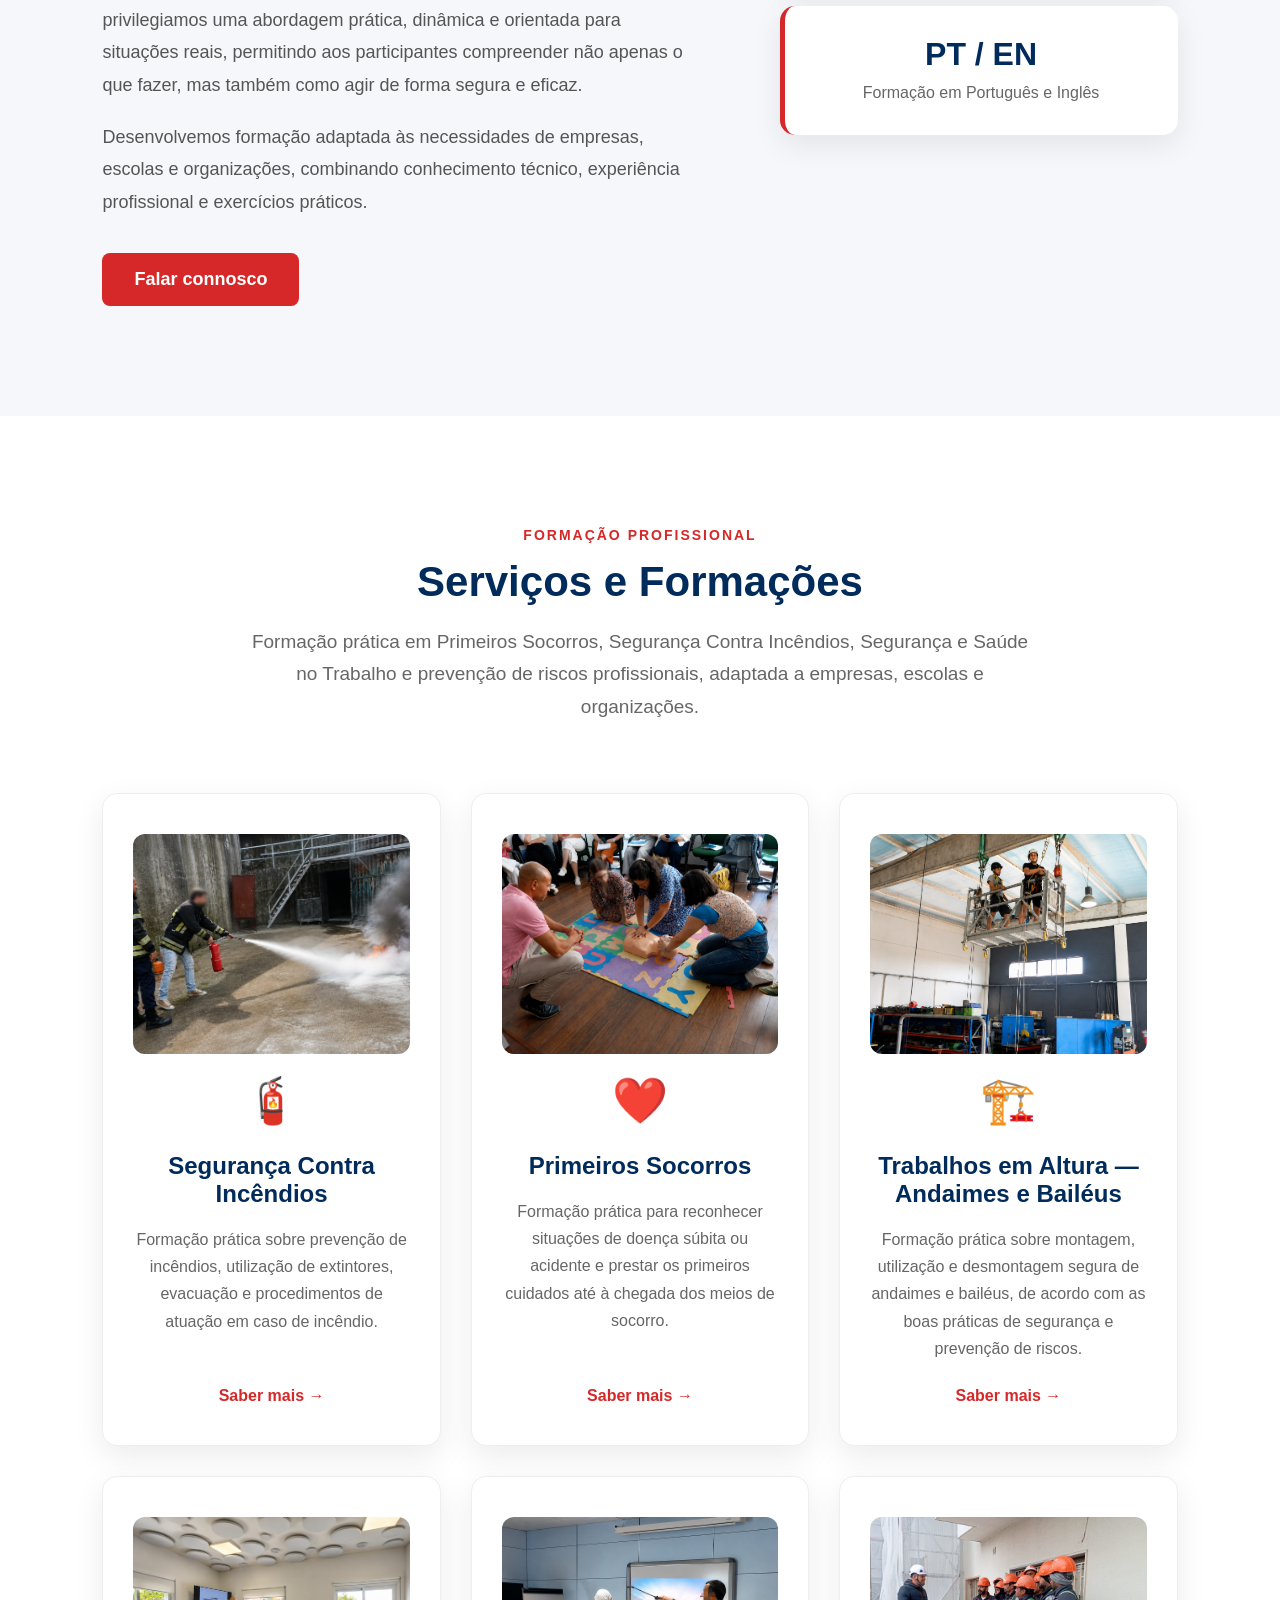
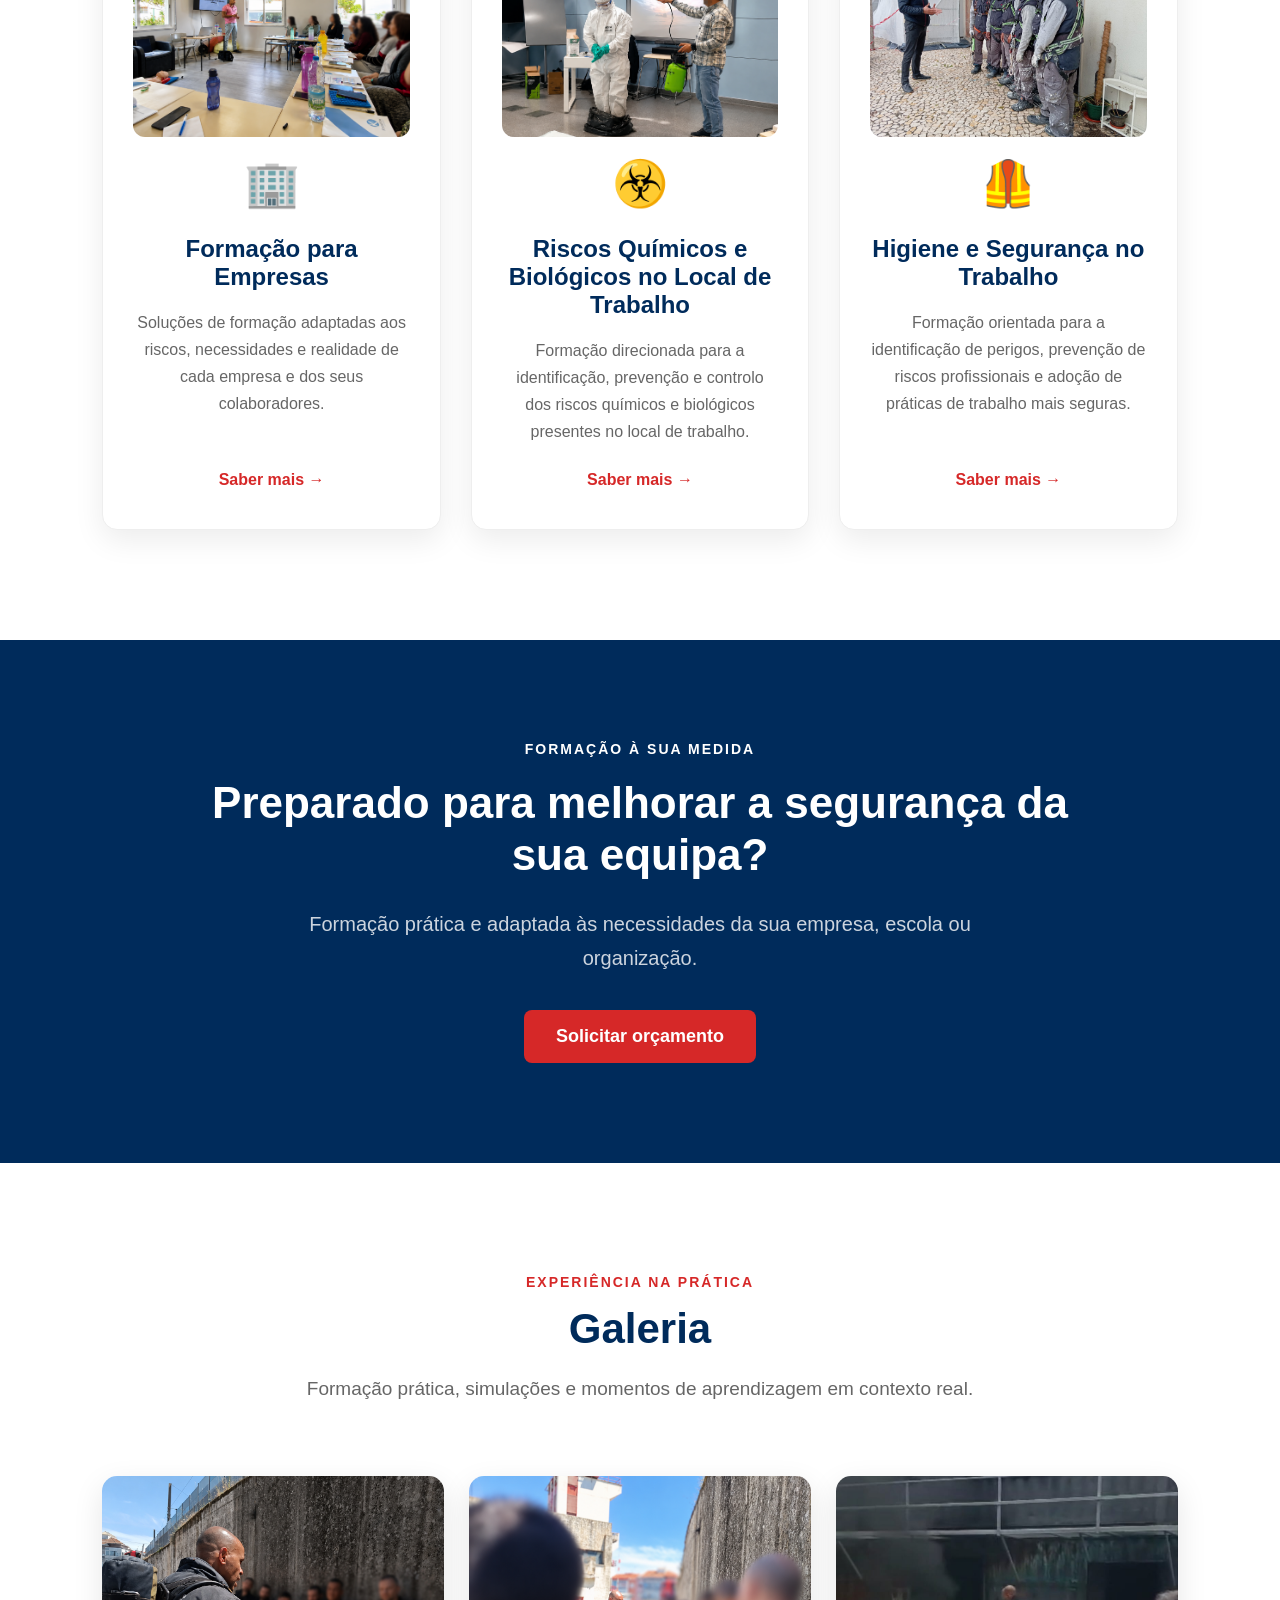
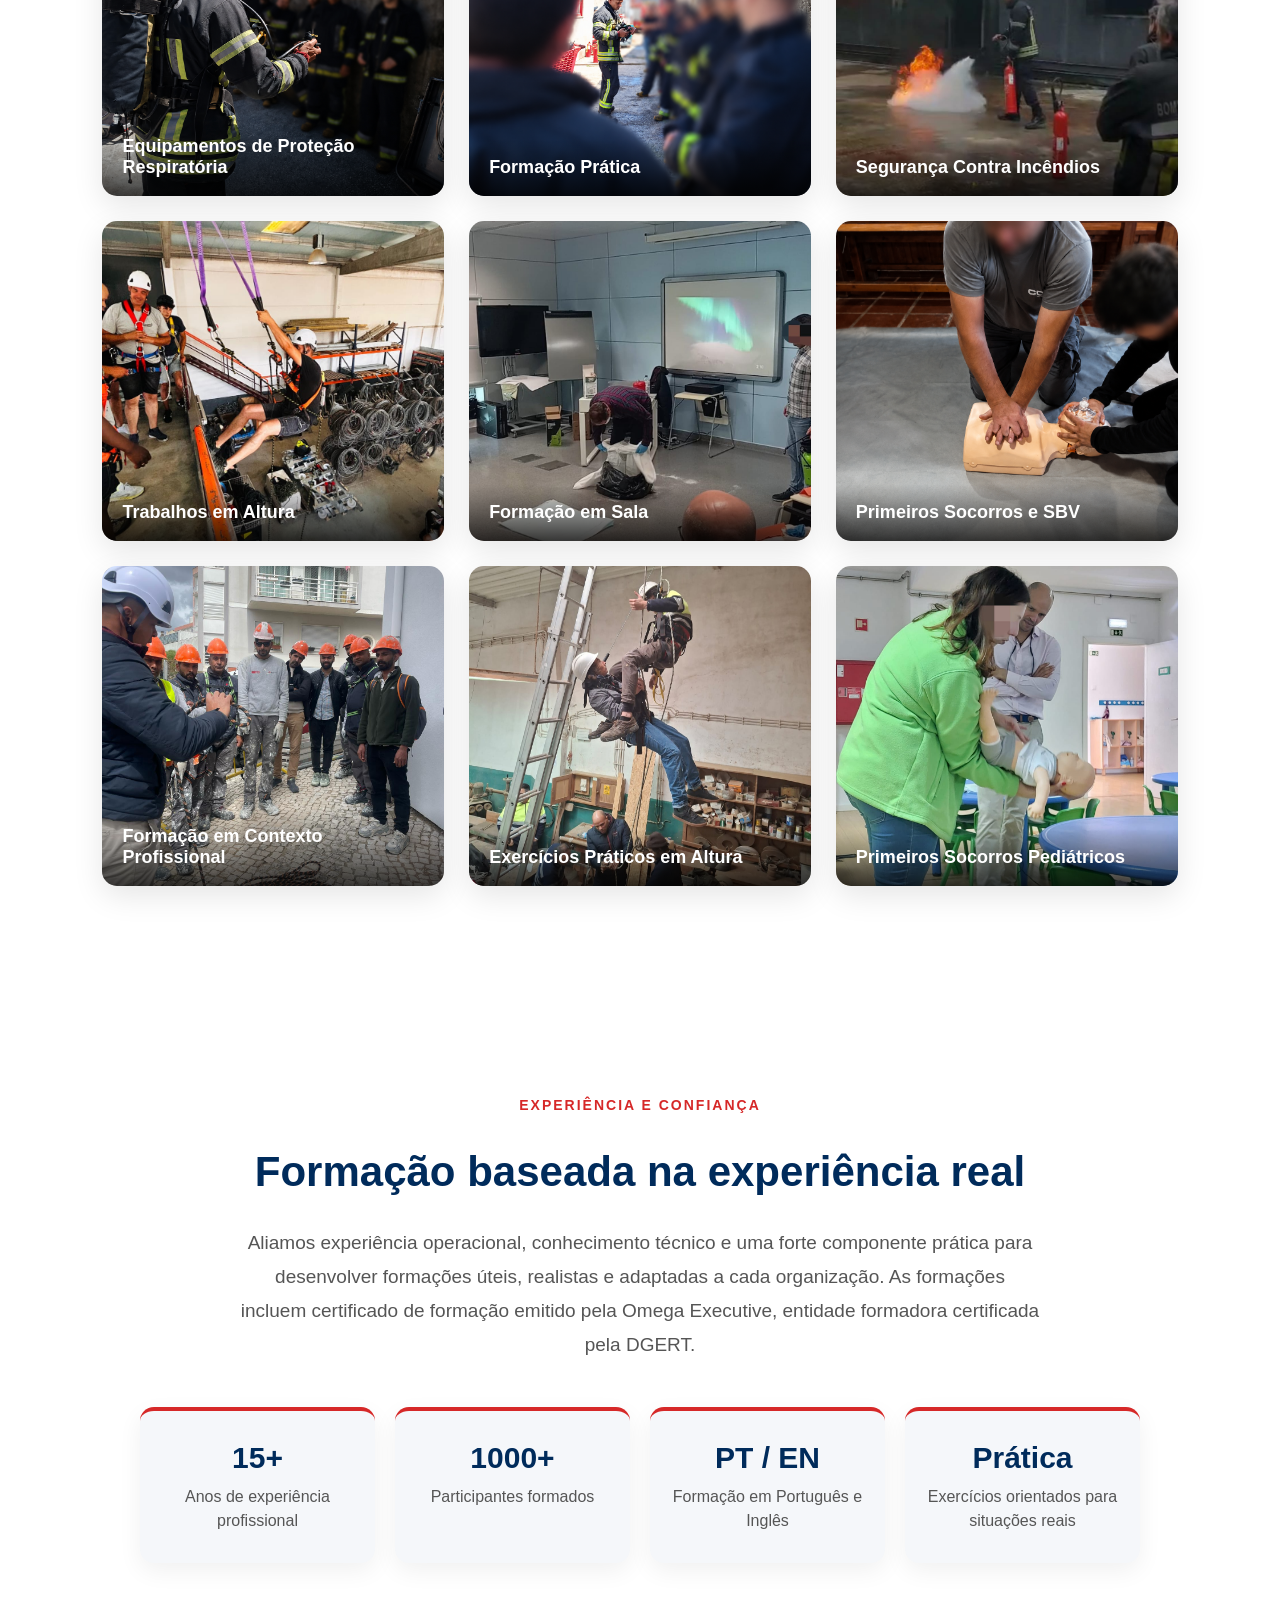
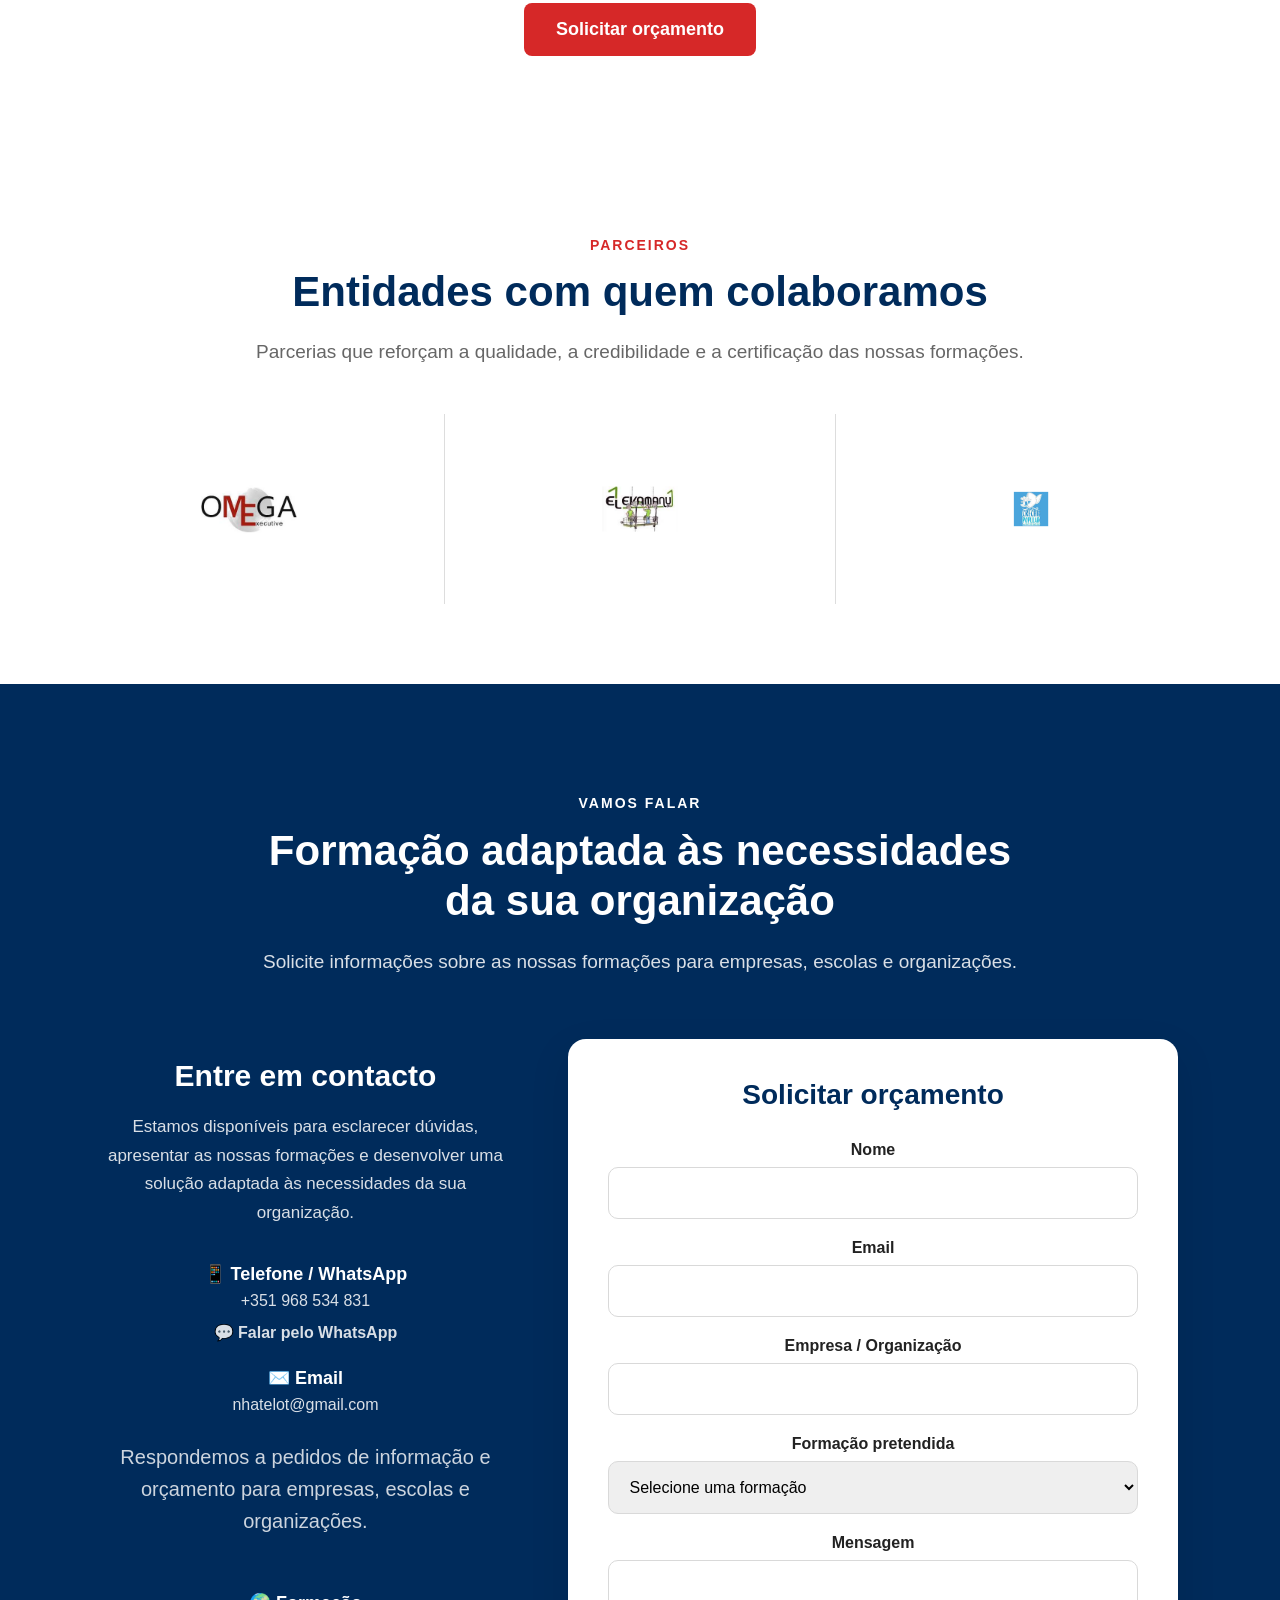
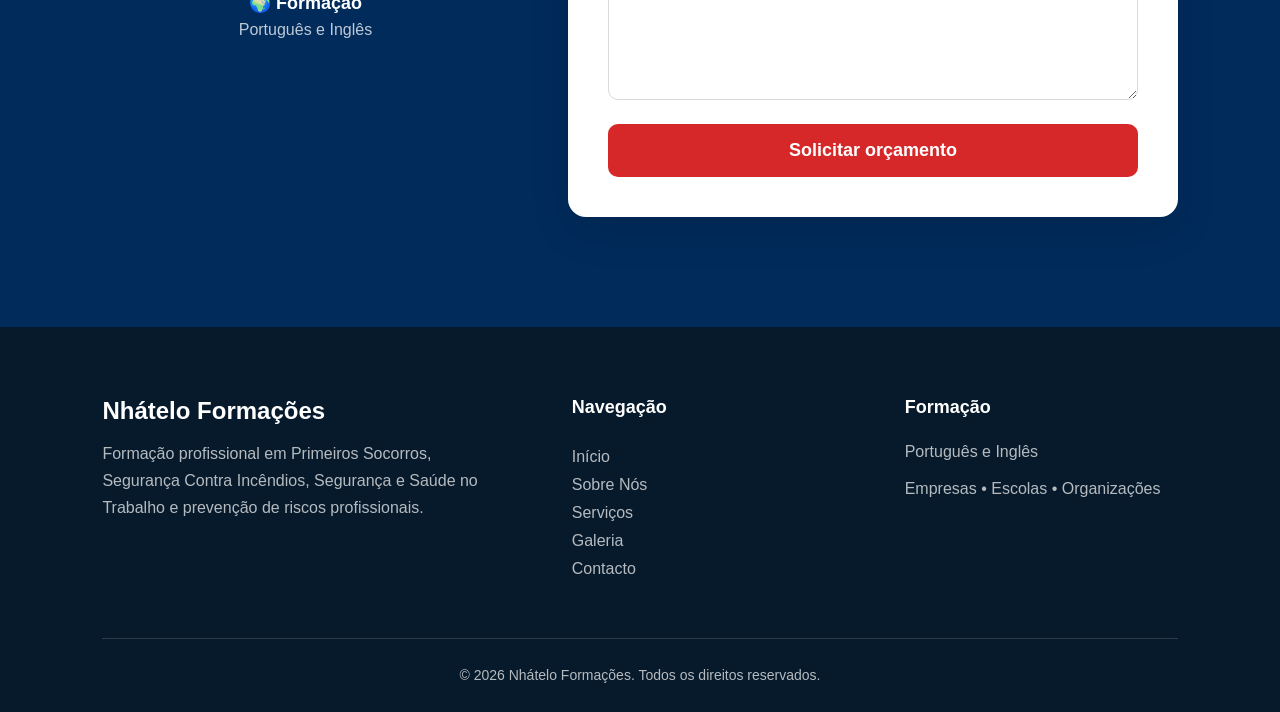
==== commit 4ed4ebb2: "Atualização final do site e parceiros" ====
--- a/index.html
+++ b/index.html
@@ -9,7 +9,7 @@
 
     <meta name="viewport" content="width=device-width, initial-scale=1.0">
 
-    <title>Formação em Segurança e Primeiros Socorros | Tomás Nhátelo</title>
+    <title>Formação Profissional Certificada | Tomás Nhátelo</title>
 
     <meta
     name="description"
@@ -48,9 +48,9 @@
 
 <nav>
 
-    <div class="logo">
-        Tomás Nhátelo
-    </div>
+   <a href="#inicio" class="logo">
+    <img src="images/logo-nhatelo.png" alt="Nhátelo Formações">
+</a>
 
     <button class="menu-toggle" id="menu-toggle" aria-label="Abrir menu">
         ☰
@@ -85,7 +85,7 @@
 
 
 <h1>
-Formação Profissional em Segurança e Primeiros Socorros
+Formação Profissional Certificada para Empresas e Organizações
 </h1>
 
 
@@ -125,7 +125,7 @@
         </strong>
 
         <span>
-            Years Experience
+            Anos de Experiência
         </span>
 
     </div>
@@ -137,22 +137,22 @@
         </strong>
 
         <span>
-            People Trained
+      Participantes Formados      
         </span>
 
     </div>
 
-    <div>
-
-        <strong>
-            Certified Trainer
-        </strong>
-
-        <span>
-            Professional Training
-        </span>
-
-    </div>
+   <div>
+
+    <strong>
+        Formação Certificada
+    </strong>
+
+    <span>
+        Certificação através de entidade formadora DGERT
+    </span>
+
+</div>
 
     <div>
 
@@ -161,7 +161,7 @@
         </strong>
 
         <span>
-            Bilingual Training
+            Formação Bilingue
         </span>
 
     </div>
@@ -169,7 +169,9 @@
 </section>
 
 
-<!-- SOBRE MIM -->
+<!-- =========================================
+     SOBRE NÓS
+========================================= -->
 
 <section id="sobre" class="about">
 
@@ -187,25 +189,34 @@
             </h2>
 
             <p>
-                Sou Bombeiro Profissional com mais de 15 anos
-                de experiência na área da emergência, segurança
-                e resposta a situações críticas.
-            </p>
-
-            <p>
-                Como Formador Certificado, desenvolvo formação
-                prática e adaptada às necessidades de empresas,
-                escolas e organizações.
-            </p>
-
-            <p>
-                O meu objetivo é simples: transformar conhecimento
-                em competências que podem fazer a diferença
-                quando uma emergência acontece.
+                Somos uma equipa de <strong>Bombeiros Profissionais e
+                Formadores Certificados</strong>, com experiência nas áreas
+                de Primeiros Socorros, Segurança Contra Incêndios,
+                Segurança e Saúde no Trabalho e prevenção de riscos profissionais.
+            </p>
+
+            <p>
+                O que nos diferencia é a capacidade de levar para as nossas
+                formações a <strong>experiência adquirida no terreno e a realidade
+                das situações com que lidamos enquanto profissionais</strong>.
+            </p>
+
+            <p>
+                Acreditamos que uma formação eficaz deve ir além da teoria.
+                Por isso, privilegiamos uma abordagem prática, dinâmica e
+                orientada para situações reais, permitindo aos participantes
+                compreender não apenas o que fazer, mas também como agir
+                de forma segura e eficaz.
+            </p>
+
+            <p>
+                Desenvolvemos formação adaptada às necessidades de empresas,
+                escolas e organizações, combinando conhecimento técnico,
+                experiência profissional e exercícios práticos.
             </p>
 
             <a href="#contacto" class="btn">
-                Falar comigo
+                Falar connosco
             </a>
 
         </div>
@@ -220,7 +231,7 @@
                 </strong>
 
                 <span>
-                    Anos de experiência
+                    Anos de experiência profissional
                 </span>
 
             </div>
@@ -261,8 +272,9 @@
 
 <!-- SERVIÇOS -->
 
-
-<!-- SERVIÇOS / FORMAÇÕES -->
+<!-- =========================================
+     SERVIÇOS / FORMAÇÕES
+========================================= -->
 
 <section id="servicos" class="services">
 
@@ -277,9 +289,9 @@
         </h2>
 
         <p>
-            Soluções práticas de formação em segurança,
-            emergência e primeiros socorros para empresas,
-            escolas e organizações.
+            Formação prática em Primeiros Socorros, Segurança Contra Incêndios,
+            Segurança e Saúde no Trabalho e prevenção de riscos profissionais,
+            adaptada a empresas, escolas e organizações.
         </p>
 
     </div>
@@ -290,47 +302,45 @@
 
         <!-- SERVIÇO 1 -->
 
-    <div class="service-card">
-
-    <img
-        src="images/seguranca-incendios.png"
-        alt="Formação prática de Segurança Contra Incêndios"
-        class="service-image"
-    >
-
-    <div class="service-icon">
-        🧯
-    </div>
-
-    <h3>
-        Segurança Contra Incêndios
-    </h3>
-
-    <p>
-        Formação prática sobre prevenção de incêndios,
-        utilização de extintores, evacuação e resposta
-        inicial a situações de emergência.
-    </p>
-
-   
-
- <a href="seguranca-contra-incendios.html">
-    Saber mais →
-</a>
-
-</div>
-
-
+        <div class="service-card">
+
+            <img
+                src="images/seguranca-incendios.png"
+                alt="Formação prática de Segurança Contra Incêndios"
+                class="service-image"
+            >
+
+            <div class="service-icon">
+                🧯
+            </div>
+
+            <h3>
+                Segurança Contra Incêndios
+            </h3>
+
+            <p>
+                Formação prática sobre prevenção de incêndios,
+                utilização de extintores, evacuação e procedimentos
+                de atuação em caso de incêndio.
+            </p>
+
+            <a href="seguranca-contra-incendios.html">
+                Saber mais →
+            </a>
+
+        </div>
 
 
         <!-- SERVIÇO 2 -->
 
         <div class="service-card">
-<img
-    src="images/primeiros-socorros.png"
-    alt="Formação prática de Primeiros Socorros e Suporte Básico de Vida"
-    class="service-image"
->
+
+            <img
+                src="images/primeiros-socorros.png"
+                alt="Formação prática de Primeiros Socorros e Suporte Básico de Vida"
+                class="service-image"
+            >
+
             <div class="service-icon">
                 ❤️
             </div>
@@ -340,60 +350,61 @@
             </h3>
 
             <p>
-                Formação prática para reconhecer e responder
-                corretamente a situações de emergência,
+                Formação prática para reconhecer situações de doença
+                súbita ou acidente e prestar os primeiros cuidados
                 até à chegada dos meios de socorro.
             </p>
 
-
-   
-      <a href="primeiros-socorros.html">
-    Saber mais →
-</a>     
-
-        </div>
-
+            <a href="primeiros-socorros.html">
+                Saber mais →
+            </a>
+
+        </div>
 
 
         <!-- SERVIÇO 3 -->
 
         <div class="service-card">
-<img
-    src="images/andaimes-baileus.png"
-    alt="Formação prática de Montagem e Desmontagem de Andaimes e Bailéus em Segurança"
-    class="service-image"
->
-    <div class="service-icon">
-        🏗️
-    </div>
-
-    <h3>
-        Montagem e Desmontagem de Andaimes e Bailéus em Segurança
-    </h3>
-
-    <p>
-        Formação prática sobre montagem e desmontagem
-        segura de andaimes e bailéus, de acordo com as
-        boas práticas de segurança e prevenção de riscos.
-    </p>
-
- 
-   <a href="andaimes-baileus.html">
-    Saber mais →
-</a>
-
-</div>
-
+
+            <img
+                src="images/andaimes-baileus.png"
+                alt="Formação prática de Montagem e Desmontagem de Andaimes e Bailéus em Segurança"
+                class="service-image"
+            >
+
+            <div class="service-icon">
+                🏗️
+            </div>
+
+            
+                <h3>
+    Trabalhos em Altura — Andaimes e Bailéus
+</h3>
+            
+
+            <p>
+                Formação prática sobre montagem, utilização e desmontagem
+                segura de andaimes e bailéus, de acordo com as boas
+                práticas de segurança e prevenção de riscos.
+            </p>
+
+            <a href="andaimes-baileus.html">
+                Saber mais →
+            </a>
+
+        </div>
 
 
         <!-- SERVIÇO 4 -->
 
         <div class="service-card">
-<img
-    src="images/formacao-empresas.png"
-    alt="Formação profissional para empresas"
-    class="service-image"
->
+
+            <img
+                src="images/formacao-empresas.png"
+                alt="Formação profissional para empresas"
+                class="service-image"
+            >
+
             <div class="service-icon">
                 🏢
             </div>
@@ -403,61 +414,59 @@
             </h3>
 
             <p>
-                Formação adaptada às necessidades das empresas,
-                equipas de emergência e locais de trabalho.
-            </p>
-
-       <a href="formacao-empresas.html">
-    Saber mais →
-</a> 
-            
-
-        </div>
-
+                Soluções de formação adaptadas aos riscos,
+                necessidades e realidade de cada empresa
+                e dos seus colaboradores.
+            </p>
+
+            <a href="formacao-empresas.html">
+                Saber mais →
+            </a>
+
+        </div>
 
 
         <!-- SERVIÇO 5 -->
 
- <div class="service-card">
-<img
-    src="images/riscos-quimicos-biologicos.png"
-    alt="Formação sobre riscos químicos e biológicos no local de trabalho"
-    class="service-image"
->
-    <div class="service-icon">
-        ☣️
-    
-    </div>
-
-    <h3>
-        Riscos Químicos e Biológicos no Local de Trabalho
-    </h3>
-
-    <p>
-        Formação direcionada para a identificação,
-        prevenção e controlo dos riscos químicos e
-        biológicos presentes no local de trabalho.
-    </p>
-
-   
-
-   <a href="riscos-quimicos-biologicos.html">
-    Saber mais →
-</a>
-    
-
-</div>
-
+        <div class="service-card">
+
+            <img
+                src="images/riscos-quimicos-biologicos.png"
+                alt="Formação sobre riscos químicos e biológicos no local de trabalho"
+                class="service-image"
+            >
+
+            <div class="service-icon">
+                ☣️
+            </div>
+
+            <h3>
+                Riscos Químicos e Biológicos no Local de Trabalho
+            </h3>
+
+            <p>
+                Formação direcionada para a identificação,
+                prevenção e controlo dos riscos químicos e
+                biológicos presentes no local de trabalho.
+            </p>
+
+            <a href="riscos-quimicos-biologicos.html">
+                Saber mais →
+            </a>
+
+        </div>
 
 
         <!-- SERVIÇO 6 -->
 
         <div class="service-card">
-<img
-    src="images/hst.jpeg"
-    alt="Formação prática em Higiene e Segurança no Trabalho"
-    class="service-image"
->
+
+            <img
+                src="images/hst.jpeg"
+                alt="Formação prática em Higiene e Segurança no Trabalho"
+                class="service-image"
+            >
+
             <div class="service-icon">
                 🦺
             </div>
@@ -467,14 +476,14 @@
             </h3>
 
             <p>
-                Formação orientada para a prevenção de riscos,
-                segurança no trabalho e preparação para situações
-                de emergência.
-            </p>
-
-     <a href="higiene-seguranca-trabalho.html">
-    Saber mais →
-</a>
+                Formação orientada para a identificação de perigos,
+                prevenção de riscos profissionais e adoção de
+                práticas de trabalho mais seguras.
+            </p>
+
+            <a href="higiene-seguranca-trabalho.html">
+                Saber mais →
+            </a>
 
         </div>
 
@@ -542,18 +551,7 @@
 
     <div class="gallery-grid">
 
-       <div class="gallery-item">
-
-    <img
-        src="images/formacao1.jpeg"
-        alt="Formação de segurança e emergência"
-    >
-
-    <div class="gallery-caption">
-        Segurança Contra Incêndios
-    </div>
-
-</div>
+      
 
 
         <div class="gallery-item">
@@ -564,22 +562,51 @@
             >
 
 <div class="gallery-caption">
-    Primeiros Socorros
-</div>
-        </div>
-
-
-        <div class="gallery-item">
-
-            <img
-                src="images/formacao3.jpeg"
-                alt="Formação prática de segurança contra incêndios"
-            >
-<div class="gallery-caption">
-    Formação Prática
-</div>
-        </div>
-
+    Equipamentos de Proteção Respiratória
+</div>
+        </div>
+
+
+       
+<div class="gallery-item">
+    <img src="images/formação4.png" alt="Formação prática em contexto profissional">
+    <div class="gallery-caption">Formação Prática</div>
+</div>
+
+<div class="gallery-item">
+    <img src="images/formacao-incendios.jpg" alt="Formação prática de segurança contra incêndios com utilização de extintores">
+    <div class="gallery-caption">Segurança Contra Incêndios</div>
+</div>
+
+<div class="gallery-item">
+    <img src="images/altura.jpg" alt="Formação prática em trabalhos em altura">
+    <div class="gallery-caption">Trabalhos em Altura</div>
+</div>
+
+<div class="gallery-item">
+    <img src="images/formação7.jpg" alt="Formação teórica e prática em sala">
+    <div class="gallery-caption">Formação em Sala</div>
+</div>
+
+<div class="gallery-item">
+    <img src="images/primeiros-socorros-sbv.jpg" alt="Formação prática de Primeiros Socorros e Suporte Básico de Vida">
+    <div class="gallery-caption">Primeiros Socorros e SBV</div>
+</div>
+
+<div class="gallery-item">
+    <img src="images/formação9.jpg" alt="Formação prática com equipa em contexto profissional">
+    <div class="gallery-caption">Formação em Contexto Profissional</div>
+</div>
+
+<div class="gallery-item">
+    <img src="images/formação10.jpg" alt="Exercícios práticos de trabalhos em altura">
+    <div class="gallery-caption">Exercícios Práticos em Altura</div>
+</div>
+
+<div class="gallery-item">
+    <img src="images/formação11.jpg" alt="Formação prática de primeiros socorros pediátricos">
+    <div class="gallery-caption">Primeiros Socorros Pediátricos</div>
+</div>
     </div>
 
 </section>
@@ -588,7 +615,7 @@
 
 
 <!-- =========================================
-     EXPERIÊNCIA E CONFIANÇA
+     PORQUÊ ESCOLHER-NOS
 ========================================= -->
 
 <section class="trust">
@@ -602,27 +629,41 @@
             </span>
 
             <h2>
-                Formação para empresas,
-                escolas e organizações
+                Formação baseada na experiência real
             </h2>
 
-            <p>
-                Desenvolvo formação prática e adaptada
-                às necessidades específicas de cada cliente,
-                promovendo ambientes mais seguros e preparados.
-            </p>
-
-            <ul class="trust-list">
-
-                <li>✔ Formação prática e realista</li>
-
-                <li>✔ Mais de 15 anos de experiência</li>
-
-                <li>✔ Formação em Português e Inglês</li>
-
-                <li>✔ Soluções adaptadas a cada organização</li>
-
-            </ul>
+        
+             <p>
+    Aliamos experiência operacional, conhecimento técnico
+    e uma forte componente prática para desenvolver formações
+    úteis, realistas e adaptadas a cada organização.
+    As formações incluem certificado de formação emitido pela
+    Omega Executive, entidade formadora certificada pela DGERT.
+</p>
+
+            <div class="trust-features">
+
+                <div class="trust-feature">
+                    <strong>15+</strong>
+                    <span>Anos de experiência profissional</span>
+                </div>
+
+                <div class="trust-feature">
+                    <strong>1000+</strong>
+                    <span>Participantes formados</span>
+                </div>
+
+                <div class="trust-feature">
+                    <strong>PT / EN</strong>
+                    <span>Formação em Português e Inglês</span>
+                </div>
+
+                <div class="trust-feature">
+                    <strong>Prática</strong>
+                    <span>Exercícios orientados para situações reais</span>
+                </div>
+
+            </div>
 
             <a href="#contacto" class="btn">
                 Solicitar orçamento
@@ -633,12 +674,62 @@
     </div>
 
 </section>
-
-
-
-
-
-<!-- CONTACTO -->
+<!-- =========================================
+     PARCEIROS
+========================================= -->
+
+<section class="partners">
+
+    <div class="section-header">
+
+        <span class="section-label">
+            PARCEIROS
+        </span>
+
+        <h2>
+            Entidades com quem colaboramos
+        </h2>
+
+        <p>
+            Parcerias que reforçam a qualidade,
+            a credibilidade e a certificação das nossas formações.
+        </p>
+
+    </div>
+
+    <div class="partners-grid">
+
+        <div class="partner-item">
+            <img
+                src="images/omega-executive.png"
+                alt="Omega Executive"
+            >
+        </div>
+
+        <div class="partner-item">
+            <img
+                src="images/parceiro-2.png"
+                alt="El Ekonomu"
+            >
+        </div>
+
+        <div class="partner-item">
+            <img
+                src="images/creche-popular.png"
+                alt="Creche Popular"
+            >
+        </div>
+
+    </div>
+
+</section>
+
+
+
+
+<!-- =========================================
+     CONTACTO
+========================================= -->
 
 <section id="contacto" class="contact">
 
@@ -649,7 +740,7 @@
         </span>
 
         <h2>
-            Prepare a sua equipa para uma emergência
+            Formação adaptada às necessidades da sua organização
         </h2>
 
         <p>
@@ -672,41 +763,48 @@
             </h3>
 
             <p>
-                Estou disponível para esclarecer dúvidas,
-                apresentar as formações e preparar uma solução
+                Estamos disponíveis para esclarecer dúvidas,
+                apresentar as nossas formações e desenvolver uma solução
                 adaptada às necessidades da sua organização.
             </p>
 
 
+ <div class="contact-item">
+
+    <strong>
+        📱 Telefone / WhatsApp
+    </strong>
+
+    <a href="tel:+351968534831" class="contact-phone">
+        +351 968 534 831
+    </a>
+
+    <a href="https://wa.me/351968534831"
+       class="contact-whatsapp"
+       target="_blank"
+       rel="noopener">
+        💬 Falar pelo WhatsApp
+    </a>
+
+</div>
+
+
             <div class="contact-item">
 
                 <strong>
-                    📱 Telefone
+                    ✉️ Email
                 </strong>
 
-                <span>
-                    +351 XXX XXX XXX
-                </span>
-
-            </div>
-
-
-          <div class="contact-item">
-
-    <strong>
-        ✉️ Email
-    </strong>
-
-    <a href="mailto:nhatelot@gmail.com" class="contact-email">
-        nhatelot@gmail.com
-    </a>
-
-    <p class="contact-note">
-        Respondo a pedidos de informação e orçamento
-        para empresas, escolas e organizações.
-    </p>
-
-</div>
+                <a href="mailto:nhatelot@gmail.com" class="contact-email">
+                    nhatelot@gmail.com
+                </a>
+
+                <p class="contact-note">
+                    Respondemos a pedidos de informação e orçamento
+                    para empresas, escolas e organizações.
+                </p>
+
+            </div>
 
 
             <div class="contact-item">
@@ -724,7 +822,6 @@
         </div>
 
 
-
         <!-- FORMULÁRIO -->
 
         <div class="contact-form">
@@ -733,44 +830,59 @@
                 Solicitar orçamento
             </h3>
 
-
             <form action="https://formspree.io/f/xkjwjkzb" method="POST">
 
-    <label for="nome">Nome</label>
-    <input
-        type="text"
-        id="nome"
-        name="nome"
-        required
-    >
-
-    <label for="email">Email</label>
-    <input
-        type="email"
-        id="email"
-        name="email"
-        required
-    >
-
-    <label for="empresa">Empresa / Organização</label>
-    <input
-        type="text"
-        id="empresa"
-        name="empresa"
-    >
-
-    <label for="mensagem">Mensagem</label>
-    <textarea
-        id="mensagem"
-        name="mensagem"
-        required
-    ></textarea>
-
-    <button type="submit">
-        Solicitar orçamento
-    </button>
-
-</form>
+                <label for="nome">Nome</label>
+
+                <input
+                    type="text"
+                    id="nome"
+                    name="nome"
+                    required
+                >
+
+                <label for="email">Email</label>
+
+                <input
+                    type="email"
+                    id="email"
+                    name="email"
+                    required
+                >
+
+                <label for="empresa">Empresa / Organização</label>
+
+                <input
+                    type="text"
+                    id="empresa"
+                    name="empresa"
+                >
+<label for="formacao">Formação pretendida</label>
+
+<select id="formacao" name="formacao" required>
+    <option value="">Selecione uma formação</option>
+    <option value="Segurança Contra Incêndios">Segurança Contra Incêndios</option>
+    <option value="Primeiros Socorros">Primeiros Socorros</option>
+    <option value="Trabalhos em Altura — Andaimes e Bailéus">Trabalhos em Altura — Andaimes e Bailéus</option>
+    <option value="Formação para Empresas">Formação para Empresas</option>
+    <option value="Riscos Químicos e Biológicos">Riscos Químicos e Biológicos</option>
+    <option value="Higiene e Segurança no Trabalho">Higiene e Segurança no Trabalho</option>
+    <option value="Outra">Outra formação</option>
+</select>
+                <label for="mensagem">Mensagem</label>
+
+                <textarea
+                    id="mensagem"
+                    name="mensagem"
+                    required
+                ></textarea>
+
+                <button type="submit">
+                    Solicitar orçamento
+                </button>
+
+            </form>
+
         </div>
 
 
@@ -794,13 +906,16 @@
 
         <div class="footer-brand">
 
-            <h3>
-                Fire Safety & First Aid Training
-            </h3>
-
-            <p>
-                Formação profissional em segurança,
-                primeiros socorros e emergência.
+            
+               <h3>
+    Nhátelo Formações
+</h3>
+            
+
+            <p>
+                Formação profissional em Primeiros Socorros,
+                Segurança Contra Incêndios, Segurança e Saúde
+                no Trabalho e prevenção de riscos profissionais.
             </p>
 
         </div>
@@ -813,7 +928,7 @@
             </h4>
 
             <a href="#inicio">Início</a>
-            <a href="#sobre">Sobre</a>
+            <a href="#sobre">Sobre Nós</a>
             <a href="#servicos">Serviços</a>
             <a href="#galeria">Galeria</a>
             <a href="#contacto">Contacto</a>
@@ -824,11 +939,11 @@
         <div class="footer-contact">
 
             <h4>
-                Contacto
+                Formação
             </h4>
 
             <p>
-                Formação em Português e Inglês
+                Português e Inglês
             </p>
 
             <p>
@@ -842,10 +957,10 @@
 
     <div class="footer-bottom">
 
-        <p>
-            © 2026 Fire Safety & First Aid Training.
-            Todos os direitos reservados.
-        </p>
+     <p>
+    © 2026 Nhátelo Formações.
+    Todos os direitos reservados.
+</p>  
 
     </div>
 
--- a/css/style.css
+++ b/css/style.css
@@ -56,11 +56,36 @@
 
 
 
-.logo{
+.logo {
+    color: white;
+    font-size: 28px;
+    font-weight: bold;
+}
+
+.logo img {
+    display: block;
+    width: auto;
+    height: 90px;
+}
+
+
+nav ul{
+
+display:flex;
+
+list-style:none;
+
+gap:35px;
+
+}
+
+
+
+nav a{
 
 color:white;
 
-font-size:28px;
+text-decoration:none;
 
 font-weight:bold;
 
@@ -68,61 +93,28 @@
 
 
 
-nav ul{
-
-display:flex;
-
-list-style:none;
-
-gap:35px;
-
-}
-
-
-
-nav a{
-
-color:white;
-
-text-decoration:none;
-
-font-weight:bold;
-
-}
-
-
-
 
 /* HERO */
 
 
 .hero{
-
-
-height:100vh;
-
-background:
-
-linear-gradient(
-rgba(0,0,0,.55),
-rgba(0,0,0,.55)
-),
-
-url("../images/hero.jpeg");
-
-
-background-position:center;
-
-background-size:cover;
-
-
-display:flex;
-
-justify-content:center;
-
-align-items:center;
-
-
+    height: 100vh;
+
+   background:
+    linear-gradient(
+   rgba(0,0,0,.40),
+rgba(0,0,0,.40)
+    ),
+    url("../images/hero.jpeg");
+
+    background-position: center;
+   background-size: cover;
+    background-repeat: no-repeat;
+    background-color: #000;
+
+    display: flex;
+    justify-content: center;
+    align-items: center;
 }
 
 
@@ -1055,10 +1047,33 @@
 
 
 .contact-item span {
-
     color: rgba(255,255,255,.75);
-
-}
+}
+
+.contact-phone {
+    color: rgba(255,255,255,.75);
+    text-decoration: none;
+    transition: 0.3s;
+}
+
+.contact-phone:hover {
+    color: #ffffff;
+}
+
+.contact-whatsapp {
+    display: inline-block;
+    color: #25D366;
+    text-decoration: none;
+    font-weight: bold;
+    margin-top: 6px;
+    transition: 0.3s;
+}
+
+.contact-whatsapp:hover {
+    color: #ffffff;
+}
+
+
 
 
 /* FORMULÁRIO */
@@ -1298,6 +1313,7 @@
 }
 
 .contact-form input,
+.contact-form select,
 .contact-form textarea {
     width: 100%;
     box-sizing: border-box;
@@ -1312,6 +1328,7 @@
 }
 
 .contact-form input:focus,
+.contact-form select:focus,
 .contact-form textarea:focus {
     border-color: #002B5B;
     box-shadow: 0 0 0 3px rgba(0, 43, 91, 0.10);
@@ -1619,16 +1636,18 @@
 
     .gallery-item {
         width: 100%;
+        height: 280px;
     }
 
     .gallery-item img {
         width: 100%;
-        height: auto;
+        height: 100%;
+        object-fit: cover;
         display: block;
-        border-radius: 12px;
-    }
-
-}/* =========================================
+    }
+
+}
+/* =========================================
    SOBRE MIM - TELEMÓVEL
 ========================================= */
 
@@ -1737,11 +1756,46 @@
     margin-bottom: 15px;
     color: #444;
 }
-
-
-/* MOBILE */
-
-@media (max-width: 650px) {
+/* =========================================
+   EXPERIÊNCIA E CONFIANÇA - DESTAQUES
+========================================= */
+
+.trust-features {
+    display: grid;
+    grid-template-columns: repeat(4, 1fr);
+    gap: 20px;
+    max-width: 1100px;
+    margin: 45px auto 40px;
+}
+
+.trust-feature {
+    background: #f5f7fa;
+    padding: 30px 20px;
+    border-radius: 14px;
+    border-top: 4px solid #d62828;
+    box-shadow: 0 8px 25px rgba(0, 0, 0, 0.06);
+    transition: transform 0.3s ease,
+                box-shadow 0.3s ease;
+}
+
+.trust-feature:hover {
+    transform: translateY(-5px);
+    box-shadow: 0 14px 30px rgba(0, 0, 0, 0.10);
+}
+
+.trust-feature strong {
+    display: block;
+    color: #002B5B;
+    font-size: 30px;
+    margin-bottom: 10px;
+}
+
+.trust-feature span {
+    display: block;
+    color: #555;
+    font-size: 16px;
+    line-height: 1.5;
+}@media (max-width: 650px) {
 
     .trust {
         padding: 80px 6%;
@@ -1751,7 +1805,26 @@
         font-size: 34px;
     }
 
-}/* =========================================
+    .trust-features {
+        grid-template-columns: 1fr;
+        gap: 16px;
+        margin-top: 35px;
+    }
+
+    .trust-feature {
+        padding: 25px 20px;
+    }
+
+    .trust-feature strong {
+        font-size: 28px;
+    }
+
+}
+
+/* MOBILE */
+
+
+/* =========================================
    DETALHES DOS SERVIÇOS
 ========================================= */
 
@@ -2032,9 +2105,13 @@
         align-items: center;
     }
 
-    .logo {
-    font-size: 24px;
+  .logo {
     text-align: left;
+}
+
+.logo img {
+    height: 70px;
+    width: auto;
 }
 
     .menu-toggle {
@@ -2081,6 +2158,17 @@
         height: auto;
         min-height: auto;
         padding-bottom: 40px;
+
+        background:
+            linear-gradient(
+                rgba(0,0,0,.40),
+                rgba(0,0,0,.40)
+            ),
+            url("../images/hero-mobile.jpeg");
+
+        background-position: center;
+        background-size: cover;
+        background-repeat: no-repeat;
     }
 
     .overlay {
@@ -2088,7 +2176,13 @@
         padding-bottom: 40px;
     }
 
-}/* =========================================
+    .overlay h1 {
+        font-size: 42px;
+        line-height: 1.15;
+    }
+
+}
+/* =========================================
    BARRA DE CREDIBILIDADE
 ========================================= */
 
@@ -2503,4 +2597,98 @@
 
 .training-content-item {
     min-height: 230px;
+}
+/* =========================================
+   PARCEIROS
+========================================= */
+
+.partners {
+    background: #ffffff;
+    padding: 80px 8%;
+}
+
+.partners .section-header {
+    margin-bottom: 45px;
+}
+
+.partners-grid {
+    max-width: 1050px;
+    margin: 0 auto;
+
+    display: flex;
+    justify-content: center;
+    align-items: center;
+
+    gap: 0;
+}
+
+.partner-item {
+    flex: 1;
+
+    min-height: 130px;
+
+    display: flex;
+    align-items: center;
+    justify-content: center;
+
+    padding: 20px 45px;
+
+    background: transparent;
+    border: none;
+    border-radius: 0;
+    box-shadow: none;
+}
+
+/* Separadores entre os parceiros */
+
+.partner-item + .partner-item {
+    border-left: 1px solid #dddddd;
+}
+
+.partner-item img {
+    width: auto;
+    height: auto;
+
+    max-width: 300px;
+    max-height: 150px;
+
+    object-fit: contain;
+    display: block;
+}
+
+
+/* =========================================
+   PARCEIROS - MOBILE
+========================================= */
+
+@media (max-width: 768px) {
+
+    .partners {
+        padding: 65px 6%;
+    }
+
+    .partners .section-header {
+        margin-bottom: 35px;
+    }
+
+    .partners-grid {
+        flex-direction: column;
+        gap: 0;
+    }
+
+    .partner-item {
+        width: 100%;
+        min-height: 125px;
+        padding: 25px 20px;
+    }
+
+    .partner-item + .partner-item {
+        border-left: none;
+        border-top: 1px solid #dddddd;
+    }
+
+    .partner-item img {
+        max-width: 230px;
+        max-height: 100px;
+    }
 }
